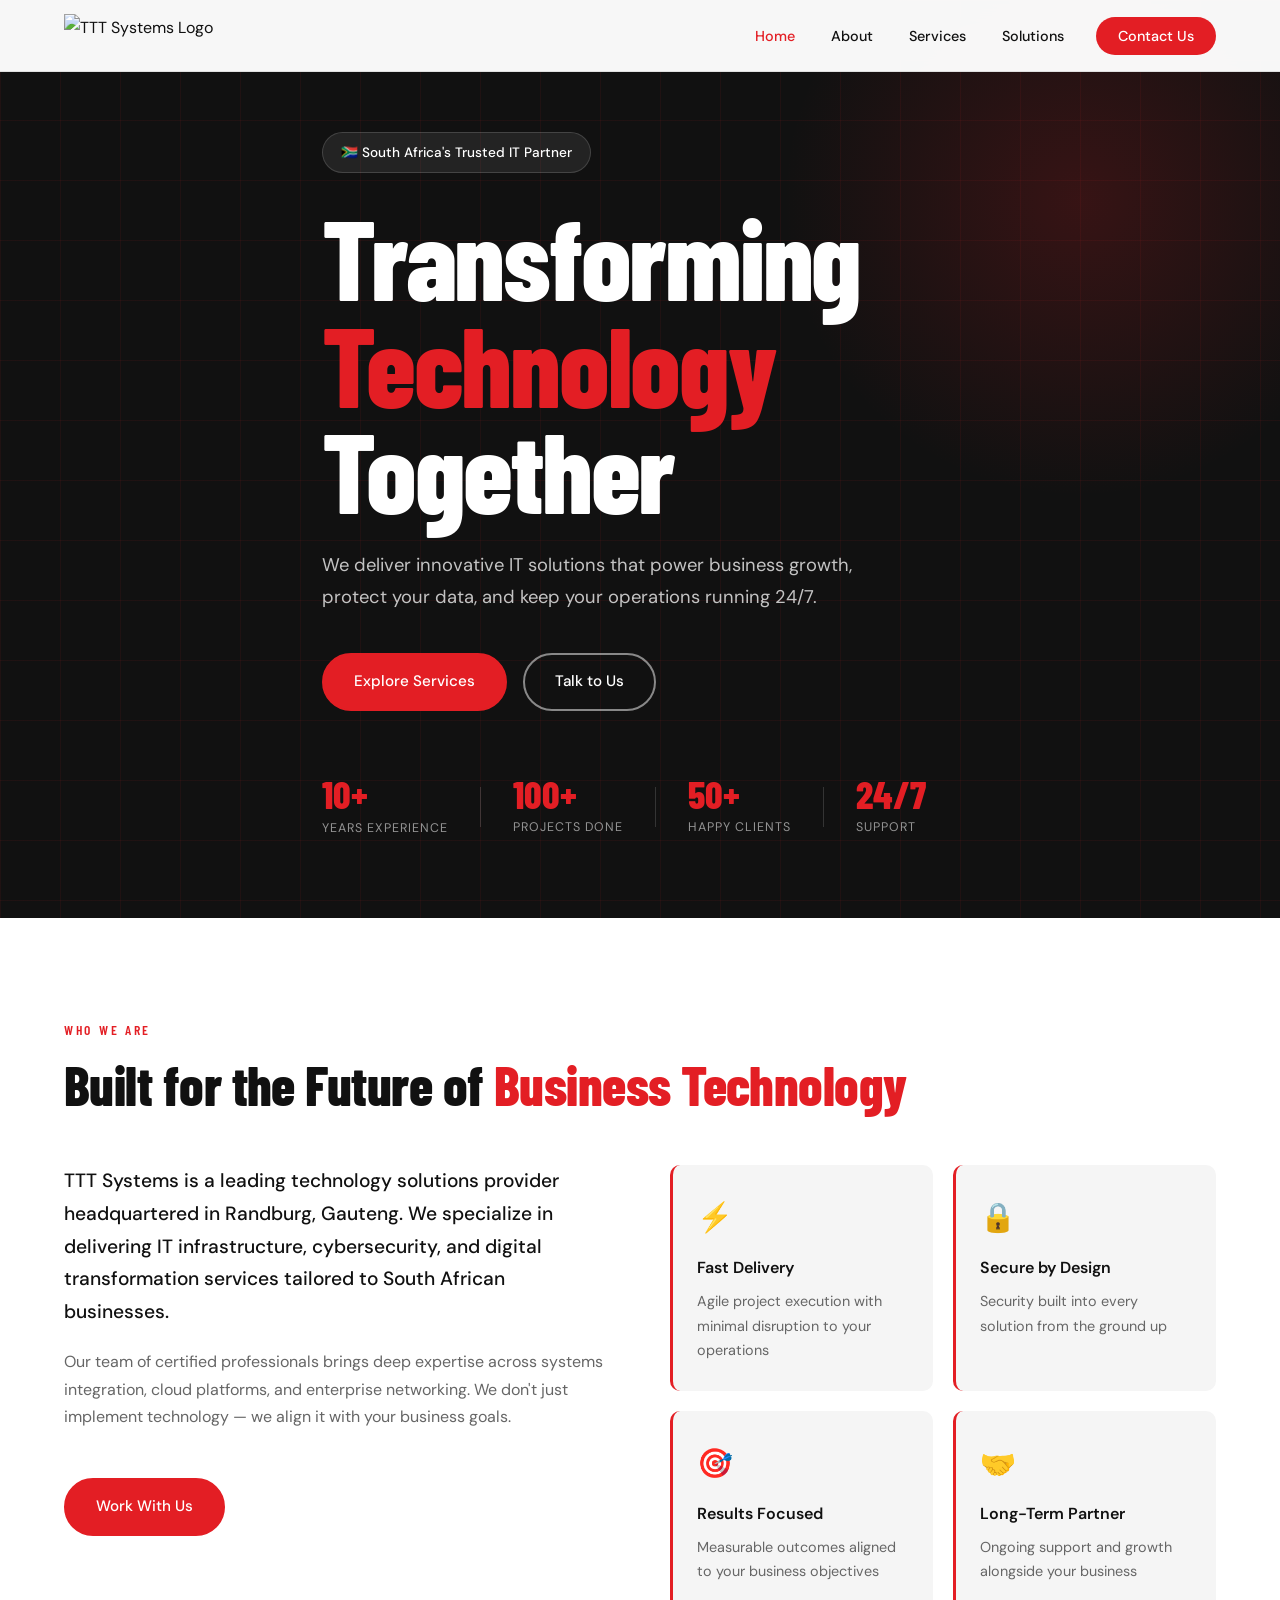
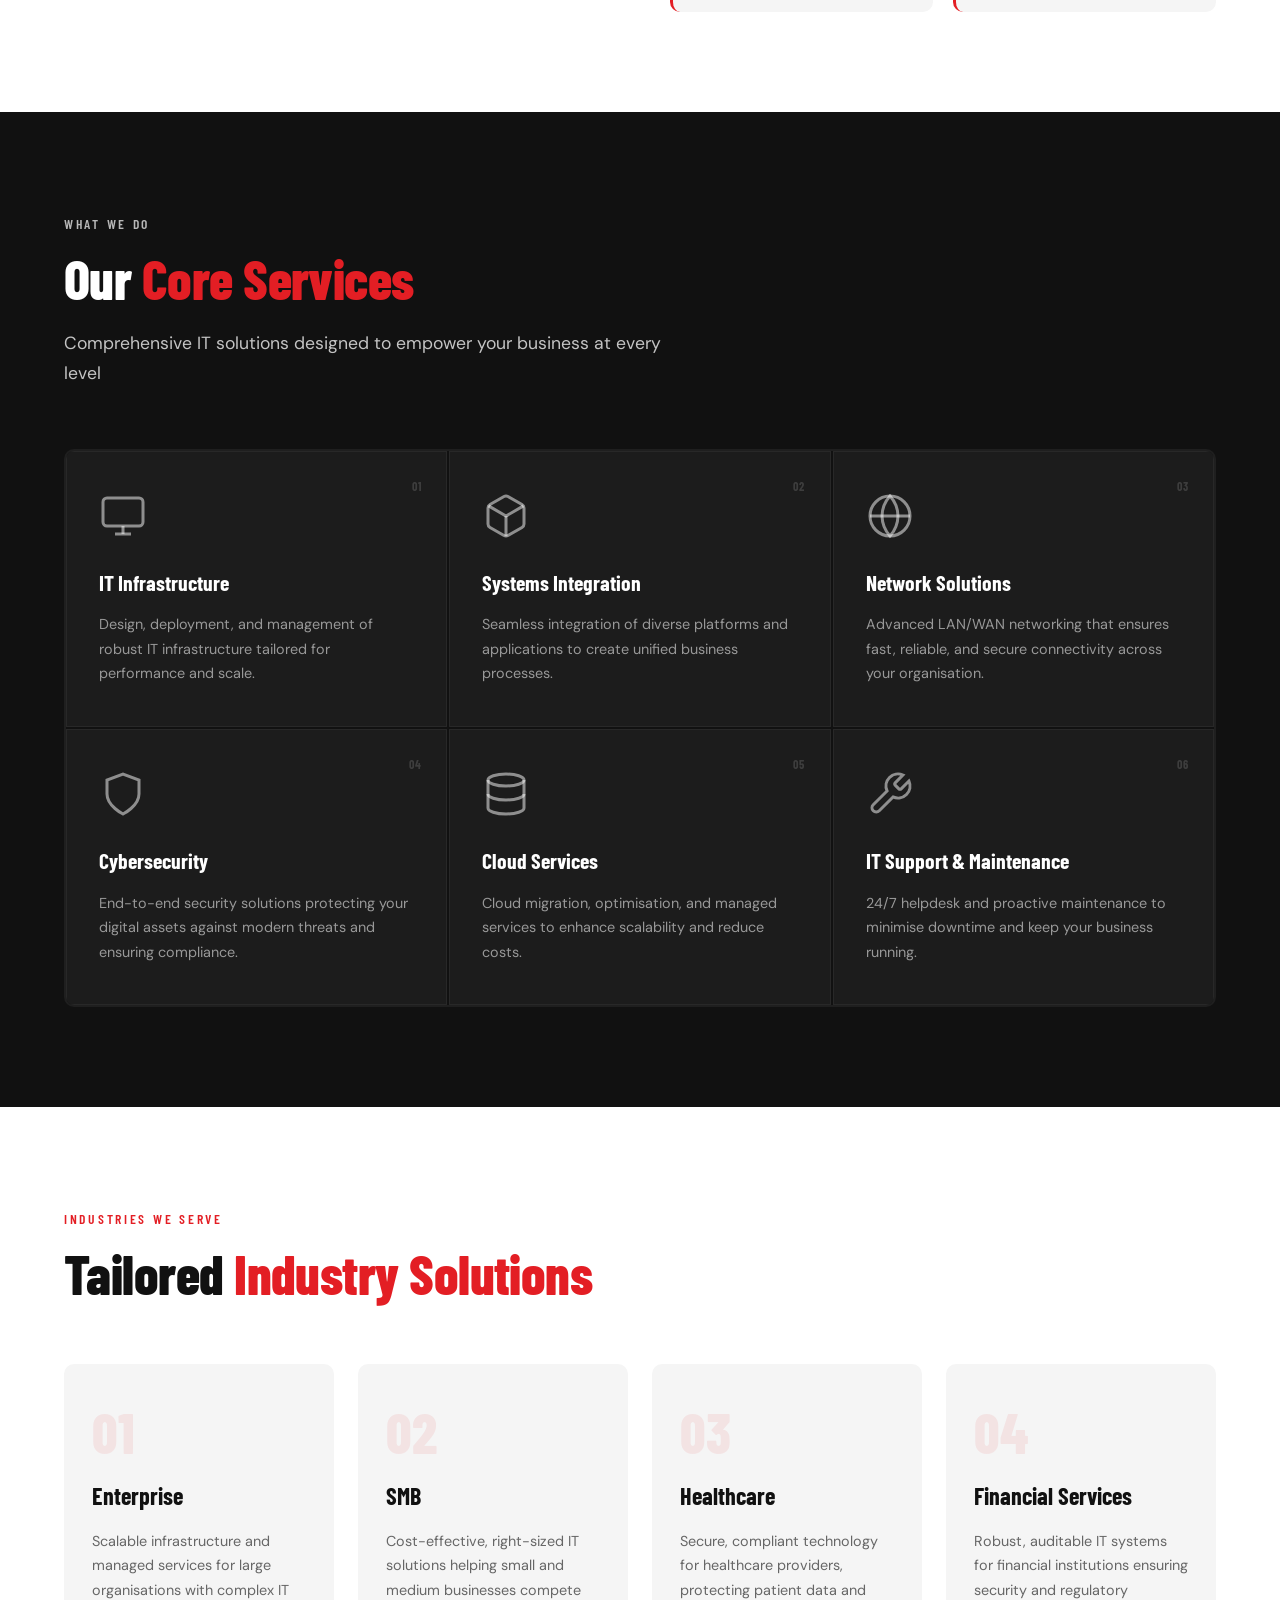
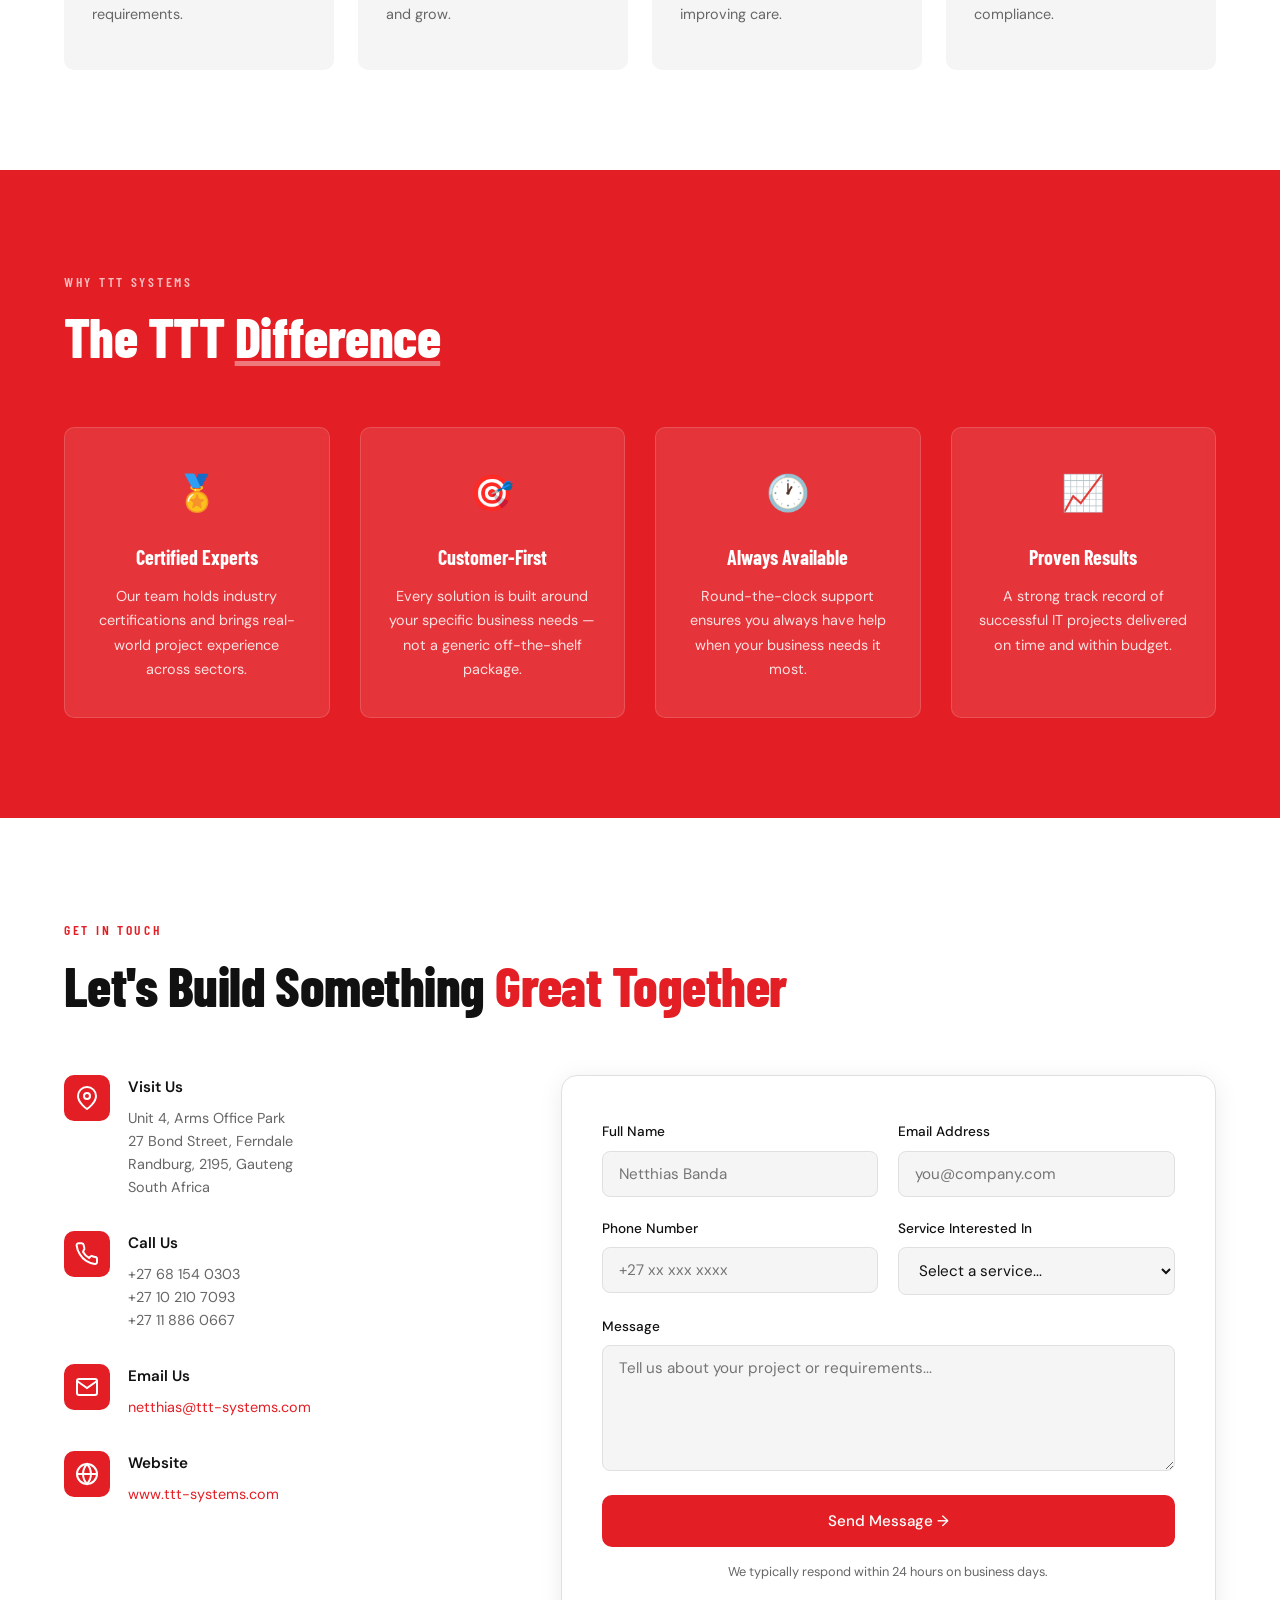
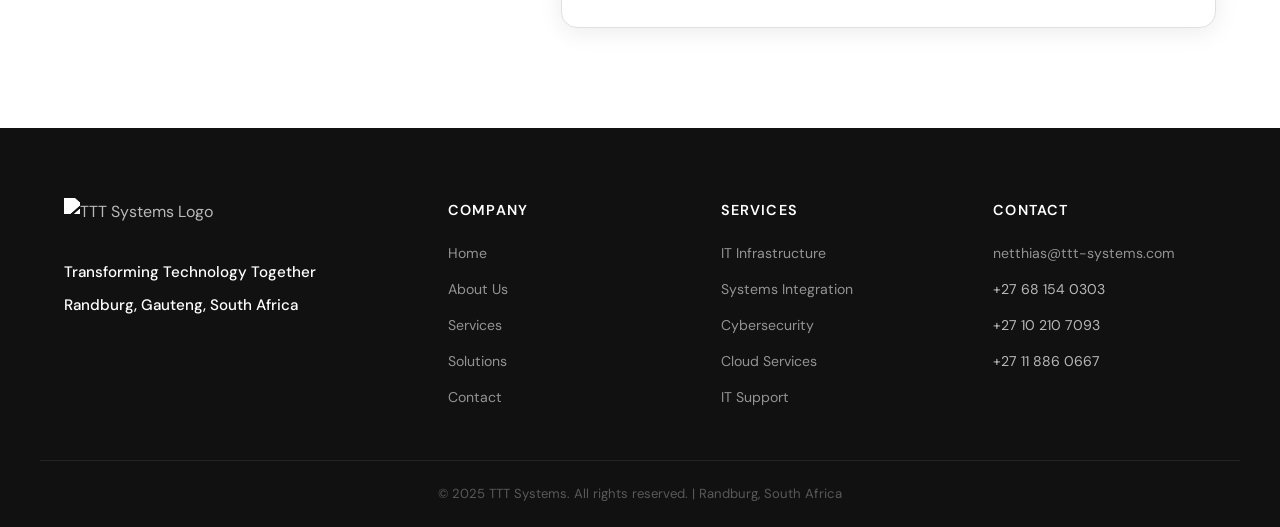
==== index.html @ 6f451e33 "Add TTT Systems website - HTML, CSS, JS" ====
<!DOCTYPE html>
<html lang="en">
<head>
    <meta charset="UTF-8">
    <meta name="viewport" content="width=device-width, initial-scale=1.0">
    <meta name="description" content="TTT Systems - Professional IT Solutions and Technology Services in South Africa">
    <title>TTT Systems | Transforming Technology Together</title>
    <link rel="stylesheet" href="styles.css">
    <link rel="preconnect" href="https://fonts.googleapis.com">
    <link rel="preconnect" href="https://fonts.gstatic.com" crossorigin>
    <link href="https://fonts.googleapis.com/css2?family=Barlow+Condensed:wght@400;600;700;800&family=DM+Sans:wght@300;400;500&display=swap" rel="stylesheet">
</head>
<body>

    <!-- ===== NAVBAR ===== -->
    <nav class="navbar" id="navbar">
        <div class="container nav-container">
            <a href="#home" class="nav-logo">
                <img src="ttt_logo1.jpeg" alt="TTT Systems Logo">
            </a>
            <ul class="nav-menu" id="navMenu">
                <li><a href="#home"      class="nav-link">Home</a></li>
                <li><a href="#about"     class="nav-link">About</a></li>
                <li><a href="#services"  class="nav-link">Services</a></li>
                <li><a href="#solutions" class="nav-link">Solutions</a></li>
                <li><a href="#contact"   class="nav-link nav-cta">Contact Us</a></li>
            </ul>
            <button class="hamburger" id="hamburger" aria-label="Toggle menu">
                <span></span><span></span><span></span>
            </button>
        </div>
    </nav>

    <!-- ===== HERO ===== -->
    <section id="home" class="hero">
        <div class="hero-bg-grid"></div>
        <div class="hero-accent-circle"></div>
        <div class="container hero-container">
            <div class="hero-badge">🇿🇦 South Africa's Trusted IT Partner</div>
            <h1 class="hero-title">
                Transforming<br>
                <span class="hero-title-accent">Technology</span><br>
                Together
            </h1>
            <p class="hero-sub">We deliver innovative IT solutions that power business growth, protect your data, and keep your operations running 24/7.</p>
            <div class="hero-actions">
                <a href="#services" class="btn btn-primary">Explore Services</a>
                <a href="#contact"  class="btn btn-outline">Talk to Us</a>
            </div>
            <div class="hero-stats">
                <div class="hero-stat"><span class="hero-stat-num">10+</span><span class="hero-stat-label">Years Experience</span></div>
                <div class="hero-stat-divider"></div>
                <div class="hero-stat"><span class="hero-stat-num">100+</span><span class="hero-stat-label">Projects Done</span></div>
                <div class="hero-stat-divider"></div>
                <div class="hero-stat"><span class="hero-stat-num">50+</span><span class="hero-stat-label">Happy Clients</span></div>
                <div class="hero-stat-divider"></div>
                <div class="hero-stat"><span class="hero-stat-num">24/7</span><span class="hero-stat-label">Support</span></div>
            </div>
        </div>
    </section>

    <!-- ===== ABOUT ===== -->
    <section id="about" class="about section">
        <div class="container">
            <div class="section-label">Who We Are</div>
            <h2 class="section-title">Built for the Future of <span class="text-red">Business Technology</span></h2>
            <div class="about-grid">
                <div class="about-text">
                    <p class="about-lead">TTT Systems is a leading technology solutions provider headquartered in Randburg, Gauteng. We specialize in delivering IT infrastructure, cybersecurity, and digital transformation services tailored to South African businesses.</p>
                    <p>Our team of certified professionals brings deep expertise across systems integration, cloud platforms, and enterprise networking. We don't just implement technology — we align it with your business goals.</p>
                    <a href="#contact" class="btn btn-primary" style="margin-top:2rem">Work With Us</a>
                </div>
                <div class="about-cards">
                    <div class="about-card">
                        <div class="about-card-icon">⚡</div>
                        <h4>Fast Delivery</h4>
                        <p>Agile project execution with minimal disruption to your operations</p>
                    </div>
                    <div class="about-card">
                        <div class="about-card-icon">🔒</div>
                        <h4>Secure by Design</h4>
                        <p>Security built into every solution from the ground up</p>
                    </div>
                    <div class="about-card">
                        <div class="about-card-icon">🎯</div>
                        <h4>Results Focused</h4>
                        <p>Measurable outcomes aligned to your business objectives</p>
                    </div>
                    <div class="about-card">
                        <div class="about-card-icon">🤝</div>
                        <h4>Long-Term Partner</h4>
                        <p>Ongoing support and growth alongside your business</p>
                    </div>
                </div>
            </div>
        </div>
    </section>

    <!-- ===== SERVICES ===== -->
    <section id="services" class="services section section-dark">
        <div class="container">
            <div class="section-label light">What We Do</div>
            <h2 class="section-title light">Our <span class="text-red">Core Services</span></h2>
            <p class="section-desc light">Comprehensive IT solutions designed to empower your business at every level</p>
            <div class="services-grid">

                <div class="service-card" data-index="01">
                    <div class="service-card-top">
                        <svg viewBox="0 0 24 24" fill="none" stroke="currentColor" stroke-width="1.5"><rect x="2" y="3" width="20" height="14" rx="2"/><line x1="8" y1="21" x2="16" y2="21"/><line x1="12" y1="17" x2="12" y2="21"/></svg>
                    </div>
                    <h3>IT Infrastructure</h3>
                    <p>Design, deployment, and management of robust IT infrastructure tailored for performance and scale.</p>
                </div>

                <div class="service-card" data-index="02">
                    <div class="service-card-top">
                        <svg viewBox="0 0 24 24" fill="none" stroke="currentColor" stroke-width="1.5"><path d="M21 16V8a2 2 0 0 0-1-1.73l-7-4a2 2 0 0 0-2 0l-7 4A2 2 0 0 0 3 8v8a2 2 0 0 0 1 1.73l7 4a2 2 0 0 0 2 0l7-4A2 2 0 0 0 21 16z"/><polyline points="3.27 6.96 12 12.01 20.73 6.96"/><line x1="12" y1="22.08" x2="12" y2="12"/></svg>
                    </div>
                    <h3>Systems Integration</h3>
                    <p>Seamless integration of diverse platforms and applications to create unified business processes.</p>
                </div>

                <div class="service-card" data-index="03">
                    <div class="service-card-top">
                        <svg viewBox="0 0 24 24" fill="none" stroke="currentColor" stroke-width="1.5"><circle cx="12" cy="12" r="10"/><line x1="2" y1="12" x2="22" y2="12"/><path d="M12 2a15.3 15.3 0 0 1 4 10 15.3 15.3 0 0 1-4 10 15.3 15.3 0 0 1-4-10 15.3 15.3 0 0 1 4-10z"/></svg>
                    </div>
                    <h3>Network Solutions</h3>
                    <p>Advanced LAN/WAN networking that ensures fast, reliable, and secure connectivity across your organisation.</p>
                </div>

                <div class="service-card" data-index="04">
                    <div class="service-card-top">
                        <svg viewBox="0 0 24 24" fill="none" stroke="currentColor" stroke-width="1.5"><path d="M12 22s8-4 8-10V5l-8-3-8 3v7c0 6 8 10 8 10z"/></svg>
                    </div>
                    <h3>Cybersecurity</h3>
                    <p>End-to-end security solutions protecting your digital assets against modern threats and ensuring compliance.</p>
                </div>

                <div class="service-card" data-index="05">
                    <div class="service-card-top">
                        <svg viewBox="0 0 24 24" fill="none" stroke="currentColor" stroke-width="1.5"><ellipse cx="12" cy="5" rx="9" ry="3"/><path d="M21 12c0 1.66-4 3-9 3s-9-1.34-9-3"/><path d="M3 5v14c0 1.66 4 3 9 3s9-1.34 9-3V5"/></svg>
                    </div>
                    <h3>Cloud Services</h3>
                    <p>Cloud migration, optimisation, and managed services to enhance scalability and reduce costs.</p>
                </div>

                <div class="service-card" data-index="06">
                    <div class="service-card-top">
                        <svg viewBox="0 0 24 24" fill="none" stroke="currentColor" stroke-width="1.5"><path d="M14.7 6.3a1 1 0 0 0 0 1.4l1.6 1.6a1 1 0 0 0 1.4 0l3.77-3.77a6 6 0 0 1-7.94 7.94l-6.91 6.91a2.12 2.12 0 0 1-3-3l6.91-6.91a6 6 0 0 1 7.94-7.94l-3.76 3.76z"/></svg>
                    </div>
                    <h3>IT Support & Maintenance</h3>
                    <p>24/7 helpdesk and proactive maintenance to minimise downtime and keep your business running.</p>
                </div>

            </div>
        </div>
    </section>

    <!-- ===== SOLUTIONS ===== -->
    <section id="solutions" class="solutions section">
        <div class="container">
            <div class="section-label">Industries We Serve</div>
            <h2 class="section-title">Tailored <span class="text-red">Industry Solutions</span></h2>
            <div class="solutions-grid">
                <div class="solution-card">
                    <div class="solution-num">01</div>
                    <h3>Enterprise</h3>
                    <p>Scalable infrastructure and managed services for large organisations with complex IT requirements.</p>
                </div>
                <div class="solution-card">
                    <div class="solution-num">02</div>
                    <h3>SMB</h3>
                    <p>Cost-effective, right-sized IT solutions helping small and medium businesses compete and grow.</p>
                </div>
                <div class="solution-card">
                    <div class="solution-num">03</div>
                    <h3>Healthcare</h3>
                    <p>Secure, compliant technology for healthcare providers, protecting patient data and improving care.</p>
                </div>
                <div class="solution-card">
                    <div class="solution-num">04</div>
                    <h3>Financial Services</h3>
                    <p>Robust, auditable IT systems for financial institutions ensuring security and regulatory compliance.</p>
                </div>
            </div>
        </div>
    </section>

    <!-- ===== WHY US ===== -->
    <section class="whyus section section-red">
        <div class="container">
            <div class="section-label light">Why TTT Systems</div>
            <h2 class="section-title light">The TTT <span style="text-decoration:underline;text-decoration-color:rgba(255,255,255,0.4)">Difference</span></h2>
            <div class="whyus-grid">
                <div class="whyus-item">
                    <div class="whyus-icon">🏅</div>
                    <h3>Certified Experts</h3>
                    <p>Our team holds industry certifications and brings real-world project experience across sectors.</p>
                </div>
                <div class="whyus-item">
                    <div class="whyus-icon">🎯</div>
                    <h3>Customer-First</h3>
                    <p>Every solution is built around your specific business needs — not a generic off-the-shelf package.</p>
                </div>
                <div class="whyus-item">
                    <div class="whyus-icon">🕐</div>
                    <h3>Always Available</h3>
                    <p>Round-the-clock support ensures you always have help when your business needs it most.</p>
                </div>
                <div class="whyus-item">
                    <div class="whyus-icon">📈</div>
                    <h3>Proven Results</h3>
                    <p>A strong track record of successful IT projects delivered on time and within budget.</p>
                </div>
            </div>
        </div>
    </section>

    <!-- ===== CONTACT ===== -->
    <section id="contact" class="contact section">
        <div class="container">
            <div class="section-label">Get In Touch</div>
            <h2 class="section-title">Let's Build Something <span class="text-red">Great Together</span></h2>
            <div class="contact-grid">

                <div class="contact-info">
                    <div class="contact-info-item">
                        <div class="contact-info-icon">
                            <svg viewBox="0 0 24 24" fill="none" stroke="currentColor" stroke-width="2"><path d="M21 10c0 7-9 13-9 13s-9-6-9-13a9 9 0 0 1 18 0z"/><circle cx="12" cy="10" r="3"/></svg>
                        </div>
                        <div>
                            <h4>Visit Us</h4>
                            <p>Unit 4, Arms Office Park<br>27 Bond Street, Ferndale<br>Randburg, 2195, Gauteng<br>South Africa</p>
                        </div>
                    </div>
                    <div class="contact-info-item">
                        <div class="contact-info-icon">
                            <svg viewBox="0 0 24 24" fill="none" stroke="currentColor" stroke-width="2"><path d="M22 16.92v3a2 2 0 0 1-2.18 2 19.79 19.79 0 0 1-8.63-3.07A19.5 19.5 0 0 1 4.69 12 19.79 19.79 0 0 1 1.62 3.38 2 2 0 0 1 3.6 1.22h3a2 2 0 0 1 2 1.72c.127.96.361 1.903.7 2.81a2 2 0 0 1-.45 2.11L8.09 9.91a16 16 0 0 0 6 6l1.27-1.27a2 2 0 0 1 2.11-.45c.907.339 1.85.573 2.81.7A2 2 0 0 1 22 16.92z"/></svg>
                        </div>
                        <div>
                            <h4>Call Us</h4>
                            <p>+27 68 154 0303<br>+27 10 210 7093<br>+27 11 886 0667</p>
                        </div>
                    </div>
                    <div class="contact-info-item">
                        <div class="contact-info-icon">
                            <svg viewBox="0 0 24 24" fill="none" stroke="currentColor" stroke-width="2"><path d="M4 4h16c1.1 0 2 .9 2 2v12c0 1.1-.9 2-2 2H4c-1.1 0-2-.9-2-2V6c0-1.1.9-2 2-2z"/><polyline points="22,6 12,13 2,6"/></svg>
                        </div>
                        <div>
                            <h4>Email Us</h4>
                            <p><a href="mailto:netthias@ttt-systems.com">netthias@ttt-systems.com</a></p>
                        </div>
                    </div>
                    <div class="contact-info-item">
                        <div class="contact-info-icon">
                            <svg viewBox="0 0 24 24" fill="none" stroke="currentColor" stroke-width="2"><circle cx="12" cy="12" r="10"/><line x1="2" y1="12" x2="22" y2="12"/><path d="M12 2a15.3 15.3 0 0 1 4 10 15.3 15.3 0 0 1-4 10 15.3 15.3 0 0 1-4-10 15.3 15.3 0 0 1 4-10z"/></svg>
                        </div>
                        <div>
                            <h4>Website</h4>
                            <p><a href="http://www.ttt-systems.com" target="_blank">www.ttt-systems.com</a></p>
                        </div>
                    </div>
                </div>

                <form class="contact-form" id="contactForm">
                    <div class="form-row">
                        <div class="form-group">
                            <label for="name">Full Name</label>
                            <input type="text" id="name" name="name" placeholder="Netthias Banda" required>
                        </div>
                        <div class="form-group">
                            <label for="email">Email Address</label>
                            <input type="email" id="email" name="email" placeholder="you@company.com" required>
                        </div>
                    </div>
                    <div class="form-row">
                        <div class="form-group">
                            <label for="phone">Phone Number</label>
                            <input type="tel" id="phone" name="phone" placeholder="+27 xx xxx xxxx">
                        </div>
                        <div class="form-group">
                            <label for="service">Service Interested In</label>
                            <select id="service" name="service">
                                <option value="">Select a service...</option>
                                <option>IT Infrastructure</option>
                                <option>Systems Integration</option>
                                <option>Network Solutions</option>
                                <option>Cybersecurity</option>
                                <option>Cloud Services</option>
                                <option>IT Support & Maintenance</option>
                            </select>
                        </div>
                    </div>
                    <div class="form-group full">
                        <label for="message">Message</label>
                        <textarea id="message" name="message" rows="5" placeholder="Tell us about your project or requirements..." required></textarea>
                    </div>
                    <button type="submit" class="btn btn-primary btn-full">Send Message →</button>
                    <p class="form-note">We typically respond within 24 hours on business days.</p>
                </form>

            </div>
        </div>
    </section>

    <!-- ===== FOOTER ===== -->
    <footer class="footer">
        <div class="container footer-container">
            <div class="footer-brand">
                <img src="ttt_logo1.jpeg" alt="TTT Systems Logo" class="footer-logo">
                <p>Transforming Technology Together</p>
                <p class="footer-address">Randburg, Gauteng, South Africa</p>
            </div>
            <div class="footer-col">
                <h4>Company</h4>
                <ul>
                    <li><a href="#home">Home</a></li>
                    <li><a href="#about">About Us</a></li>
                    <li><a href="#services">Services</a></li>
                    <li><a href="#solutions">Solutions</a></li>
                    <li><a href="#contact">Contact</a></li>
                </ul>
            </div>
            <div class="footer-col">
                <h4>Services</h4>
                <ul>
                    <li><a href="#services">IT Infrastructure</a></li>
                    <li><a href="#services">Systems Integration</a></li>
                    <li><a href="#services">Cybersecurity</a></li>
                    <li><a href="#services">Cloud Services</a></li>
                    <li><a href="#services">IT Support</a></li>
                </ul>
            </div>
            <div class="footer-col">
                <h4>Contact</h4>
                <ul>
                    <li><a href="mailto:netthias@ttt-systems.com">netthias@ttt-systems.com</a></li>
                    <li>+27 68 154 0303</li>
                    <li>+27 10 210 7093</li>
                    <li>+27 11 886 0667</li>
                </ul>
            </div>
        </div>
        <div class="footer-bottom">
            <p>&copy; 2025 TTT Systems. All rights reserved. | Randburg, South Africa</p>
        </div>
    </footer>

    <script src="script.js"></script>
</body>
</html>
---- styles.css ----
/* ============================================
   TTT SYSTEMS — styles.css
   Brand: Red #E31E24 | Black #111 | White #fff
   ============================================ */

/* ---------- RESET & BASE ---------- */
*, *::before, *::after { margin: 0; padding: 0; box-sizing: border-box; }

:root {
    --red:        #E31E24;
    --red-dark:   #B71519;
    --black:      #111111;
    --black-soft: #1c1c1c;
    --white:      #ffffff;
    --grey-light: #f5f5f5;
    --grey-mid:   #e0e0e0;
    --grey-text:  #666666;
    --font-head:  'Barlow Condensed', sans-serif;
    --font-body:  'DM Sans', sans-serif;
    --max-w:      1200px;
    --nav-h:      72px;
    --radius:     10px;
    --transition: 0.3s ease;
    --shadow:     0 4px 24px rgba(0,0,0,0.08);
    --shadow-lg:  0 12px 40px rgba(0,0,0,0.14);
}

html { scroll-behavior: smooth; font-size: 16px; }

body {
    font-family: var(--font-body);
    color: var(--black);
    background: var(--white);
    line-height: 1.7;
    overflow-x: hidden;
}

img { max-width: 100%; display: block; }
a   { text-decoration: none; color: inherit; transition: color var(--transition); }
ul  { list-style: none; }

.container {
    max-width: var(--max-w);
    margin: 0 auto;
    padding: 0 24px;
}

/* ---------- SECTION BASE ---------- */
.section { padding: 100px 0; }
.section-dark { background: var(--black); }
.section-red  { background: var(--red);   color: var(--white); }

.section-label {
    font-family: var(--font-head);
    font-size: 0.85rem;
    font-weight: 600;
    letter-spacing: 0.2em;
    text-transform: uppercase;
    color: var(--red);
    margin-bottom: 14px;
}
.section-label.light { color: rgba(255,255,255,0.7); }

.section-title {
    font-family: var(--font-head);
    font-size: clamp(2.2rem, 5vw, 3.4rem);
    font-weight: 800;
    line-height: 1.1;
    margin-bottom: 20px;
    letter-spacing: -0.01em;
}
.section-title.light { color: var(--white); }

.section-desc {
    font-size: 1.1rem;
    color: var(--grey-text);
    max-width: 600px;
    margin-bottom: 60px;
}
.section-desc.light { color: rgba(255,255,255,0.75); }

.text-red { color: var(--red); }

/* ---------- BUTTONS ---------- */
.btn {
    display: inline-flex;
    align-items: center;
    gap: 8px;
    padding: 14px 30px;
    font-family: var(--font-body);
    font-size: 0.95rem;
    font-weight: 500;
    border-radius: 50px;
    border: 2px solid transparent;
    cursor: pointer;
    transition: all var(--transition);
    white-space: nowrap;
}

.btn-primary {
    background: var(--red);
    color: var(--white);
    border-color: var(--red);
}
.btn-primary:hover {
    background: var(--red-dark);
    border-color: var(--red-dark);
    transform: translateY(-2px);
    box-shadow: 0 8px 24px rgba(227,30,36,0.35);
}

.btn-outline {
    background: transparent;
    color: var(--white);
    border-color: rgba(255,255,255,0.5);
}
.btn-outline:hover {
    background: rgba(255,255,255,0.12);
    border-color: var(--white);
}

.btn-full { width: 100%; justify-content: center; border-radius: var(--radius); }

/* ---------- NAVBAR ---------- */
.navbar {
    position: fixed;
    top: 0; left: 0; right: 0;
    height: var(--nav-h);
    background: rgba(255,255,255,0.97);
    backdrop-filter: blur(12px);
    border-bottom: 1px solid var(--grey-mid);
    z-index: 1000;
    transition: box-shadow var(--transition);
}
.navbar.scrolled { box-shadow: var(--shadow); }

.nav-container {
    display: flex;
    align-items: center;
    justify-content: space-between;
    height: 100%;
}

.nav-logo img { height: 44px; width: auto; }

.nav-menu {
    display: flex;
    align-items: center;
    gap: 8px;
}

.nav-link {
    font-size: 0.9rem;
    font-weight: 500;
    color: var(--black);
    padding: 8px 14px;
    border-radius: 6px;
    transition: all var(--transition);
}
.nav-link:hover { color: var(--red); background: rgba(227,30,36,0.06); }
.nav-link.active { color: var(--red); }

.nav-cta {
    background: var(--red);
    color: var(--white) !important;
    padding: 10px 22px;
    border-radius: 50px;
    margin-left: 10px;
}
.nav-cta:hover { background: var(--red-dark) !important; color: var(--white); }

.hamburger {
    display: none;
    flex-direction: column;
    gap: 5px;
    background: none;
    border: none;
    cursor: pointer;
    padding: 6px;
}
.hamburger span {
    width: 24px; height: 2px;
    background: var(--black);
    border-radius: 2px;
    transition: all var(--transition);
    display: block;
}

/* ---------- HERO ---------- */
.hero {
    min-height: 100vh;
    background: var(--black);
    color: var(--white);
    display: flex;
    align-items: center;
    padding-top: var(--nav-h);
    position: relative;
    overflow: hidden;
}

.hero-bg-grid {
    position: absolute;
    inset: 0;
    background-image:
        linear-gradient(rgba(227,30,36,0.07) 1px, transparent 1px),
        linear-gradient(90deg, rgba(227,30,36,0.07) 1px, transparent 1px);
    background-size: 60px 60px;
}

.hero-accent-circle {
    position: absolute;
    width: 600px; height: 600px;
    background: radial-gradient(circle, rgba(227,30,36,0.18) 0%, transparent 70%);
    top: -100px; right: -100px;
    border-radius: 50%;
    pointer-events: none;
}

.hero-container {
    position: relative;
    z-index: 2;
    padding-top: 60px;
    padding-bottom: 80px;
}

.hero-badge {
    display: inline-flex;
    align-items: center;
    gap: 8px;
    background: rgba(255,255,255,0.08);
    border: 1px solid rgba(255,255,255,0.15);
    padding: 8px 18px;
    border-radius: 50px;
    font-size: 0.85rem;
    font-weight: 500;
    margin-bottom: 30px;
    animation: fadeInUp 0.8s ease both;
}

.hero-title {
    font-family: var(--font-head);
    font-size: clamp(3.5rem, 10vw, 7rem);
    font-weight: 800;
    line-height: 0.95;
    letter-spacing: -0.02em;
    margin-bottom: 28px;
    animation: fadeInUp 0.9s ease 0.1s both;
}
.hero-title-accent { color: var(--red); }

.hero-sub {
    font-size: 1.15rem;
    color: rgba(255,255,255,0.75);
    max-width: 560px;
    margin-bottom: 40px;
    line-height: 1.7;
    animation: fadeInUp 1s ease 0.2s both;
}

.hero-actions {
    display: flex;
    gap: 16px;
    flex-wrap: wrap;
    margin-bottom: 64px;
    animation: fadeInUp 1s ease 0.3s both;
}

.hero-stats {
    display: flex;
    align-items: center;
    gap: 0;
    flex-wrap: wrap;
    animation: fadeInUp 1s ease 0.4s both;
}

.hero-stat {
    display: flex;
    flex-direction: column;
    padding: 0 32px 0 0;
}
.hero-stat:first-child { padding-left: 0; }

.hero-stat-num {
    font-family: var(--font-head);
    font-size: 2.4rem;
    font-weight: 800;
    color: var(--red);
    line-height: 1;
}
.hero-stat-label {
    font-size: 0.78rem;
    color: rgba(255,255,255,0.55);
    text-transform: uppercase;
    letter-spacing: 0.08em;
    margin-top: 4px;
}

.hero-stat-divider {
    width: 1px;
    height: 40px;
    background: rgba(255,255,255,0.15);
    margin-right: 32px;
    flex-shrink: 0;
}

/* ---------- ABOUT ---------- */
.about-grid {
    display: grid;
    grid-template-columns: 1fr 1fr;
    gap: 60px;
    align-items: start;
    margin-top: 50px;
}

.about-text .about-lead {
    font-size: 1.2rem;
    font-weight: 500;
    color: var(--black);
    margin-bottom: 20px;
    line-height: 1.7;
}
.about-text p {
    color: var(--grey-text);
    margin-bottom: 16px;
    font-size: 1rem;
}

.about-cards {
    display: grid;
    grid-template-columns: 1fr 1fr;
    gap: 20px;
}

.about-card {
    background: var(--grey-light);
    border-radius: var(--radius);
    padding: 28px 24px;
    border-left: 3px solid var(--red);
    transition: transform var(--transition), box-shadow var(--transition);
}
.about-card:hover {
    transform: translateY(-4px);
    box-shadow: var(--shadow);
}
.about-card-icon { font-size: 1.8rem; margin-bottom: 12px; }
.about-card h4 { font-weight: 600; font-size: 1rem; margin-bottom: 8px; }
.about-card p  { font-size: 0.9rem; color: var(--grey-text); }

/* ---------- SERVICES ---------- */
.services-grid {
    display: grid;
    grid-template-columns: repeat(3, 1fr);
    gap: 2px;
    margin-top: 60px;
    border: 2px solid rgba(255,255,255,0.06);
    border-radius: var(--radius);
    overflow: hidden;
}

.service-card {
    background: var(--black-soft);
    padding: 40px 32px;
    position: relative;
    transition: background var(--transition);
    border: 1px solid rgba(255,255,255,0.05);
}
.service-card::before {
    content: attr(data-index);
    position: absolute;
    top: 24px; right: 24px;
    font-family: var(--font-head);
    font-size: 0.75rem;
    font-weight: 700;
    color: rgba(255,255,255,0.15);
    letter-spacing: 0.1em;
}
.service-card:hover { background: #242424; }
.service-card:hover .service-card-top svg { stroke: var(--red); }

.service-card-top {
    width: 48px; height: 48px;
    margin-bottom: 24px;
    color: rgba(255,255,255,0.5);
    transition: color var(--transition);
}
.service-card-top svg { width: 100%; height: 100%; }

.service-card h3 {
    font-family: var(--font-head);
    font-size: 1.35rem;
    font-weight: 700;
    color: var(--white);
    margin-bottom: 12px;
}
.service-card p {
    font-size: 0.9rem;
    color: rgba(255,255,255,0.55);
    line-height: 1.7;
}

/* ---------- SOLUTIONS ---------- */
.solutions-grid {
    display: grid;
    grid-template-columns: repeat(4, 1fr);
    gap: 24px;
    margin-top: 60px;
}

.solution-card {
    background: var(--grey-light);
    border-radius: var(--radius);
    padding: 40px 28px;
    position: relative;
    overflow: hidden;
    transition: all var(--transition);
    border-bottom: 3px solid transparent;
}
.solution-card:hover {
    border-bottom-color: var(--red);
    transform: translateY(-6px);
    box-shadow: var(--shadow-lg);
}
.solution-card:hover .solution-num { opacity: 0.15; }

.solution-num {
    font-family: var(--font-head);
    font-size: 3.5rem;
    font-weight: 800;
    color: var(--red);
    opacity: 0.08;
    line-height: 1;
    margin-bottom: 16px;
    transition: opacity var(--transition);
}
.solution-card h3 {
    font-family: var(--font-head);
    font-size: 1.5rem;
    font-weight: 700;
    margin-bottom: 12px;
}
.solution-card p { font-size: 0.9rem; color: var(--grey-text); line-height: 1.7; }

/* ---------- WHY US ---------- */
.whyus-grid {
    display: grid;
    grid-template-columns: repeat(4, 1fr);
    gap: 30px;
    margin-top: 60px;
}

.whyus-item {
    background: rgba(255,255,255,0.1);
    border: 1px solid rgba(255,255,255,0.15);
    border-radius: var(--radius);
    padding: 36px 26px;
    text-align: center;
    transition: background var(--transition);
    backdrop-filter: blur(4px);
}
.whyus-item:hover { background: rgba(255,255,255,0.16); }

.whyus-icon { font-size: 2.2rem; margin-bottom: 16px; }
.whyus-item h3 {
    font-family: var(--font-head);
    font-size: 1.25rem;
    font-weight: 700;
    margin-bottom: 10px;
}
.whyus-item p { font-size: 0.9rem; opacity: 0.85; line-height: 1.7; }

/* ---------- CONTACT ---------- */
.contact-grid {
    display: grid;
    grid-template-columns: 1fr 1.5fr;
    gap: 60px;
    margin-top: 60px;
    align-items: start;
}

.contact-info { display: flex; flex-direction: column; gap: 32px; }

.contact-info-item { display: flex; gap: 18px; align-items: flex-start; }

.contact-info-icon {
    width: 46px; height: 46px;
    background: var(--red);
    color: var(--white);
    border-radius: 10px;
    padding: 11px;
    flex-shrink: 0;
}
.contact-info-icon svg { width: 100%; height: 100%; }

.contact-info-item h4 {
    font-weight: 600;
    font-size: 0.95rem;
    margin-bottom: 6px;
    color: var(--black);
}
.contact-info-item p {
    font-size: 0.9rem;
    color: var(--grey-text);
    line-height: 1.6;
}
.contact-info-item a { color: var(--red); }
.contact-info-item a:hover { text-decoration: underline; }

/* Form */
.contact-form {
    background: var(--white);
    border: 1px solid var(--grey-mid);
    border-radius: 16px;
    padding: 44px 40px;
    box-shadow: var(--shadow);
}

.form-row {
    display: grid;
    grid-template-columns: 1fr 1fr;
    gap: 20px;
    margin-bottom: 20px;
}

.form-group { display: flex; flex-direction: column; gap: 7px; }
.form-group.full { margin-bottom: 24px; }

.form-group label {
    font-size: 0.85rem;
    font-weight: 500;
    color: var(--black);
}

.contact-form input,
.contact-form select,
.contact-form textarea {
    padding: 12px 16px;
    font-family: var(--font-body);
    font-size: 0.95rem;
    border: 1.5px solid var(--grey-mid);
    border-radius: 8px;
    background: var(--grey-light);
    color: var(--black);
    transition: border-color var(--transition), box-shadow var(--transition);
    width: 100%;
}
.contact-form input:focus,
.contact-form select:focus,
.contact-form textarea:focus {
    outline: none;
    border-color: var(--red);
    background: var(--white);
    box-shadow: 0 0 0 3px rgba(227,30,36,0.1);
}
.contact-form textarea { resize: vertical; min-height: 120px; }

.form-note {
    text-align: center;
    font-size: 0.8rem;
    color: var(--grey-text);
    margin-top: 14px;
}

/* ---------- FOOTER ---------- */
.footer {
    background: var(--black);
    color: rgba(255,255,255,0.7);
    padding: 70px 0 0;
}

.footer-container {
    display: grid;
    grid-template-columns: 1.5fr 1fr 1fr 1fr;
    gap: 50px;
    padding-bottom: 50px;
    border-bottom: 1px solid rgba(255,255,255,0.08);
}

.footer-brand .footer-logo {
    height: 46px; width: auto;
    margin-bottom: 16px;
    filter: brightness(0) invert(1);
}
.footer-brand p {
    font-size: 0.95rem;
    font-weight: 500;
    color: var(--white);
    margin-bottom: 8px;
}
.footer-address { font-size: 0.85rem; color: rgba(255,255,255,0.45); }

.footer-col h4 {
    font-weight: 600;
    font-size: 0.9rem;
    color: var(--white);
    text-transform: uppercase;
    letter-spacing: 0.08em;
    margin-bottom: 20px;
}
.footer-col ul { display: flex; flex-direction: column; gap: 12px; }
.footer-col a {
    font-size: 0.88rem;
    color: rgba(255,255,255,0.55);
    transition: color var(--transition);
}
.footer-col a:hover { color: var(--red); }
.footer-col li { font-size: 0.88rem; }

.footer-bottom {
    text-align: center;
    padding: 22px 24px;
    font-size: 0.82rem;
    color: rgba(255,255,255,0.3);
}

/* ---------- ANIMATIONS ---------- */
@keyframes fadeInUp {
    from { opacity: 0; transform: translateY(24px); }
    to   { opacity: 1; transform: translateY(0);    }
}

.reveal {
    opacity: 0;
    transform: translateY(28px);
    transition: opacity 0.65s ease, transform 0.65s ease;
}
.reveal.visible { opacity: 1; transform: translateY(0); }

/* ---------- RESPONSIVE ---------- */
@media (max-width: 1024px) {
    .services-grid   { grid-template-columns: repeat(2, 1fr); }
    .solutions-grid  { grid-template-columns: repeat(2, 1fr); }
    .whyus-grid      { grid-template-columns: repeat(2, 1fr); }
    .about-grid      { grid-template-columns: 1fr; }
    .footer-container{ grid-template-columns: 1fr 1fr; gap: 40px; }
}

@media (max-width: 768px) {
    .section { padding: 70px 0; }

    .nav-menu {
        display: none;
        position: fixed;
        top: var(--nav-h); left: 0; right: 0;
        background: var(--white);
        flex-direction: column;
        padding: 24px 20px;
        box-shadow: var(--shadow-lg);
        gap: 4px;
    }
    .nav-menu.open { display: flex; }

    .hamburger { display: flex; }

    .hamburger.open span:nth-child(1) { transform: rotate(45deg) translate(5px, 5px); }
    .hamburger.open span:nth-child(2) { opacity: 0; }
    .hamburger.open span:nth-child(3) { transform: rotate(-45deg) translate(5px, -5px); }

    .hero-title { line-height: 1; }
    .hero-stats { gap: 0; flex-wrap: wrap; row-gap: 24px; }
    .hero-stat  { padding: 0 24px 0 0; min-width: 100px; }
    .hero-stat-divider { display: none; }

    .services-grid  { grid-template-columns: 1fr; }
    .solutions-grid { grid-template-columns: 1fr; }
    .whyus-grid     { grid-template-columns: 1fr; }
    .about-cards    { grid-template-columns: 1fr; }

    .contact-grid { grid-template-columns: 1fr; }
    .contact-form { padding: 30px 22px; }
    .form-row     { grid-template-columns: 1fr; }

    .footer-container { grid-template-columns: 1fr; gap: 36px; }

    .hero-actions { flex-direction: column; align-items: flex-start; }
    .hero-actions .btn { width: 100%; max-width: 300px; justify-content: center; }
}

@media (max-width: 480px) {
    .hero-title { font-size: 3rem; }
    .section-title { font-size: 2rem; }
}
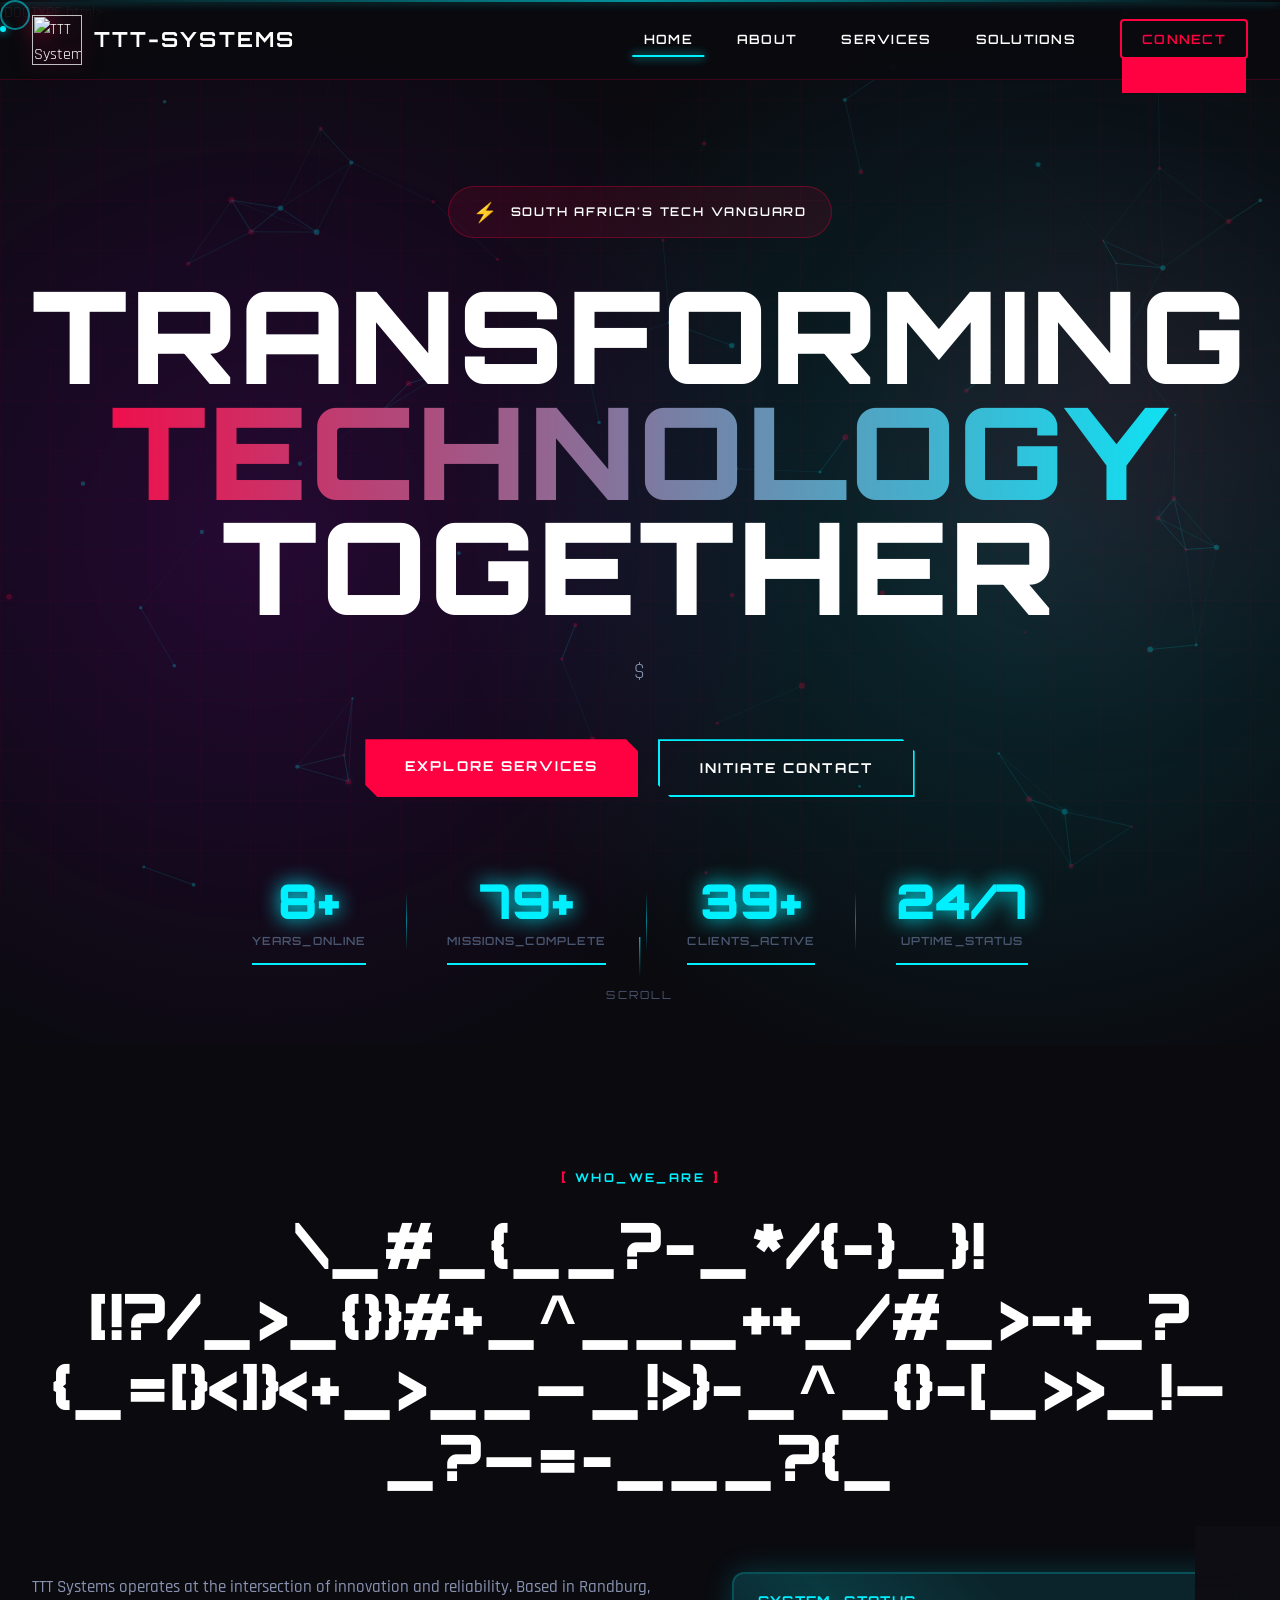
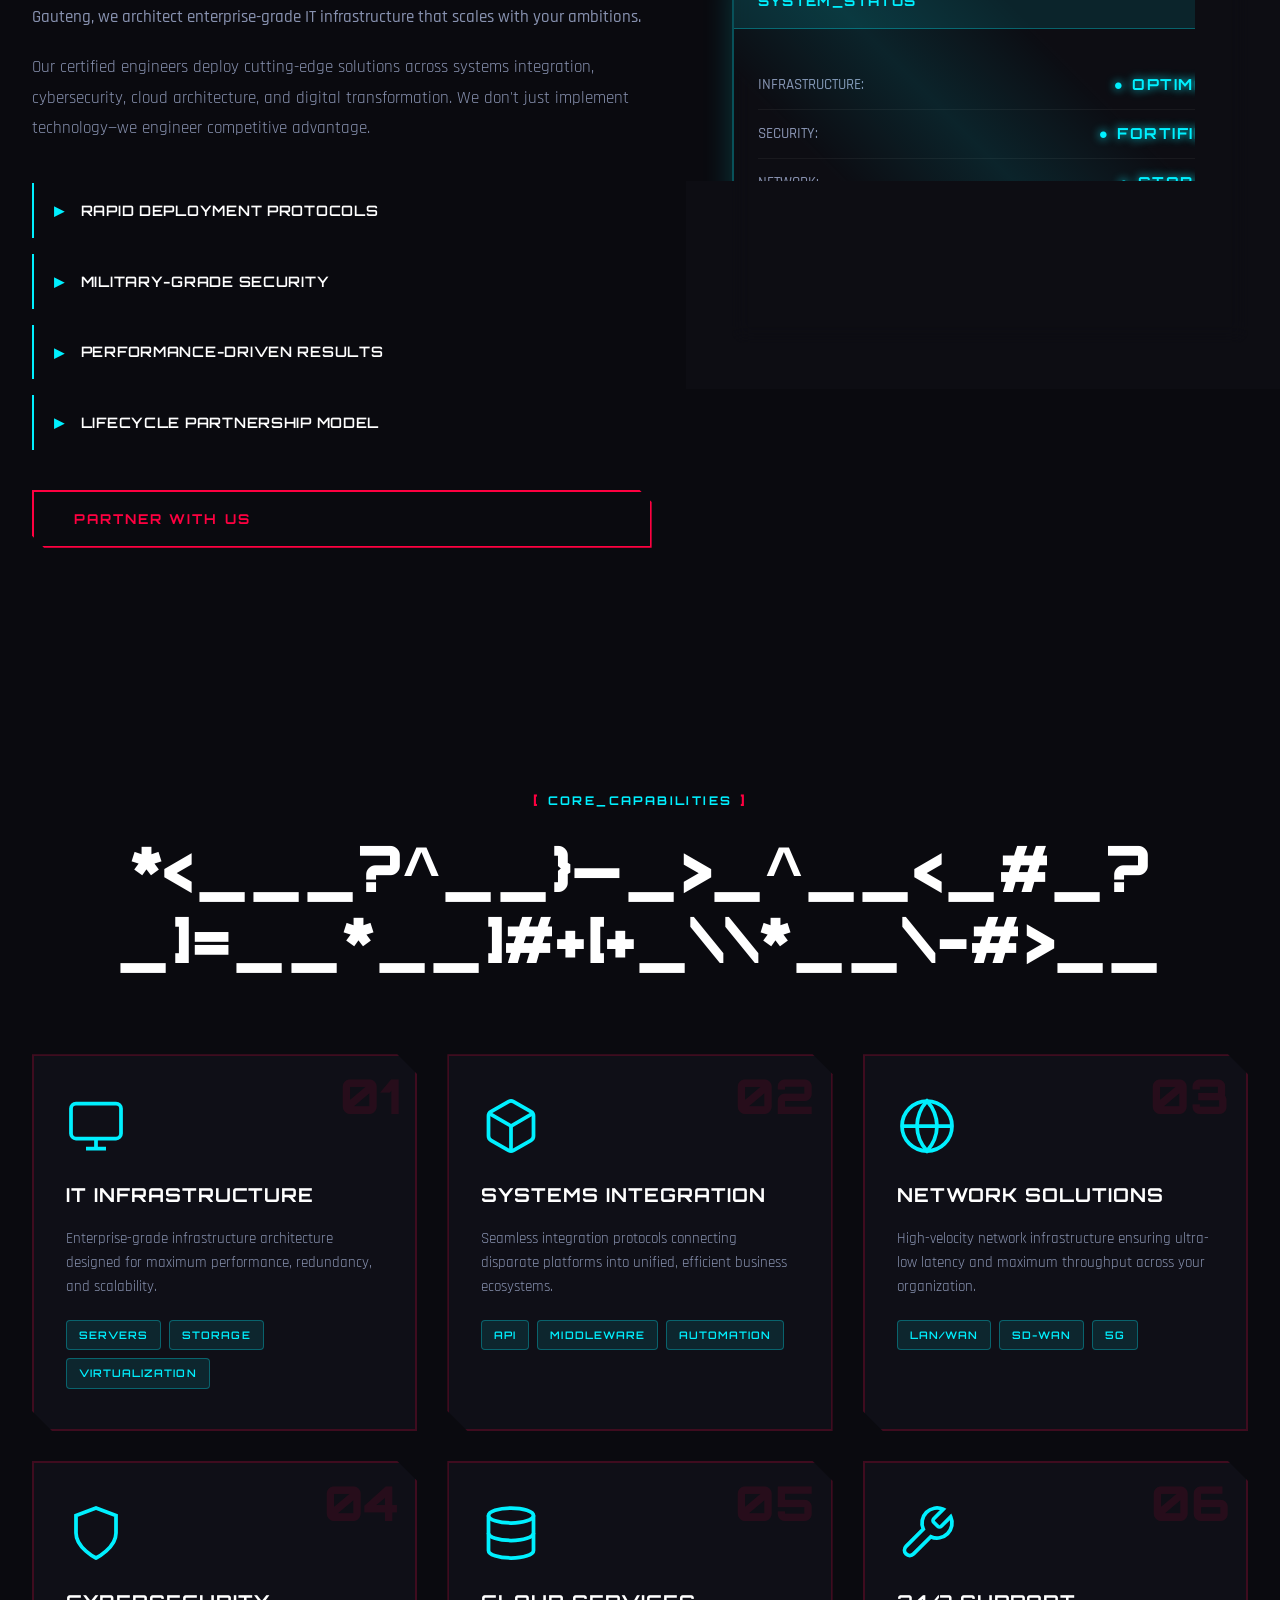
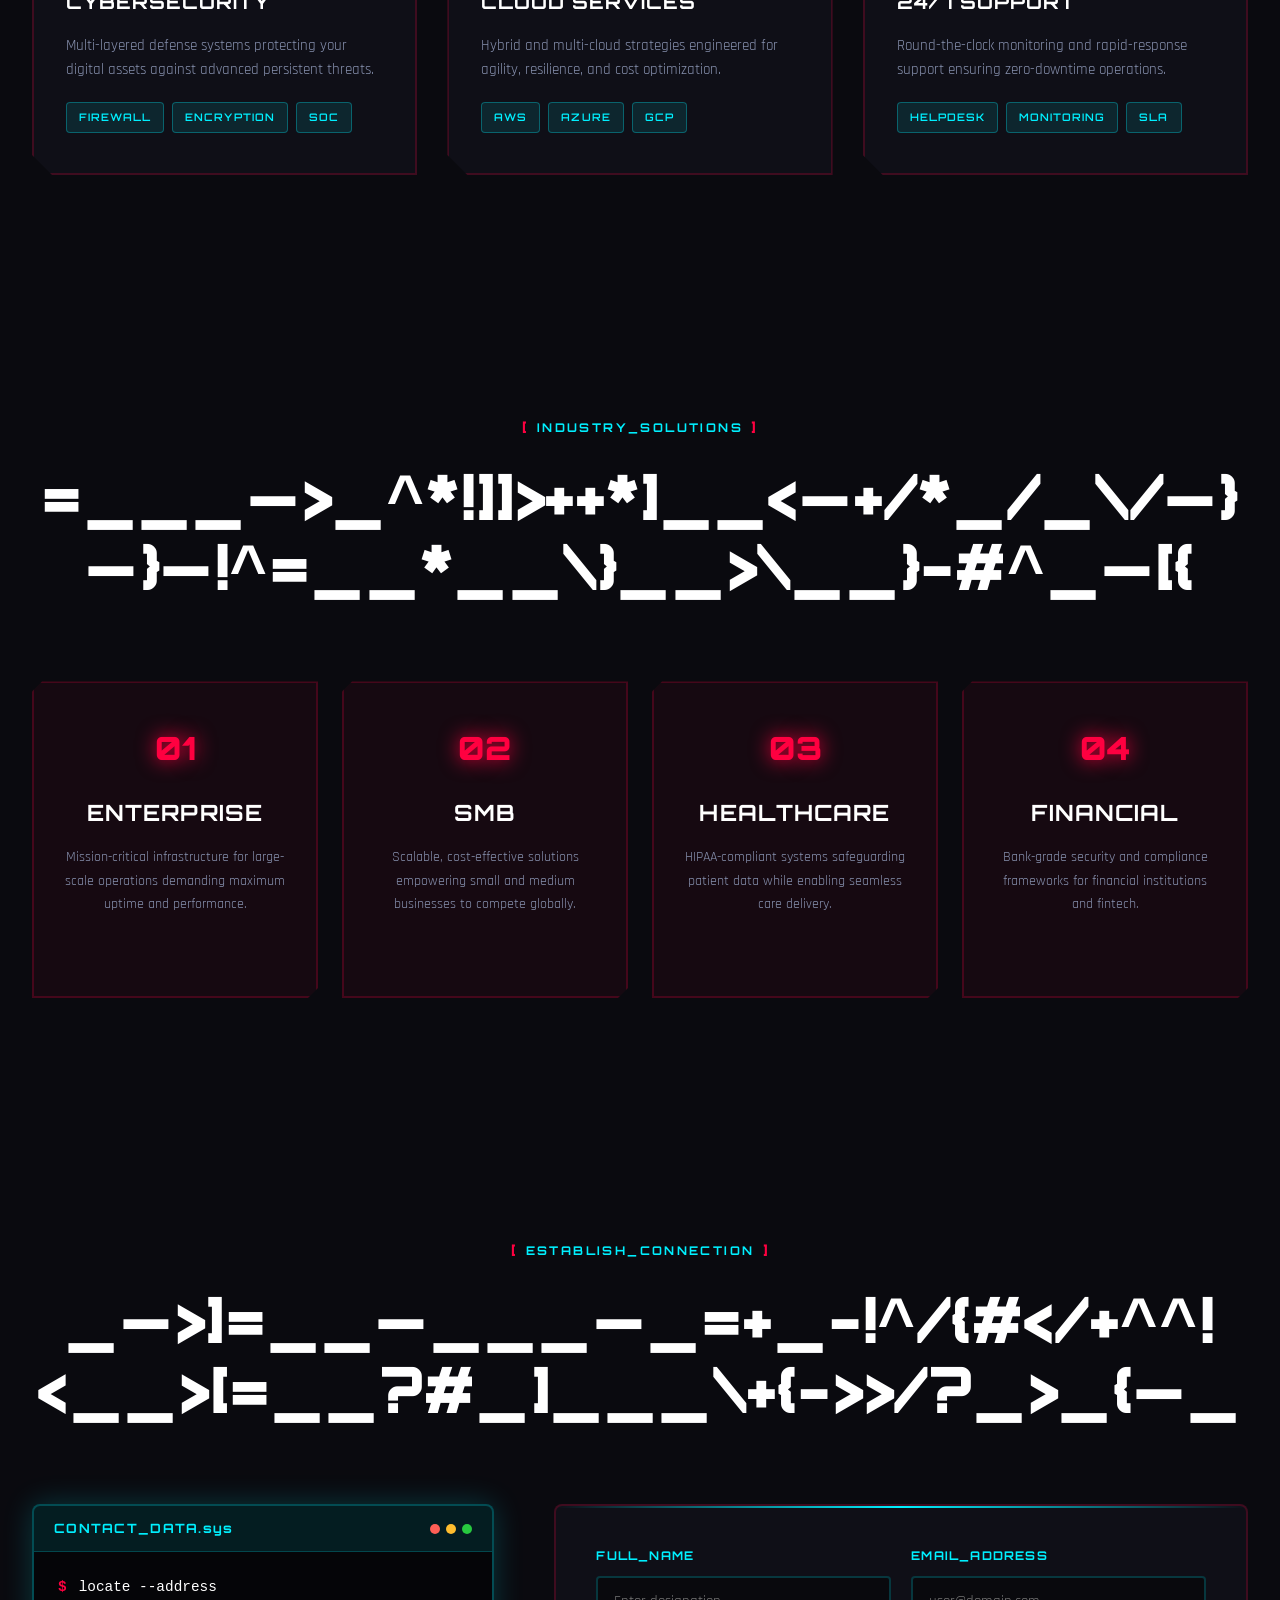
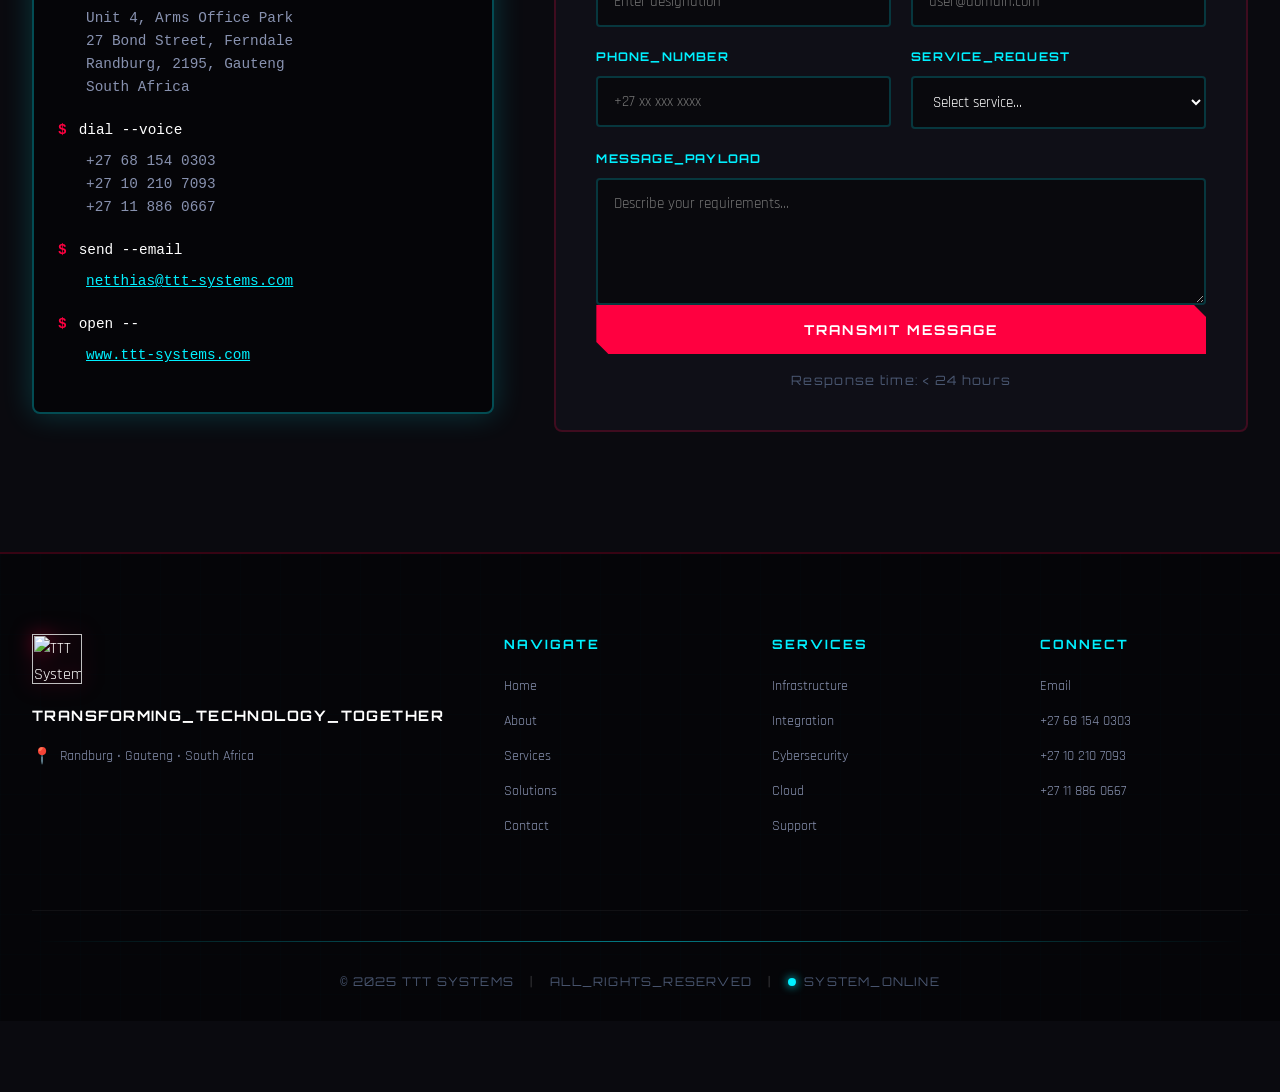
==== commit c3fb754d: "Upgrade to cyberpunk futuristic design" ====
--- a/index.html
+++ b/index.html
@@ -1,29 +1,49 @@
-<!DOCTYPE html>
+!DOCTYPE html>
 <html lang="en">
 <head>
     <meta charset="UTF-8">
     <meta name="viewport" content="width=device-width, initial-scale=1.0">
-    <meta name="description" content="TTT Systems - Professional IT Solutions and Technology Services in South Africa">
+    <meta name="description" content="TTT Systems - Futuristic IT Solutions and Technology Services in South Africa">
     <title>TTT Systems | Transforming Technology Together</title>
     <link rel="stylesheet" href="styles.css">
     <link rel="preconnect" href="https://fonts.googleapis.com">
     <link rel="preconnect" href="https://fonts.gstatic.com" crossorigin>
-    <link href="https://fonts.googleapis.com/css2?family=Barlow+Condensed:wght@400;600;700;800&family=DM+Sans:wght@300;400;500&display=swap" rel="stylesheet">
+    <link href="https://fonts.googleapis.com/css2?family=Orbitron:wght@400;600;700;900&family=Rajdhani:wght@300;400;500;600;700&display=swap" rel="stylesheet">
 </head>
 <body>
+    <!-- Cyberpunk Background Effects -->
+    <div class="cyber-grid"></div>
+    <div class="scan-line"></div>
+    <canvas id="particleCanvas"></canvas>
+    
+    <!-- Custom Cursor -->
+    <div class="cursor-dot"></div>
+    <div class="cursor-ring"></div>
 
     <!-- ===== NAVBAR ===== -->
     <nav class="navbar" id="navbar">
         <div class="container nav-container">
             <a href="#home" class="nav-logo">
                 <img src="ttt_logo1.jpeg" alt="TTT Systems Logo">
+                <span class="logo-glitch" data-text="TTT-SYSTEMS">TTT-SYSTEMS</span>
             </a>
             <ul class="nav-menu" id="navMenu">
-                <li><a href="#home"      class="nav-link">Home</a></li>
-                <li><a href="#about"     class="nav-link">About</a></li>
-                <li><a href="#services"  class="nav-link">Services</a></li>
-                <li><a href="#solutions" class="nav-link">Solutions</a></li>
-                <li><a href="#contact"   class="nav-link nav-cta">Contact Us</a></li>
+                <li><a href="#home" class="nav-link">
+                    <span class="nav-text" data-text="HOME">HOME</span>
+                </a></li>
+                <li><a href="#about" class="nav-link">
+                    <span class="nav-text" data-text="ABOUT">ABOUT</span>
+                </a></li>
+                <li><a href="#services" class="nav-link">
+                    <span class="nav-text" data-text="SERVICES">SERVICES</span>
+                </a></li>
+                <li><a href="#solutions" class="nav-link">
+                    <span class="nav-text" data-text="SOLUTIONS">SOLUTIONS</span>
+                </a></li>
+                <li><a href="#contact" class="nav-link nav-cta">
+                    <span class="nav-text">CONNECT</span>
+                    <span class="cta-glow"></span>
+                </a></li>
             </ul>
             <button class="hamburger" id="hamburger" aria-label="Toggle menu">
                 <span></span><span></span><span></span>
@@ -33,63 +53,141 @@
 
     <!-- ===== HERO ===== -->
     <section id="home" class="hero">
-        <div class="hero-bg-grid"></div>
-        <div class="hero-accent-circle"></div>
+        <div class="hero-circuit"></div>
+        <div class="hero-hologram"></div>
+        
         <div class="container hero-container">
-            <div class="hero-badge">🇿🇦 South Africa's Trusted IT Partner</div>
+            <div class="hero-badge">
+                <span class="badge-icon">⚡</span>
+                <span class="badge-text">SOUTH AFRICA'S TECH VANGUARD</span>
+                <span class="badge-pulse"></span>
+            </div>
+            
             <h1 class="hero-title">
-                Transforming<br>
-                <span class="hero-title-accent">Technology</span><br>
-                Together
+                <span class="title-line" data-text="TRANSFORMING">TRANSFORMING</span>
+                <span class="title-line title-accent" data-text="TECHNOLOGY">TECHNOLOGY</span>
+                <span class="title-line" data-text="TOGETHER">TOGETHER</span>
             </h1>
-            <p class="hero-sub">We deliver innovative IT solutions that power business growth, protect your data, and keep your operations running 24/7.</p>
+            
+            <p class="hero-sub">
+                <span class="terminal-prefix">$</span> 
+                Next-generation IT solutions powering digital transformation across Africa
+            </p>
+            
             <div class="hero-actions">
-                <a href="#services" class="btn btn-primary">Explore Services</a>
-                <a href="#contact"  class="btn btn-outline">Talk to Us</a>
-            </div>
+                <a href="#services" class="cyber-btn cyber-btn-primary">
+                    <span class="btn-content">EXPLORE SERVICES</span>
+                    <span class="btn-glitch"></span>
+                </a>
+                <a href="#contact" class="cyber-btn cyber-btn-ghost">
+                    <span class="btn-content">INITIATE CONTACT</span>
+                    <span class="btn-scan"></span>
+                </a>
+            </div>
+            
             <div class="hero-stats">
-                <div class="hero-stat"><span class="hero-stat-num">10+</span><span class="hero-stat-label">Years Experience</span></div>
-                <div class="hero-stat-divider"></div>
-                <div class="hero-stat"><span class="hero-stat-num">100+</span><span class="hero-stat-label">Projects Done</span></div>
-                <div class="hero-stat-divider"></div>
-                <div class="hero-stat"><span class="hero-stat-num">50+</span><span class="hero-stat-label">Happy Clients</span></div>
-                <div class="hero-stat-divider"></div>
-                <div class="hero-stat"><span class="hero-stat-num">24/7</span><span class="hero-stat-label">Support</span></div>
-            </div>
+                <div class="stat-item">
+                    <div class="stat-num" data-target="10">0</div>
+                    <div class="stat-label">YEARS_ONLINE</div>
+                    <div class="stat-bar"></div>
+                </div>
+                <div class="stat-divider"></div>
+                <div class="stat-item">
+                    <div class="stat-num" data-target="100">0</div>
+                    <div class="stat-label">MISSIONS_COMPLETE</div>
+                    <div class="stat-bar"></div>
+                </div>
+                <div class="stat-divider"></div>
+                <div class="stat-item">
+                    <div class="stat-num" data-target="50">0</div>
+                    <div class="stat-label">CLIENTS_ACTIVE</div>
+                    <div class="stat-bar"></div>
+                </div>
+                <div class="stat-divider"></div>
+                <div class="stat-item">
+                    <div class="stat-num">24/7</div>
+                    <div class="stat-label">UPTIME_STATUS</div>
+                    <div class="stat-bar"></div>
+                </div>
+            </div>
+        </div>
+        
+        <div class="scroll-indicator">
+            <div class="scroll-line"></div>
+            <span>SCROLL</span>
         </div>
     </section>
 
     <!-- ===== ABOUT ===== -->
     <section id="about" class="about section">
         <div class="container">
-            <div class="section-label">Who We Are</div>
-            <h2 class="section-title">Built for the Future of <span class="text-red">Business Technology</span></h2>
+            <div class="section-header">
+                <div class="section-label">
+                    <span class="label-bracket">[</span>
+                    <span class="label-text">WHO_WE_ARE</span>
+                    <span class="label-bracket">]</span>
+                </div>
+                <h2 class="section-title">
+                    Built for the Future of
+                    <span class="title-gradient">Business Technology</span>
+                </h2>
+            </div>
+            
             <div class="about-grid">
-                <div class="about-text">
-                    <p class="about-lead">TTT Systems is a leading technology solutions provider headquartered in Randburg, Gauteng. We specialize in delivering IT infrastructure, cybersecurity, and digital transformation services tailored to South African businesses.</p>
-                    <p>Our team of certified professionals brings deep expertise across systems integration, cloud platforms, and enterprise networking. We don't just implement technology — we align it with your business goals.</p>
-                    <a href="#contact" class="btn btn-primary" style="margin-top:2rem">Work With Us</a>
-                </div>
-                <div class="about-cards">
-                    <div class="about-card">
-                        <div class="about-card-icon">⚡</div>
-                        <h4>Fast Delivery</h4>
-                        <p>Agile project execution with minimal disruption to your operations</p>
-                    </div>
-                    <div class="about-card">
-                        <div class="about-card-icon">🔒</div>
-                        <h4>Secure by Design</h4>
-                        <p>Security built into every solution from the ground up</p>
-                    </div>
-                    <div class="about-card">
-                        <div class="about-card-icon">🎯</div>
-                        <h4>Results Focused</h4>
-                        <p>Measurable outcomes aligned to your business objectives</p>
-                    </div>
-                    <div class="about-card">
-                        <div class="about-card-icon">🤝</div>
-                        <h4>Long-Term Partner</h4>
-                        <p>Ongoing support and growth alongside your business</p>
+                <div class="about-content">
+                    <div class="about-text">
+                        <p class="text-highlight">TTT Systems operates at the intersection of innovation and reliability. Based in Randburg, Gauteng, we architect enterprise-grade IT infrastructure that scales with your ambitions.</p>
+                        <p>Our certified engineers deploy cutting-edge solutions across systems integration, cybersecurity, cloud architecture, and digital transformation. We don't just implement technology—we engineer competitive advantage.</p>
+                    </div>
+                    
+                    <div class="about-features">
+                        <div class="feature-line">
+                            <span class="feature-icon">▸</span>
+                            <span class="feature-text">RAPID DEPLOYMENT PROTOCOLS</span>
+                        </div>
+                        <div class="feature-line">
+                            <span class="feature-icon">▸</span>
+                            <span class="feature-text">MILITARY-GRADE SECURITY</span>
+                        </div>
+                        <div class="feature-line">
+                            <span class="feature-icon">▸</span>
+                            <span class="feature-text">PERFORMANCE-DRIVEN RESULTS</span>
+                        </div>
+                        <div class="feature-line">
+                            <span class="feature-icon">▸</span>
+                            <span class="feature-text">LIFECYCLE PARTNERSHIP MODEL</span>
+                        </div>
+                    </div>
+                    
+                    <a href="#contact" class="cyber-btn cyber-btn-outline">
+                        <span class="btn-content">PARTNER WITH US</span>
+                    </a>
+                </div>
+                
+                <div class="about-visual">
+                    <div class="holo-card">
+                        <div class="holo-header">SYSTEM_STATUS</div>
+                        <div class="holo-body">
+                            <div class="status-line">
+                                <span class="status-key">INFRASTRUCTURE:</span>
+                                <span class="status-val status-active">OPTIMAL</span>
+                            </div>
+                            <div class="status-line">
+                                <span class="status-key">SECURITY:</span>
+                                <span class="status-val status-active">FORTIFIED</span>
+                            </div>
+                            <div class="status-line">
+                                <span class="status-key">NETWORK:</span>
+                                <span class="status-val status-active">STABLE</span>
+                            </div>
+                            <div class="status-line">
+                                <span class="status-key">SUPPORT:</span>
+                                <span class="status-val status-active">ONLINE</span>
+                            </div>
+                        </div>
+                        <div class="holo-footer">
+                            <span class="footer-text">ALL_SYSTEMS_OPERATIONAL</span>
+                        </div>
                     </div>
                 </div>
             </div>
@@ -97,61 +195,147 @@
     </section>
 
     <!-- ===== SERVICES ===== -->
-    <section id="services" class="services section section-dark">
+    <section id="services" class="services section">
         <div class="container">
-            <div class="section-label light">What We Do</div>
-            <h2 class="section-title light">Our <span class="text-red">Core Services</span></h2>
-            <p class="section-desc light">Comprehensive IT solutions designed to empower your business at every level</p>
+            <div class="section-header">
+                <div class="section-label">
+                    <span class="label-bracket">[</span>
+                    <span class="label-text">CORE_CAPABILITIES</span>
+                    <span class="label-bracket">]</span>
+                </div>
+                <h2 class="section-title">
+                    Our <span class="title-gradient">Service Matrix</span>
+                </h2>
+            </div>
+            
             <div class="services-grid">
-
-                <div class="service-card" data-index="01">
-                    <div class="service-card-top">
-                        <svg viewBox="0 0 24 24" fill="none" stroke="currentColor" stroke-width="1.5"><rect x="2" y="3" width="20" height="14" rx="2"/><line x1="8" y1="21" x2="16" y2="21"/><line x1="12" y1="17" x2="12" y2="21"/></svg>
-                    </div>
-                    <h3>IT Infrastructure</h3>
-                    <p>Design, deployment, and management of robust IT infrastructure tailored for performance and scale.</p>
-                </div>
-
-                <div class="service-card" data-index="02">
-                    <div class="service-card-top">
-                        <svg viewBox="0 0 24 24" fill="none" stroke="currentColor" stroke-width="1.5"><path d="M21 16V8a2 2 0 0 0-1-1.73l-7-4a2 2 0 0 0-2 0l-7 4A2 2 0 0 0 3 8v8a2 2 0 0 0 1 1.73l7 4a2 2 0 0 0 2 0l7-4A2 2 0 0 0 21 16z"/><polyline points="3.27 6.96 12 12.01 20.73 6.96"/><line x1="12" y1="22.08" x2="12" y2="12"/></svg>
-                    </div>
-                    <h3>Systems Integration</h3>
-                    <p>Seamless integration of diverse platforms and applications to create unified business processes.</p>
-                </div>
-
-                <div class="service-card" data-index="03">
-                    <div class="service-card-top">
-                        <svg viewBox="0 0 24 24" fill="none" stroke="currentColor" stroke-width="1.5"><circle cx="12" cy="12" r="10"/><line x1="2" y1="12" x2="22" y2="12"/><path d="M12 2a15.3 15.3 0 0 1 4 10 15.3 15.3 0 0 1-4 10 15.3 15.3 0 0 1-4-10 15.3 15.3 0 0 1 4-10z"/></svg>
-                    </div>
-                    <h3>Network Solutions</h3>
-                    <p>Advanced LAN/WAN networking that ensures fast, reliable, and secure connectivity across your organisation.</p>
-                </div>
-
-                <div class="service-card" data-index="04">
-                    <div class="service-card-top">
-                        <svg viewBox="0 0 24 24" fill="none" stroke="currentColor" stroke-width="1.5"><path d="M12 22s8-4 8-10V5l-8-3-8 3v7c0 6 8 10 8 10z"/></svg>
-                    </div>
-                    <h3>Cybersecurity</h3>
-                    <p>End-to-end security solutions protecting your digital assets against modern threats and ensuring compliance.</p>
-                </div>
-
-                <div class="service-card" data-index="05">
-                    <div class="service-card-top">
-                        <svg viewBox="0 0 24 24" fill="none" stroke="currentColor" stroke-width="1.5"><ellipse cx="12" cy="5" rx="9" ry="3"/><path d="M21 12c0 1.66-4 3-9 3s-9-1.34-9-3"/><path d="M3 5v14c0 1.66 4 3 9 3s9-1.34 9-3V5"/></svg>
-                    </div>
-                    <h3>Cloud Services</h3>
-                    <p>Cloud migration, optimisation, and managed services to enhance scalability and reduce costs.</p>
-                </div>
-
-                <div class="service-card" data-index="06">
-                    <div class="service-card-top">
-                        <svg viewBox="0 0 24 24" fill="none" stroke="currentColor" stroke-width="1.5"><path d="M14.7 6.3a1 1 0 0 0 0 1.4l1.6 1.6a1 1 0 0 0 1.4 0l3.77-3.77a6 6 0 0 1-7.94 7.94l-6.91 6.91a2.12 2.12 0 0 1-3-3l6.91-6.91a6 6 0 0 1 7.94-7.94l-3.76 3.76z"/></svg>
-                    </div>
-                    <h3>IT Support & Maintenance</h3>
-                    <p>24/7 helpdesk and proactive maintenance to minimise downtime and keep your business running.</p>
-                </div>
-
+                <div class="service-card" data-service="01">
+                    <div class="card-corner tl"></div>
+                    <div class="card-corner tr"></div>
+                    <div class="card-corner bl"></div>
+                    <div class="card-corner br"></div>
+                    <div class="service-number">01</div>
+                    <div class="service-icon">
+                        <svg viewBox="0 0 24 24" fill="none" stroke="currentColor" stroke-width="1.5">
+                            <rect x="2" y="3" width="20" height="14" rx="2"/>
+                            <line x1="8" y1="21" x2="16" y2="21"/>
+                            <line x1="12" y1="17" x2="12" y2="21"/>
+                        </svg>
+                    </div>
+                    <h3 class="service-title">IT INFRASTRUCTURE</h3>
+                    <p class="service-desc">Enterprise-grade infrastructure architecture designed for maximum performance, redundancy, and scalability.</p>
+                    <div class="service-tags">
+                        <span class="tag">SERVERS</span>
+                        <span class="tag">STORAGE</span>
+                        <span class="tag">VIRTUALIZATION</span>
+                    </div>
+                </div>
+
+                <div class="service-card" data-service="02">
+                    <div class="card-corner tl"></div>
+                    <div class="card-corner tr"></div>
+                    <div class="card-corner bl"></div>
+                    <div class="card-corner br"></div>
+                    <div class="service-number">02</div>
+                    <div class="service-icon">
+                        <svg viewBox="0 0 24 24" fill="none" stroke="currentColor" stroke-width="1.5">
+                            <path d="M21 16V8a2 2 0 0 0-1-1.73l-7-4a2 2 0 0 0-2 0l-7 4A2 2 0 0 0 3 8v8a2 2 0 0 0 1 1.73l7 4a2 2 0 0 0 2 0l7-4A2 2 0 0 0 21 16z"/>
+                            <polyline points="3.27 6.96 12 12.01 20.73 6.96"/>
+                            <line x1="12" y1="22.08" x2="12" y2="12"/>
+                        </svg>
+                    </div>
+                    <h3 class="service-title">SYSTEMS INTEGRATION</h3>
+                    <p class="service-desc">Seamless integration protocols connecting disparate platforms into unified, efficient business ecosystems.</p>
+                    <div class="service-tags">
+                        <span class="tag">API</span>
+                        <span class="tag">MIDDLEWARE</span>
+                        <span class="tag">AUTOMATION</span>
+                    </div>
+                </div>
+
+                <div class="service-card" data-service="03">
+                    <div class="card-corner tl"></div>
+                    <div class="card-corner tr"></div>
+                    <div class="card-corner bl"></div>
+                    <div class="card-corner br"></div>
+                    <div class="service-number">03</div>
+                    <div class="service-icon">
+                        <svg viewBox="0 0 24 24" fill="none" stroke="currentColor" stroke-width="1.5">
+                            <circle cx="12" cy="12" r="10"/>
+                            <line x1="2" y1="12" x2="22" y2="12"/>
+                            <path d="M12 2a15.3 15.3 0 0 1 4 10 15.3 15.3 0 0 1-4 10 15.3 15.3 0 0 1-4-10 15.3 15.3 0 0 1 4-10z"/>
+                        </svg>
+                    </div>
+                    <h3 class="service-title">NETWORK SOLUTIONS</h3>
+                    <p class="service-desc">High-velocity network infrastructure ensuring ultra-low latency and maximum throughput across your organization.</p>
+                    <div class="service-tags">
+                        <span class="tag">LAN/WAN</span>
+                        <span class="tag">SD-WAN</span>
+                        <span class="tag">5G</span>
+                    </div>
+                </div>
+
+                <div class="service-card" data-service="04">
+                    <div class="card-corner tl"></div>
+                    <div class="card-corner tr"></div>
+                    <div class="card-corner bl"></div>
+                    <div class="card-corner br"></div>
+                    <div class="service-number">04</div>
+                    <div class="service-icon">
+                        <svg viewBox="0 0 24 24" fill="none" stroke="currentColor" stroke-width="1.5">
+                            <path d="M12 22s8-4 8-10V5l-8-3-8 3v7c0 6 8 10 8 10z"/>
+                        </svg>
+                    </div>
+                    <h3 class="service-title">CYBERSECURITY</h3>
+                    <p class="service-desc">Multi-layered defense systems protecting your digital assets against advanced persistent threats.</p>
+                    <div class="service-tags">
+                        <span class="tag">FIREWALL</span>
+                        <span class="tag">ENCRYPTION</span>
+                        <span class="tag">SOC</span>
+                    </div>
+                </div>
+
+                <div class="service-card" data-service="05">
+                    <div class="card-corner tl"></div>
+                    <div class="card-corner tr"></div>
+                    <div class="card-corner bl"></div>
+                    <div class="card-corner br"></div>
+                    <div class="service-number">05</div>
+                    <div class="service-icon">
+                        <svg viewBox="0 0 24 24" fill="none" stroke="currentColor" stroke-width="1.5">
+                            <ellipse cx="12" cy="5" rx="9" ry="3"/>
+                            <path d="M21 12c0 1.66-4 3-9 3s-9-1.34-9-3"/>
+                            <path d="M3 5v14c0 1.66 4 3 9 3s9-1.34 9-3V5"/>
+                        </svg>
+                    </div>
+                    <h3 class="service-title">CLOUD SERVICES</h3>
+                    <p class="service-desc">Hybrid and multi-cloud strategies engineered for agility, resilience, and cost optimization.</p>
+                    <div class="service-tags">
+                        <span class="tag">AWS</span>
+                        <span class="tag">AZURE</span>
+                        <span class="tag">GCP</span>
+                    </div>
+                </div>
+
+                <div class="service-card" data-service="06">
+                    <div class="card-corner tl"></div>
+                    <div class="card-corner tr"></div>
+                    <div class="card-corner bl"></div>
+                    <div class="card-corner br"></div>
+                    <div class="service-number">06</div>
+                    <div class="service-icon">
+                        <svg viewBox="0 0 24 24" fill="none" stroke="currentColor" stroke-width="1.5">
+                            <path d="M14.7 6.3a1 1 0 0 0 0 1.4l1.6 1.6a1 1 0 0 0 1.4 0l3.77-3.77a6 6 0 0 1-7.94 7.94l-6.91 6.91a2.12 2.12 0 0 1-3-3l6.91-6.91a6 6 0 0 1 7.94-7.94l-3.76 3.76z"/>
+                        </svg>
+                    </div>
+                    <h3 class="service-title">24/7 SUPPORT</h3>
+                    <p class="service-desc">Round-the-clock monitoring and rapid-response support ensuring zero-downtime operations.</p>
+                    <div class="service-tags">
+                        <span class="tag">HELPDESK</span>
+                        <span class="tag">MONITORING</span>
+                        <span class="tag">SLA</span>
+                    </div>
+                </div>
             </div>
         </div>
     </section>
@@ -159,58 +343,41 @@
     <!-- ===== SOLUTIONS ===== -->
     <section id="solutions" class="solutions section">
         <div class="container">
-            <div class="section-label">Industries We Serve</div>
-            <h2 class="section-title">Tailored <span class="text-red">Industry Solutions</span></h2>
+            <div class="section-header">
+                <div class="section-label">
+                    <span class="label-bracket">[</span>
+                    <span class="label-text">INDUSTRY_SOLUTIONS</span>
+                    <span class="label-bracket">]</span>
+                </div>
+                <h2 class="section-title">
+                    Sector-Specific <span class="title-gradient">Technology</span>
+                </h2>
+            </div>
+            
             <div class="solutions-grid">
                 <div class="solution-card">
-                    <div class="solution-num">01</div>
-                    <h3>Enterprise</h3>
-                    <p>Scalable infrastructure and managed services for large organisations with complex IT requirements.</p>
+                    <div class="solution-hex">01</div>
+                    <h3>ENTERPRISE</h3>
+                    <p>Mission-critical infrastructure for large-scale operations demanding maximum uptime and performance.</p>
+                    <div class="solution-link">DEPLOY →</div>
                 </div>
                 <div class="solution-card">
-                    <div class="solution-num">02</div>
+                    <div class="solution-hex">02</div>
                     <h3>SMB</h3>
-                    <p>Cost-effective, right-sized IT solutions helping small and medium businesses compete and grow.</p>
+                    <p>Scalable, cost-effective solutions empowering small and medium businesses to compete globally.</p>
+                    <div class="solution-link">DEPLOY →</div>
                 </div>
                 <div class="solution-card">
-                    <div class="solution-num">03</div>
-                    <h3>Healthcare</h3>
-                    <p>Secure, compliant technology for healthcare providers, protecting patient data and improving care.</p>
+                    <div class="solution-hex">03</div>
+                    <h3>HEALTHCARE</h3>
+                    <p>HIPAA-compliant systems safeguarding patient data while enabling seamless care delivery.</p>
+                    <div class="solution-link">DEPLOY →</div>
                 </div>
                 <div class="solution-card">
-                    <div class="solution-num">04</div>
-                    <h3>Financial Services</h3>
-                    <p>Robust, auditable IT systems for financial institutions ensuring security and regulatory compliance.</p>
-                </div>
-            </div>
-        </div>
-    </section>
-
-    <!-- ===== WHY US ===== -->
-    <section class="whyus section section-red">
-        <div class="container">
-            <div class="section-label light">Why TTT Systems</div>
-            <h2 class="section-title light">The TTT <span style="text-decoration:underline;text-decoration-color:rgba(255,255,255,0.4)">Difference</span></h2>
-            <div class="whyus-grid">
-                <div class="whyus-item">
-                    <div class="whyus-icon">🏅</div>
-                    <h3>Certified Experts</h3>
-                    <p>Our team holds industry certifications and brings real-world project experience across sectors.</p>
-                </div>
-                <div class="whyus-item">
-                    <div class="whyus-icon">🎯</div>
-                    <h3>Customer-First</h3>
-                    <p>Every solution is built around your specific business needs — not a generic off-the-shelf package.</p>
-                </div>
-                <div class="whyus-item">
-                    <div class="whyus-icon">🕐</div>
-                    <h3>Always Available</h3>
-                    <p>Round-the-clock support ensures you always have help when your business needs it most.</p>
-                </div>
-                <div class="whyus-item">
-                    <div class="whyus-icon">📈</div>
-                    <h3>Proven Results</h3>
-                    <p>A strong track record of successful IT projects delivered on time and within budget.</p>
+                    <div class="solution-hex">04</div>
+                    <h3>FINANCIAL</h3>
+                    <p>Bank-grade security and compliance frameworks for financial institutions and fintech.</p>
+                    <div class="solution-link">DEPLOY →</div>
                 </div>
             </div>
         </div>
@@ -219,130 +386,170 @@
     <!-- ===== CONTACT ===== -->
     <section id="contact" class="contact section">
         <div class="container">
-            <div class="section-label">Get In Touch</div>
-            <h2 class="section-title">Let's Build Something <span class="text-red">Great Together</span></h2>
+            <div class="section-header">
+                <div class="section-label">
+                    <span class="label-bracket">[</span>
+                    <span class="label-text">ESTABLISH_CONNECTION</span>
+                    <span class="label-bracket">]</span>
+                </div>
+                <h2 class="section-title">
+                    Initiate <span class="title-gradient">Contact Protocol</span>
+                </h2>
+            </div>
+            
             <div class="contact-grid">
-
                 <div class="contact-info">
-                    <div class="contact-info-item">
-                        <div class="contact-info-icon">
-                            <svg viewBox="0 0 24 24" fill="none" stroke="currentColor" stroke-width="2"><path d="M21 10c0 7-9 13-9 13s-9-6-9-13a9 9 0 0 1 18 0z"/><circle cx="12" cy="10" r="3"/></svg>
-                        </div>
-                        <div>
-                            <h4>Visit Us</h4>
-                            <p>Unit 4, Arms Office Park<br>27 Bond Street, Ferndale<br>Randburg, 2195, Gauteng<br>South Africa</p>
-                        </div>
-                    </div>
-                    <div class="contact-info-item">
-                        <div class="contact-info-icon">
-                            <svg viewBox="0 0 24 24" fill="none" stroke="currentColor" stroke-width="2"><path d="M22 16.92v3a2 2 0 0 1-2.18 2 19.79 19.79 0 0 1-8.63-3.07A19.5 19.5 0 0 1 4.69 12 19.79 19.79 0 0 1 1.62 3.38 2 2 0 0 1 3.6 1.22h3a2 2 0 0 1 2 1.72c.127.96.361 1.903.7 2.81a2 2 0 0 1-.45 2.11L8.09 9.91a16 16 0 0 0 6 6l1.27-1.27a2 2 0 0 1 2.11-.45c.907.339 1.85.573 2.81.7A2 2 0 0 1 22 16.92z"/></svg>
-                        </div>
-                        <div>
-                            <h4>Call Us</h4>
-                            <p>+27 68 154 0303<br>+27 10 210 7093<br>+27 11 886 0667</p>
-                        </div>
-                    </div>
-                    <div class="contact-info-item">
-                        <div class="contact-info-icon">
-                            <svg viewBox="0 0 24 24" fill="none" stroke="currentColor" stroke-width="2"><path d="M4 4h16c1.1 0 2 .9 2 2v12c0 1.1-.9 2-2 2H4c-1.1 0-2-.9-2-2V6c0-1.1.9-2 2-2z"/><polyline points="22,6 12,13 2,6"/></svg>
-                        </div>
-                        <div>
-                            <h4>Email Us</h4>
-                            <p><a href="mailto:netthias@ttt-systems.com">netthias@ttt-systems.com</a></p>
-                        </div>
-                    </div>
-                    <div class="contact-info-item">
-                        <div class="contact-info-icon">
-                            <svg viewBox="0 0 24 24" fill="none" stroke="currentColor" stroke-width="2"><circle cx="12" cy="12" r="10"/><line x1="2" y1="12" x2="22" y2="12"/><path d="M12 2a15.3 15.3 0 0 1 4 10 15.3 15.3 0 0 1-4 10 15.3 15.3 0 0 1-4-10 15.3 15.3 0 0 1 4-10z"/></svg>
-                        </div>
-                        <div>
-                            <h4>Website</h4>
-                            <p><a href="http://www.ttt-systems.com" target="_blank">www.ttt-systems.com</a></p>
-                        </div>
-                    </div>
-                </div>
-
-                <form class="contact-form" id="contactForm">
-                    <div class="form-row">
-                        <div class="form-group">
-                            <label for="name">Full Name</label>
-                            <input type="text" id="name" name="name" placeholder="Netthias Banda" required>
-                        </div>
-                        <div class="form-group">
-                            <label for="email">Email Address</label>
-                            <input type="email" id="email" name="email" placeholder="you@company.com" required>
-                        </div>
-                    </div>
-                    <div class="form-row">
-                        <div class="form-group">
-                            <label for="phone">Phone Number</label>
-                            <input type="tel" id="phone" name="phone" placeholder="+27 xx xxx xxxx">
-                        </div>
-                        <div class="form-group">
-                            <label for="service">Service Interested In</label>
-                            <select id="service" name="service">
-                                <option value="">Select a service...</option>
-                                <option>IT Infrastructure</option>
-                                <option>Systems Integration</option>
-                                <option>Network Solutions</option>
-                                <option>Cybersecurity</option>
-                                <option>Cloud Services</option>
-                                <option>IT Support & Maintenance</option>
-                            </select>
-                        </div>
-                    </div>
-                    <div class="form-group full">
-                        <label for="message">Message</label>
-                        <textarea id="message" name="message" rows="5" placeholder="Tell us about your project or requirements..." required></textarea>
-                    </div>
-                    <button type="submit" class="btn btn-primary btn-full">Send Message →</button>
-                    <p class="form-note">We typically respond within 24 hours on business days.</p>
-                </form>
-
+                    <div class="info-terminal">
+                        <div class="terminal-header">
+                            <span class="terminal-title">CONTACT_DATA.sys</span>
+                            <div class="terminal-dots">
+                                <span class="dot"></span>
+                                <span class="dot"></span>
+                                <span class="dot"></span>
+                            </div>
+                        </div>
+                        <div class="terminal-body">
+                            <div class="terminal-line">
+                                <span class="line-prefix">$</span>
+                                <span class="line-cmd">locate --address</span>
+                            </div>
+                            <div class="terminal-output">
+                                Unit 4, Arms Office Park<br>
+                                27 Bond Street, Ferndale<br>
+                                Randburg, 2195, Gauteng<br>
+                                South Africa
+                            </div>
+                            
+                            <div class="terminal-line">
+                                <span class="line-prefix">$</span>
+                                <span class="line-cmd">dial --voice</span>
+                            </div>
+                            <div class="terminal-output">
+                                +27 68 154 0303<br>
+                                +27 10 210 7093<br>
+                                +27 11 886 0667
+                            </div>
+                            
+                            <div class="terminal-line">
+                                <span class="line-prefix">$</span>
+                                <span class="line-cmd">send --email</span>
+                            </div>
+                            <div class="terminal-output">
+                                <a href="mailto:netthias@ttt-systems.com">netthias@ttt-systems.com</a>
+                            </div>
+                            
+                            <div class="terminal-line">
+                                <span class="line-prefix">$</span>
+                                <span class="line-cmd">open --web</span>
+                            </div>
+                            <div class="terminal-output">
+                                <a href="http://www.ttt-systems.com" target="_blank">www.ttt-systems.com</a>
+                            </div>
+                        </div>
+                    </div>
+                </div>
+                
+                <div class="contact-form-wrapper">
+                    <form class="cyber-form" id="contactForm">
+                        <div class="form-grid">
+                            <div class="form-field">
+                                <label>FULL_NAME</label>
+                                <input type="text" name="name" placeholder="Enter designation" required>
+                            </div>
+                            <div class="form-field">
+                                <label>EMAIL_ADDRESS</label>
+                                <input type="email" name="email" placeholder="user@domain.com" required>
+                            </div>
+                        </div>
+                        <div class="form-grid">
+                            <div class="form-field">
+                                <label>PHONE_NUMBER</label>
+                                <input type="tel" name="phone" placeholder="+27 xx xxx xxxx">
+                            </div>
+                            <div class="form-field">
+                                <label>SERVICE_REQUEST</label>
+                                <select name="service">
+                                    <option value="">Select service...</option>
+                                    <option>IT Infrastructure</option>
+                                    <option>Systems Integration</option>
+                                    <option>Network Solutions</option>
+                                    <option>Cybersecurity</option>
+                                    <option>Cloud Services</option>
+                                    <option>24/7 Support</option>
+                                </select>
+                            </div>
+                        </div>
+                        <div class="form-field">
+                            <label>MESSAGE_PAYLOAD</label>
+                            <textarea name="message" rows="5" placeholder="Describe your requirements..." required></textarea>
+                        </div>
+                        <button type="submit" class="cyber-btn cyber-btn-primary cyber-btn-full">
+                            <span class="btn-content">TRANSMIT MESSAGE</span>
+                            <span class="btn-glitch"></span>
+                        </button>
+                        <div class="form-status">Response time: &lt; 24 hours</div>
+                    </form>
+                </div>
             </div>
         </div>
     </section>
 
     <!-- ===== FOOTER ===== -->
     <footer class="footer">
-        <div class="container footer-container">
-            <div class="footer-brand">
-                <img src="ttt_logo1.jpeg" alt="TTT Systems Logo" class="footer-logo">
-                <p>Transforming Technology Together</p>
-                <p class="footer-address">Randburg, Gauteng, South Africa</p>
-            </div>
-            <div class="footer-col">
-                <h4>Company</h4>
-                <ul>
-                    <li><a href="#home">Home</a></li>
-                    <li><a href="#about">About Us</a></li>
-                    <li><a href="#services">Services</a></li>
-                    <li><a href="#solutions">Solutions</a></li>
-                    <li><a href="#contact">Contact</a></li>
-                </ul>
-            </div>
-            <div class="footer-col">
-                <h4>Services</h4>
-                <ul>
-                    <li><a href="#services">IT Infrastructure</a></li>
-                    <li><a href="#services">Systems Integration</a></li>
-                    <li><a href="#services">Cybersecurity</a></li>
-                    <li><a href="#services">Cloud Services</a></li>
-                    <li><a href="#services">IT Support</a></li>
-                </ul>
-            </div>
-            <div class="footer-col">
-                <h4>Contact</h4>
-                <ul>
-                    <li><a href="mailto:netthias@ttt-systems.com">netthias@ttt-systems.com</a></li>
-                    <li>+27 68 154 0303</li>
-                    <li>+27 10 210 7093</li>
-                    <li>+27 11 886 0667</li>
-                </ul>
-            </div>
-        </div>
-        <div class="footer-bottom">
-            <p>&copy; 2025 TTT Systems. All rights reserved. | Randburg, South Africa</p>
+        <div class="footer-grid-bg"></div>
+        <div class="container">
+            <div class="footer-content">
+                <div class="footer-brand">
+                    <img src="ttt_logo1.jpeg" alt="TTT Systems" class="footer-logo">
+                    <div class="footer-tagline">TRANSFORMING_TECHNOLOGY_TOGETHER</div>
+                    <div class="footer-location">
+                        <span class="loc-icon">📍</span>
+                        Randburg • Gauteng • South Africa
+                    </div>
+                </div>
+                
+                <div class="footer-links">
+                    <div class="footer-col">
+                        <h4>NAVIGATE</h4>
+                        <a href="#home">Home</a>
+                        <a href="#about">About</a>
+                        <a href="#services">Services</a>
+                        <a href="#solutions">Solutions</a>
+                        <a href="#contact">Contact</a>
+                    </div>
+                    
+                    <div class="footer-col">
+                        <h4>SERVICES</h4>
+                        <a href="#services">Infrastructure</a>
+                        <a href="#services">Integration</a>
+                        <a href="#services">Cybersecurity</a>
+                        <a href="#services">Cloud</a>
+                        <a href="#services">Support</a>
+                    </div>
+                    
+                    <div class="footer-col">
+                        <h4>CONNECT</h4>
+                        <a href="mailto:netthias@ttt-systems.com">Email</a>
+                        <a href="tel:+27681540303">+27 68 154 0303</a>
+                        <a href="tel:+27102107093">+27 10 210 7093</a>
+                        <a href="tel:+27118860667">+27 11 886 0667</a>
+                    </div>
+                </div>
+            </div>
+            
+            <div class="footer-bottom">
+                <div class="footer-line"></div>
+                <div class="footer-copyright">
+                    <span>© 2025 TTT SYSTEMS</span>
+                    <span class="divider">|</span>
+                    <span>ALL_RIGHTS_RESERVED</span>
+                    <span class="divider">|</span>
+                    <span class="status-indicator">
+                        <span class="status-dot"></span>
+                        SYSTEM_ONLINE
+                    </span>
+                </div>
+            </div>
         </div>
     </footer>
 
--- a/styles.css
+++ b/styles.css
@@ -1,681 +1,1501 @@
 /* ============================================
-   TTT SYSTEMS — styles.css
-   Brand: Red #E31E24 | Black #111 | White #fff
+   TTT SYSTEMS — CYBERPUNK EDITION
+   styles.css — Futuristic Tech Interface
    ============================================ */
 
-/* ---------- RESET & BASE ---------- */
-*, *::before, *::after { margin: 0; padding: 0; box-sizing: border-box; }
+/* ===== RESET & BASE ===== */
+*, *::before, *::after {
+    margin: 0;
+    padding: 0;
+    box-sizing: border-box;
+}
 
 :root {
-    --red:        #E31E24;
-    --red-dark:   #B71519;
-    --black:      #111111;
-    --black-soft: #1c1c1c;
-    --white:      #ffffff;
-    --grey-light: #f5f5f5;
-    --grey-mid:   #e0e0e0;
-    --grey-text:  #666666;
-    --font-head:  'Barlow Condensed', sans-serif;
-    --font-body:  'DM Sans', sans-serif;
-    --max-w:      1200px;
-    --nav-h:      72px;
-    --radius:     10px;
-    --transition: 0.3s ease;
-    --shadow:     0 4px 24px rgba(0,0,0,0.08);
-    --shadow-lg:  0 12px 40px rgba(0,0,0,0.14);
-}
-
-html { scroll-behavior: smooth; font-size: 16px; }
+    /* Cyberpunk Color Palette */
+    --cyber-red:       #FF0040;
+    --cyber-pink:      #FF2A6D;
+    --cyber-cyan:      #00F0FF;
+    --cyber-blue:      #0D7EFF;
+    --cyber-purple:    #BD00FF;
+    --cyber-yellow:    #FFFC00;
+    
+    /* Core Colors */
+    --primary:         #FF0040;
+    --secondary:       #00F0FF;
+    --accent:          #BD00FF;
+    
+    /* Background */
+    --bg-dark:         #0A0A0F;
+    --bg-darker:       #050508;
+    --bg-card:         #0F0F17;
+    --bg-card-hover:   #14141F;
+    
+    /* Text */
+    --text-white:      #FFFFFF;
+    --text-grey:       #8892B0;
+    --text-dim:        #495670;
+    
+    /* Effects */
+    --glow-primary:    0 0 20px rgba(255, 0, 64, 0.5);
+    --glow-secondary:  0 0 20px rgba(0, 240, 255, 0.5);
+    --glow-accent:     0 0 20px rgba(189, 0, 255, 0.5);
+    
+    /* Fonts */
+    --font-display:    'Orbitron', monospace;
+    --font-body:       'Rajdhani', sans-serif;
+    
+    /* Sizing */
+    --max-w:           1400px;
+    --nav-h:           80px;
+    --section-py:      120px;
+    
+    /* Timing */
+    --ease-out:        cubic-bezier(0.22, 1, 0.36, 1);
+    --ease-elastic:    cubic-bezier(0.68, -0.55, 0.265, 1.55);
+}
+
+html {
+    scroll-behavior: smooth;
+    font-size: 16px;
+}
 
 body {
     font-family: var(--font-body);
-    color: var(--black);
-    background: var(--white);
-    line-height: 1.7;
+    background: var(--bg-dark);
+    color: var(--text-white);
+    line-height: 1.6;
     overflow-x: hidden;
-}
-
-img { max-width: 100%; display: block; }
-a   { text-decoration: none; color: inherit; transition: color var(--transition); }
-ul  { list-style: none; }
+    position: relative;
+}
 
 .container {
     max-width: var(--max-w);
     margin: 0 auto;
-    padding: 0 24px;
-}
-
-/* ---------- SECTION BASE ---------- */
-.section { padding: 100px 0; }
-.section-dark { background: var(--black); }
-.section-red  { background: var(--red);   color: var(--white); }
+    padding: 0 32px;
+}
+
+img { max-width: 100%; display: block; }
+a { text-decoration: none; color: inherit; }
+ul { list-style: none; }
+
+/* ===== CYBERPUNK BACKGROUND EFFECTS ===== */
+.cyber-grid {
+    position: fixed;
+    inset: 0;
+    background-image:
+        linear-gradient(rgba(255, 0, 64, 0.03) 1px, transparent 1px),
+        linear-gradient(90deg, rgba(255, 0, 64, 0.03) 1px, transparent 1px);
+    background-size: 50px 50px;
+    pointer-events: none;
+    z-index: 1;
+    animation: gridPulse 4s ease-in-out infinite;
+}
+
+@keyframes gridPulse {
+    0%, 100% { opacity: 0.3; }
+    50% { opacity: 0.6; }
+}
+
+.scan-line {
+    position: fixed;
+    top: 0;
+    left: 0;
+    width: 100%;
+    height: 2px;
+    background: linear-gradient(90deg, 
+        transparent, 
+        var(--cyber-cyan) 50%, 
+        transparent);
+    box-shadow: 0 0 10px var(--cyber-cyan);
+    animation: scan 3s linear infinite;
+    pointer-events: none;
+    z-index: 9999;
+    opacity: 0.6;
+}
+
+@keyframes scan {
+    from { transform: translateY(0); }
+    to { transform: translateY(100vh); }
+}
+
+/* Particle Canvas */
+#particleCanvas {
+    position: fixed;
+    inset: 0;
+    pointer-events: none;
+    z-index: 1;
+    opacity: 0.4;
+}
+
+/* ===== CUSTOM CURSOR ===== */
+.cursor-dot {
+    width: 6px;
+    height: 6px;
+    background: var(--cyber-cyan);
+    border-radius: 50%;
+    position: fixed;
+    pointer-events: none;
+    z-index: 10000;
+    transition: transform 0.15s ease;
+    box-shadow: 0 0 10px var(--cyber-cyan);
+}
+
+.cursor-ring {
+    width: 30px;
+    height: 30px;
+    border: 2px solid var(--cyber-cyan);
+    border-radius: 50%;
+    position: fixed;
+    pointer-events: none;
+    z-index: 10000;
+    transition: all 0.2s ease;
+    opacity: 0.5;
+}
+
+/* ===== NAVBAR ===== */
+.navbar {
+    position: fixed;
+    top: 0;
+    left: 0;
+    right: 0;
+    height: var(--nav-h);
+    background: rgba(10, 10, 15, 0.85);
+    backdrop-filter: blur(20px);
+    border-bottom: 1px solid rgba(255, 0, 64, 0.2);
+    z-index: 1000;
+    transition: all 0.3s ease;
+}
+
+.navbar.scrolled {
+    background: rgba(10, 10, 15, 0.95);
+    box-shadow: 0 5px 30px rgba(255, 0, 64, 0.3);
+}
+
+.nav-container {
+    display: flex;
+    align-items: center;
+    justify-content: space-between;
+    height: 100%;
+}
+
+.nav-logo {
+    display: flex;
+    align-items: center;
+    gap: 12px;
+}
+
+.nav-logo img {
+    height: 50px;
+    filter: drop-shadow(0 0 10px rgba(255, 0, 64, 0.6));
+}
+
+.logo-glitch {
+    font-family: var(--font-display);
+    font-weight: 700;
+    font-size: 1.3rem;
+    letter-spacing: 0.1em;
+    color: var(--text-white);
+    position: relative;
+}
+
+.logo-glitch::before,
+.logo-glitch::after {
+    content: attr(data-text);
+    position: absolute;
+    top: 0;
+    left: 0;
+    width: 100%;
+    height: 100%;
+    opacity: 0;
+}
+
+.logo-glitch:hover::before {
+    animation: glitch1 0.3s infinite;
+    color: var(--cyber-cyan);
+    z-index: -1;
+}
+
+.logo-glitch:hover::after {
+    animation: glitch2 0.3s infinite;
+    color: var(--cyber-pink);
+    z-index: -2;
+}
+
+@keyframes glitch1 {
+    0% { transform: translate(0); opacity: 1; }
+    20% { transform: translate(-2px, 2px); opacity: 0.8; }
+    40% { transform: translate(-2px, -2px); opacity: 0.6; }
+    60% { transform: translate(2px, 2px); opacity: 0.8; }
+    80% { transform: translate(2px, -2px); opacity: 0.6; }
+    100% { transform: translate(0); opacity: 1; }
+}
+
+@keyframes glitch2 {
+    0% { transform: translate(0); opacity: 1; }
+    20% { transform: translate(2px, -2px); opacity: 0.7; }
+    40% { transform: translate(2px, 2px); opacity: 0.5; }
+    60% { transform: translate(-2px, -2px); opacity: 0.7; }
+    80% { transform: translate(-2px, 2px); opacity: 0.5; }
+    100% { transform: translate(0); opacity: 1; }
+}
+
+.nav-menu {
+    display: flex;
+    align-items: center;
+    gap: 4px;
+}
+
+.nav-link {
+    padding: 10px 20px;
+    font-family: var(--font-display);
+    font-size: 0.8rem;
+    font-weight: 600;
+    letter-spacing: 0.1em;
+    position: relative;
+    transition: all 0.3s ease;
+}
+
+.nav-text {
+    position: relative;
+    display: inline-block;
+}
+
+.nav-link:hover .nav-text {
+    color: var(--cyber-cyan);
+    text-shadow: 0 0 10px var(--cyber-cyan);
+}
+
+.nav-link::before {
+    content: '';
+    position: absolute;
+    bottom: 0;
+    left: 50%;
+    width: 0;
+    height: 2px;
+    background: var(--cyber-cyan);
+    transform: translateX(-50%);
+    transition: width 0.3s ease;
+    box-shadow: 0 0 10px var(--cyber-cyan);
+}
+
+.nav-link:hover::before,
+.nav-link.active::before {
+    width: 80%;
+}
+
+.nav-cta {
+    background: transparent;
+    border: 2px solid var(--primary);
+    border-radius: 4px;
+    margin-left: 20px;
+    position: relative;
+    overflow: hidden;
+}
+
+.nav-cta .nav-text {
+    position: relative;
+    z-index: 2;
+    color: var(--primary);
+    transition: color 0.3s ease;
+}
+
+.nav-cta:hover .nav-text {
+    color: var(--text-white);
+    text-shadow: none;
+}
+
+.cta-glow {
+    position: absolute;
+    inset: 0;
+    background: var(--primary);
+    transform: translateY(100%);
+    transition: transform 0.3s ease;
+}
+
+.nav-cta:hover .cta-glow {
+    transform: translateY(0);
+}
+
+.nav-cta::before {
+    display: none;
+}
+
+.hamburger {
+    display: none;
+    flex-direction: column;
+    gap: 6px;
+    background: none;
+    border: none;
+    cursor: pointer;
+    padding: 8px;
+}
+
+.hamburger span {
+    width: 28px;
+    height: 2px;
+    background: var(--cyber-cyan);
+    transition: all 0.3s ease;
+    box-shadow: 0 0 5px var(--cyber-cyan);
+}
+
+/* ===== HERO ===== */
+.hero {
+    min-height: 100vh;
+    display: flex;
+    align-items: center;
+    justify-content: center;
+    padding-top: var(--nav-h);
+    position: relative;
+    overflow: hidden;
+}
+
+.hero-circuit {
+    position: absolute;
+    inset: 0;
+    background-image: 
+        radial-gradient(circle at 20% 50%, rgba(189, 0, 255, 0.15) 0%, transparent 50%),
+        radial-gradient(circle at 80% 50%, rgba(0, 240, 255, 0.15) 0%, transparent 50%);
+    animation: circuitPulse 5s ease-in-out infinite alternate;
+}
+
+@keyframes circuitPulse {
+    0% { opacity: 0.3; }
+    100% { opacity: 0.6; }
+}
+
+.hero-hologram {
+    position: absolute;
+    top: 10%;
+    right: -10%;
+    width: 600px;
+    height: 600px;
+    background: radial-gradient(circle, rgba(255, 0, 64, 0.1) 0%, transparent 70%);
+    border-radius: 50%;
+    filter: blur(60px);
+    animation: holoFloat 8s ease-in-out infinite;
+}
+
+@keyframes holoFloat {
+    0%, 100% { transform: translate(0, 0) rotate(0deg); }
+    33% { transform: translate(-30px, 40px) rotate(5deg); }
+    66% { transform: translate(30px, -40px) rotate(-5deg); }
+}
+
+.hero-container {
+    position: relative;
+    z-index: 10;
+    text-align: center;
+    padding: 80px 0;
+}
+
+.hero-badge {
+    display: inline-flex;
+    align-items: center;
+    gap: 12px;
+    background: rgba(255, 0, 64, 0.1);
+    border: 1px solid rgba(255, 0, 64, 0.3);
+    padding: 10px 24px;
+    border-radius: 50px;
+    font-family: var(--font-display);
+    font-size: 0.75rem;
+    font-weight: 600;
+    letter-spacing: 0.15em;
+    margin-bottom: 40px;
+    position: relative;
+    animation: fadeInUp 0.8s ease both;
+}
+
+.badge-icon {
+    font-size: 1.2rem;
+    animation: pulse 2s ease-in-out infinite;
+}
+
+@keyframes pulse {
+    0%, 100% { opacity: 1; transform: scale(1); }
+    50% { opacity: 0.6; transform: scale(1.1); }
+}
+
+.badge-pulse {
+    position: absolute;
+    inset: -2px;
+    border: 2px solid var(--primary);
+    border-radius: 50px;
+    opacity: 0;
+    animation: badgePulse 2s ease-out infinite;
+}
+
+@keyframes badgePulse {
+    0% { opacity: 0.5; transform: scale(1); }
+    100% { opacity: 0; transform: scale(1.3); }
+}
+
+.hero-title {
+    font-family: var(--font-display);
+    font-size: clamp(3rem, 12vw, 8rem);
+    font-weight: 900;
+    line-height: 0.9;
+    letter-spacing: 0.02em;
+    margin-bottom: 32px;
+}
+
+.title-line {
+    display: block;
+    position: relative;
+    animation: fadeInUp 0.8s ease both;
+}
+
+.title-line:nth-child(1) { animation-delay: 0.1s; }
+.title-line:nth-child(2) { animation-delay: 0.2s; }
+.title-line:nth-child(3) { animation-delay: 0.3s; }
+
+.title-accent {
+    background: linear-gradient(90deg, var(--cyber-red), var(--cyber-cyan));
+    -webkit-background-clip: text;
+    -webkit-text-fill-color: transparent;
+    background-clip: text;
+    text-shadow: none;
+    animation: gradientShift 3s ease infinite;
+}
+
+@keyframes gradientShift {
+    0%, 100% { filter: hue-rotate(0deg); }
+    50% { filter: hue-rotate(20deg); }
+}
+
+@keyframes fadeInUp {
+    from { opacity: 0; transform: translateY(40px); }
+    to { opacity: 1; transform: translateY(0); }
+}
+
+.hero-sub {
+    font-size: clamp(1rem, 2vw, 1.3rem);
+    color: var(--text-grey);
+    max-width: 700px;
+    margin: 0 auto 50px;
+    font-weight: 400;
+    animation: fadeInUp 0.8s ease 0.4s both;
+}
+
+.terminal-prefix {
+    color: var(--cyber-cyan);
+    font-family: 'Courier New', monospace;
+    margin-right: 8px;
+    animation: blink 1s step-end infinite;
+}
+
+@keyframes blink {
+    0%, 50% { opacity: 1; }
+    51%, 100% { opacity: 0; }
+}
+
+.hero-actions {
+    display: flex;
+    gap: 20px;
+    justify-content: center;
+    flex-wrap: wrap;
+    margin-bottom: 80px;
+    animation: fadeInUp 0.8s ease 0.5s both;
+}
+
+/* ===== CYBER BUTTONS ===== */
+.cyber-btn {
+    position: relative;
+    padding: 16px 40px;
+    font-family: var(--font-display);
+    font-size: 0.85rem;
+    font-weight: 700;
+    letter-spacing: 0.15em;
+    border: none;
+    background: transparent;
+    color: var(--text-white);
+    cursor: pointer;
+    overflow: hidden;
+    transition: all 0.3s ease;
+    clip-path: polygon(0 0, calc(100% - 12px) 0, 100% 12px, 100% 100%, 12px 100%, 0 calc(100% - 12px));
+}
+
+.cyber-btn-primary {
+    background: var(--primary);
+    box-shadow: 0 0 20px rgba(255, 0, 64, 0.4);
+}
+
+.cyber-btn-primary:hover {
+    box-shadow: 0 0 40px rgba(255, 0, 64, 0.8);
+    transform: translateY(-2px);
+}
+
+.cyber-btn-ghost {
+    border: 2px solid var(--cyber-cyan);
+}
+
+.cyber-btn-ghost:hover {
+    background: rgba(0, 240, 255, 0.1);
+    box-shadow: 0 0 30px rgba(0, 240, 255, 0.4);
+}
+
+.cyber-btn-outline {
+    border: 2px solid var(--primary);
+    color: var(--primary);
+}
+
+.cyber-btn-outline:hover {
+    background: var(--primary);
+    color: var(--text-white);
+    box-shadow: 0 0 30px rgba(255, 0, 64, 0.4);
+}
+
+.cyber-btn-full {
+    width: 100%;
+    justify-content: center;
+}
+
+.btn-content {
+    position: relative;
+    z-index: 2;
+}
+
+.btn-glitch,
+.btn-scan {
+    position: absolute;
+    inset: 0;
+    background: var(--cyber-cyan);
+    transform: scaleX(0);
+    transform-origin: left;
+    transition: transform 0.4s ease;
+    opacity: 0.2;
+}
+
+.cyber-btn:hover .btn-glitch,
+.cyber-btn:hover .btn-scan {
+    transform: scaleX(1);
+}
+
+/* ===== HERO STATS ===== */
+.hero-stats {
+    display: flex;
+    justify-content: center;
+    align-items: center;
+    gap: 0;
+    flex-wrap: wrap;
+    animation: fadeInUp 0.8s ease 0.6s both;
+}
+
+.stat-item {
+    padding: 0 40px;
+    text-align: center;
+    position: relative;
+}
+
+.stat-num {
+    font-family: var(--font-display);
+    font-size: 3rem;
+    font-weight: 900;
+    color: var(--cyber-cyan);
+    line-height: 1;
+    text-shadow: 0 0 20px var(--cyber-cyan);
+}
+
+.stat-label {
+    font-family: var(--font-display);
+    font-size: 0.7rem;
+    font-weight: 600;
+    letter-spacing: 0.1em;
+    color: var(--text-dim);
+    margin-top: 8px;
+    text-transform: uppercase;
+}
+
+.stat-bar {
+    width: 100%;
+    height: 2px;
+    background: rgba(0, 240, 255, 0.2);
+    margin-top: 12px;
+    position: relative;
+    overflow: hidden;
+}
+
+.stat-bar::after {
+    content: '';
+    position: absolute;
+    top: 0;
+    left: 0;
+    width: 100%;
+    height: 100%;
+    background: var(--cyber-cyan);
+    transform: translateX(-100%);
+    animation: barLoad 2s ease-out forwards;
+    box-shadow: 0 0 10px var(--cyber-cyan);
+}
+
+@keyframes barLoad {
+    to { transform: translateX(0); }
+}
+
+.stat-divider {
+    width: 1px;
+    height: 60px;
+    background: linear-gradient(to bottom, 
+        transparent, 
+        rgba(0, 240, 255, 0.5) 50%, 
+        transparent);
+}
+
+/* Scroll Indicator */
+.scroll-indicator {
+    position: absolute;
+    bottom: 40px;
+    left: 50%;
+    transform: translateX(-50%);
+    display: flex;
+    flex-direction: column;
+    align-items: center;
+    gap: 10px;
+    font-family: var(--font-display);
+    font-size: 0.7rem;
+    letter-spacing: 0.2em;
+    color: var(--text-dim);
+    animation: bounce 2s ease-in-out infinite;
+}
+
+@keyframes bounce {
+    0%, 100% { transform: translateX(-50%) translateY(0); }
+    50% { transform: translateX(-50%) translateY(10px); }
+}
+
+.scroll-line {
+    width: 1px;
+    height: 40px;
+    background: linear-gradient(to bottom, 
+        var(--cyber-cyan), 
+        transparent);
+}
+
+/* ===== SECTIONS ===== */
+.section {
+    padding: var(--section-py) 0;
+    position: relative;
+}
+
+.section-header {
+    text-align: center;
+    margin-bottom: 80px;
+}
 
 .section-label {
-    font-family: var(--font-head);
-    font-size: 0.85rem;
-    font-weight: 600;
+    font-family: var(--font-display);
+    font-size: 0.75rem;
+    font-weight: 700;
     letter-spacing: 0.2em;
-    text-transform: uppercase;
-    color: var(--red);
-    margin-bottom: 14px;
-}
-.section-label.light { color: rgba(255,255,255,0.7); }
-
-.section-title {
-    font-family: var(--font-head);
-    font-size: clamp(2.2rem, 5vw, 3.4rem);
-    font-weight: 800;
-    line-height: 1.1;
+    color: var(--cyber-cyan);
     margin-bottom: 20px;
-    letter-spacing: -0.01em;
-}
-.section-title.light { color: var(--white); }
-
-.section-desc {
-    font-size: 1.1rem;
-    color: var(--grey-text);
-    max-width: 600px;
-    margin-bottom: 60px;
-}
-.section-desc.light { color: rgba(255,255,255,0.75); }
-
-.text-red { color: var(--red); }
-
-/* ---------- BUTTONS ---------- */
-.btn {
     display: inline-flex;
     align-items: center;
     gap: 8px;
-    padding: 14px 30px;
+}
+
+.label-bracket {
+    color: var(--primary);
+    font-size: 1rem;
+}
+
+.section-title {
+    font-family: var(--font-display);
+    font-size: clamp(2.5rem, 6vw, 4rem);
+    font-weight: 900;
+    line-height: 1.1;
+    letter-spacing: 0.02em;
+}
+
+.title-gradient {
+    background: linear-gradient(135deg, var(--cyber-red), var(--cyber-cyan));
+    -webkit-background-clip: text;
+    -webkit-text-fill-color: transparent;
+    background-clip: text;
+}
+
+/* ===== ABOUT SECTION ===== */
+.about-grid {
+    display: grid;
+    grid-template-columns: 1.2fr 1fr;
+    gap: 80px;
+    align-items: start;
+}
+
+.about-content {
+    display: flex;
+    flex-direction: column;
+    gap: 40px;
+}
+
+.text-highlight {
+    font-size: 1.3rem;
+    font-weight: 500;
+    color: var(--text-white);
+    line-height: 1.6;
+    margin-bottom: 20px;
+}
+
+.about-text p {
+    color: var(--text-grey);
+    font-size: 1.05rem;
+    line-height: 1.8;
+}
+
+.about-features {
+    display: flex;
+    flex-direction: column;
+    gap: 16px;
+}
+
+.feature-line {
+    display: flex;
+    align-items: center;
+    gap: 16px;
+    font-family: var(--font-display);
+    font-size: 0.9rem;
+    font-weight: 600;
+    letter-spacing: 0.05em;
+    padding: 12px 0;
+    border-left: 2px solid var(--cyber-cyan);
+    padding-left: 20px;
+    transition: all 0.3s ease;
+}
+
+.feature-line:hover {
+    border-left-color: var(--primary);
+    padding-left: 30px;
+}
+
+.feature-icon {
+    color: var(--cyber-cyan);
+    font-size: 1.2rem;
+}
+
+.feature-line:hover .feature-icon {
+    color: var(--primary);
+    text-shadow: 0 0 10px var(--primary);
+}
+
+/* Holographic Card */
+.about-visual {
+    position: relative;
+}
+
+.holo-card {
+    background: rgba(15, 15, 23, 0.6);
+    border: 2px solid rgba(0, 240, 255, 0.3);
+    border-radius: 12px;
+    padding: 0;
+    backdrop-filter: blur(10px);
+    box-shadow: 0 0 30px rgba(0, 240, 255, 0.2);
+    overflow: hidden;
+    position: relative;
+}
+
+.holo-card::before {
+    content: '';
+    position: absolute;
+    inset: 0;
+    background: linear-gradient(45deg, 
+        transparent 30%, 
+        rgba(0, 240, 255, 0.1) 50%, 
+        transparent 70%);
+    animation: holoScan 3s linear infinite;
+}
+
+@keyframes holoScan {
+    from { transform: translateX(-100%) translateY(-100%); }
+    to { transform: translateX(100%) translateY(100%); }
+}
+
+.holo-header {
+    background: rgba(0, 240, 255, 0.1);
+    border-bottom: 1px solid rgba(0, 240, 255, 0.3);
+    padding: 16px 24px;
+    font-family: var(--font-display);
+    font-size: 0.85rem;
+    font-weight: 700;
+    letter-spacing: 0.1em;
+    color: var(--cyber-cyan);
+}
+
+.holo-body {
+    padding: 32px 24px;
+}
+
+.status-line {
+    display: flex;
+    justify-content: space-between;
+    align-items: center;
+    padding: 12px 0;
+    border-bottom: 1px solid rgba(255, 255, 255, 0.05);
     font-family: var(--font-body);
     font-size: 0.95rem;
+}
+
+.status-line:last-child {
+    border-bottom: none;
+}
+
+.status-key {
+    color: var(--text-grey);
     font-weight: 500;
-    border-radius: 50px;
-    border: 2px solid transparent;
-    cursor: pointer;
-    transition: all var(--transition);
-    white-space: nowrap;
-}
-
-.btn-primary {
-    background: var(--red);
-    color: var(--white);
-    border-color: var(--red);
-}
-.btn-primary:hover {
-    background: var(--red-dark);
-    border-color: var(--red-dark);
-    transform: translateY(-2px);
-    box-shadow: 0 8px 24px rgba(227,30,36,0.35);
-}
-
-.btn-outline {
-    background: transparent;
-    color: var(--white);
-    border-color: rgba(255,255,255,0.5);
-}
-.btn-outline:hover {
-    background: rgba(255,255,255,0.12);
-    border-color: var(--white);
-}
-
-.btn-full { width: 100%; justify-content: center; border-radius: var(--radius); }
-
-/* ---------- NAVBAR ---------- */
-.navbar {
-    position: fixed;
-    top: 0; left: 0; right: 0;
-    height: var(--nav-h);
-    background: rgba(255,255,255,0.97);
-    backdrop-filter: blur(12px);
-    border-bottom: 1px solid var(--grey-mid);
-    z-index: 1000;
-    transition: box-shadow var(--transition);
-}
-.navbar.scrolled { box-shadow: var(--shadow); }
-
-.nav-container {
-    display: flex;
-    align-items: center;
-    justify-content: space-between;
-    height: 100%;
-}
-
-.nav-logo img { height: 44px; width: auto; }
-
-.nav-menu {
-    display: flex;
-    align-items: center;
-    gap: 8px;
-}
-
-.nav-link {
-    font-size: 0.9rem;
-    font-weight: 500;
-    color: var(--black);
-    padding: 8px 14px;
-    border-radius: 6px;
-    transition: all var(--transition);
-}
-.nav-link:hover { color: var(--red); background: rgba(227,30,36,0.06); }
-.nav-link.active { color: var(--red); }
-
-.nav-cta {
-    background: var(--red);
-    color: var(--white) !important;
-    padding: 10px 22px;
-    border-radius: 50px;
-    margin-left: 10px;
-}
-.nav-cta:hover { background: var(--red-dark) !important; color: var(--white); }
-
-.hamburger {
-    display: none;
-    flex-direction: column;
-    gap: 5px;
-    background: none;
-    border: none;
-    cursor: pointer;
-    padding: 6px;
-}
-.hamburger span {
-    width: 24px; height: 2px;
-    background: var(--black);
-    border-radius: 2px;
-    transition: all var(--transition);
-    display: block;
-}
-
-/* ---------- HERO ---------- */
-.hero {
-    min-height: 100vh;
-    background: var(--black);
-    color: var(--white);
-    display: flex;
-    align-items: center;
-    padding-top: var(--nav-h);
-    position: relative;
-    overflow: hidden;
-}
-
-.hero-bg-grid {
-    position: absolute;
-    inset: 0;
-    background-image:
-        linear-gradient(rgba(227,30,36,0.07) 1px, transparent 1px),
-        linear-gradient(90deg, rgba(227,30,36,0.07) 1px, transparent 1px);
-    background-size: 60px 60px;
-}
-
-.hero-accent-circle {
-    position: absolute;
-    width: 600px; height: 600px;
-    background: radial-gradient(circle, rgba(227,30,36,0.18) 0%, transparent 70%);
-    top: -100px; right: -100px;
-    border-radius: 50%;
-    pointer-events: none;
-}
-
-.hero-container {
-    position: relative;
-    z-index: 2;
-    padding-top: 60px;
-    padding-bottom: 80px;
-}
-
-.hero-badge {
-    display: inline-flex;
-    align-items: center;
-    gap: 8px;
-    background: rgba(255,255,255,0.08);
-    border: 1px solid rgba(255,255,255,0.15);
-    padding: 8px 18px;
-    border-radius: 50px;
-    font-size: 0.85rem;
-    font-weight: 500;
-    margin-bottom: 30px;
-    animation: fadeInUp 0.8s ease both;
-}
-
-.hero-title {
-    font-family: var(--font-head);
-    font-size: clamp(3.5rem, 10vw, 7rem);
-    font-weight: 800;
-    line-height: 0.95;
-    letter-spacing: -0.02em;
-    margin-bottom: 28px;
-    animation: fadeInUp 0.9s ease 0.1s both;
-}
-.hero-title-accent { color: var(--red); }
-
-.hero-sub {
-    font-size: 1.15rem;
-    color: rgba(255,255,255,0.75);
-    max-width: 560px;
-    margin-bottom: 40px;
-    line-height: 1.7;
-    animation: fadeInUp 1s ease 0.2s both;
-}
-
-.hero-actions {
-    display: flex;
-    gap: 16px;
-    flex-wrap: wrap;
-    margin-bottom: 64px;
-    animation: fadeInUp 1s ease 0.3s both;
-}
-
-.hero-stats {
-    display: flex;
-    align-items: center;
-    gap: 0;
-    flex-wrap: wrap;
-    animation: fadeInUp 1s ease 0.4s both;
-}
-
-.hero-stat {
-    display: flex;
-    flex-direction: column;
-    padding: 0 32px 0 0;
-}
-.hero-stat:first-child { padding-left: 0; }
-
-.hero-stat-num {
-    font-family: var(--font-head);
-    font-size: 2.4rem;
-    font-weight: 800;
-    color: var(--red);
-    line-height: 1;
-}
-.hero-stat-label {
-    font-size: 0.78rem;
-    color: rgba(255,255,255,0.55);
-    text-transform: uppercase;
-    letter-spacing: 0.08em;
-    margin-top: 4px;
-}
-
-.hero-stat-divider {
-    width: 1px;
-    height: 40px;
-    background: rgba(255,255,255,0.15);
-    margin-right: 32px;
-    flex-shrink: 0;
-}
-
-/* ---------- ABOUT ---------- */
-.about-grid {
-    display: grid;
-    grid-template-columns: 1fr 1fr;
-    gap: 60px;
-    align-items: start;
-    margin-top: 50px;
-}
-
-.about-text .about-lead {
-    font-size: 1.2rem;
-    font-weight: 500;
-    color: var(--black);
-    margin-bottom: 20px;
-    line-height: 1.7;
-}
-.about-text p {
-    color: var(--grey-text);
-    margin-bottom: 16px;
-    font-size: 1rem;
-}
-
-.about-cards {
-    display: grid;
-    grid-template-columns: 1fr 1fr;
-    gap: 20px;
-}
-
-.about-card {
-    background: var(--grey-light);
-    border-radius: var(--radius);
-    padding: 28px 24px;
-    border-left: 3px solid var(--red);
-    transition: transform var(--transition), box-shadow var(--transition);
-}
-.about-card:hover {
-    transform: translateY(-4px);
-    box-shadow: var(--shadow);
-}
-.about-card-icon { font-size: 1.8rem; margin-bottom: 12px; }
-.about-card h4 { font-weight: 600; font-size: 1rem; margin-bottom: 8px; }
-.about-card p  { font-size: 0.9rem; color: var(--grey-text); }
-
-/* ---------- SERVICES ---------- */
+}
+
+.status-val {
+    font-family: var(--font-display);
+    font-weight: 700;
+    letter-spacing: 0.1em;
+}
+
+.status-active {
+    color: var(--cyber-cyan);
+    text-shadow: 0 0 10px var(--cyber-cyan);
+    position: relative;
+}
+
+.status-active::before {
+    content: '●';
+    margin-right: 8px;
+    animation: pulse 2s ease-in-out infinite;
+}
+
+.holo-footer {
+    background: rgba(255, 0, 64, 0.1);
+    border-top: 1px solid rgba(255, 0, 64, 0.3);
+    padding: 16px 24px;
+    text-align: center;
+}
+
+.footer-text {
+    font-family: var(--font-display);
+    font-size: 0.75rem;
+    font-weight: 700;
+    letter-spacing: 0.15em;
+    color: var(--primary);
+}
+
+/* ===== SERVICES SECTION ===== */
 .services-grid {
     display: grid;
     grid-template-columns: repeat(3, 1fr);
-    gap: 2px;
-    margin-top: 60px;
-    border: 2px solid rgba(255,255,255,0.06);
-    border-radius: var(--radius);
-    overflow: hidden;
+    gap: 30px;
 }
 
 .service-card {
-    background: var(--black-soft);
+    background: var(--bg-card);
+    border: 2px solid rgba(255, 0, 64, 0.2);
     padding: 40px 32px;
     position: relative;
-    transition: background var(--transition);
-    border: 1px solid rgba(255,255,255,0.05);
-}
-.service-card::before {
-    content: attr(data-index);
+    transition: all 0.4s var(--ease-out);
+    clip-path: polygon(0 0, calc(100% - 20px) 0, 100% 20px, 100% 100%, 20px 100%, 0 calc(100% - 20px));
+}
+
+.service-card:hover {
+    background: var(--bg-card-hover);
+    border-color: var(--cyber-cyan);
+    transform: translateY(-10px);
+    box-shadow: 0 20px 50px rgba(0, 240, 255, 0.3);
+}
+
+.card-corner {
     position: absolute;
-    top: 24px; right: 24px;
-    font-family: var(--font-head);
-    font-size: 0.75rem;
+    width: 20px;
+    height: 20px;
+    border: 2px solid var(--cyber-cyan);
+    opacity: 0;
+    transition: opacity 0.3s ease;
+}
+
+.service-card:hover .card-corner {
+    opacity: 1;
+}
+
+.card-corner.tl { top: -2px; left: -2px; border-right: none; border-bottom: none; }
+.card-corner.tr { top: -2px; right: -2px; border-left: none; border-bottom: none; }
+.card-corner.bl { bottom: -2px; left: -2px; border-right: none; border-top: none; }
+.card-corner.br { bottom: -2px; right: -2px; border-left: none; border-top: none; }
+
+.service-number {
+    position: absolute;
+    top: 16px;
+    right: 16px;
+    font-family: var(--font-display);
+    font-size: 3rem;
+    font-weight: 900;
+    color: rgba(255, 0, 64, 0.1);
+    line-height: 1;
+    transition: all 0.3s ease;
+}
+
+.service-card:hover .service-number {
+    color: rgba(0, 240, 255, 0.2);
+    text-shadow: 0 0 20px var(--cyber-cyan);
+}
+
+.service-icon {
+    width: 60px;
+    height: 60px;
+    color: var(--cyber-cyan);
+    margin-bottom: 24px;
+    transition: all 0.3s ease;
+}
+
+.service-card:hover .service-icon {
+    transform: scale(1.1);
+    filter: drop-shadow(0 0 15px var(--cyber-cyan));
+}
+
+.service-icon svg {
+    width: 100%;
+    height: 100%;
+}
+
+.service-title {
+    font-family: var(--font-display);
+    font-size: 1.2rem;
     font-weight: 700;
-    color: rgba(255,255,255,0.15);
+    letter-spacing: 0.05em;
+    margin-bottom: 16px;
+    color: var(--text-white);
+}
+
+.service-desc {
+    font-size: 0.95rem;
+    color: var(--text-grey);
+    line-height: 1.6;
+    margin-bottom: 20px;
+}
+
+.service-tags {
+    display: flex;
+    gap: 8px;
+    flex-wrap: wrap;
+}
+
+.tag {
+    font-family: var(--font-display);
+    font-size: 0.65rem;
+    font-weight: 600;
     letter-spacing: 0.1em;
-}
-.service-card:hover { background: #242424; }
-.service-card:hover .service-card-top svg { stroke: var(--red); }
-
-.service-card-top {
-    width: 48px; height: 48px;
-    margin-bottom: 24px;
-    color: rgba(255,255,255,0.5);
-    transition: color var(--transition);
-}
-.service-card-top svg { width: 100%; height: 100%; }
-
-.service-card h3 {
-    font-family: var(--font-head);
-    font-size: 1.35rem;
-    font-weight: 700;
-    color: var(--white);
-    margin-bottom: 12px;
-}
-.service-card p {
-    font-size: 0.9rem;
-    color: rgba(255,255,255,0.55);
-    line-height: 1.7;
-}
-
-/* ---------- SOLUTIONS ---------- */
+    padding: 6px 12px;
+    background: rgba(0, 240, 255, 0.1);
+    border: 1px solid rgba(0, 240, 255, 0.3);
+    color: var(--cyber-cyan);
+    border-radius: 4px;
+    transition: all 0.3s ease;
+}
+
+.tag:hover {
+    background: rgba(0, 240, 255, 0.2);
+    box-shadow: 0 0 10px rgba(0, 240, 255, 0.5);
+}
+
+/* ===== SOLUTIONS SECTION ===== */
 .solutions-grid {
     display: grid;
     grid-template-columns: repeat(4, 1fr);
     gap: 24px;
-    margin-top: 60px;
 }
 
 .solution-card {
-    background: var(--grey-light);
-    border-radius: var(--radius);
+    background: rgba(255, 0, 64, 0.05);
+    border: 2px solid rgba(255, 0, 64, 0.2);
     padding: 40px 28px;
+    text-align: center;
     position: relative;
     overflow: hidden;
-    transition: all var(--transition);
-    border-bottom: 3px solid transparent;
-}
+    transition: all 0.4s ease;
+    clip-path: polygon(10px 0, 100% 0, 100% calc(100% - 10px), calc(100% - 10px) 100%, 0 100%, 0 10px);
+}
+
+.solution-card::before {
+    content: '';
+    position: absolute;
+    top: 50%;
+    left: 50%;
+    width: 300px;
+    height: 300px;
+    background: radial-gradient(circle, var(--cyber-cyan) 0%, transparent 70%);
+    transform: translate(-50%, -50%) scale(0);
+    transition: transform 0.5s ease;
+    opacity: 0.1;
+}
+
+.solution-card:hover::before {
+    transform: translate(-50%, -50%) scale(1);
+}
+
 .solution-card:hover {
-    border-bottom-color: var(--red);
-    transform: translateY(-6px);
-    box-shadow: var(--shadow-lg);
-}
-.solution-card:hover .solution-num { opacity: 0.15; }
-
-.solution-num {
-    font-family: var(--font-head);
-    font-size: 3.5rem;
-    font-weight: 800;
-    color: var(--red);
-    opacity: 0.08;
-    line-height: 1;
+    border-color: var(--cyber-cyan);
+    transform: translateY(-8px);
+    box-shadow: 0 15px 40px rgba(0, 240, 255, 0.3);
+}
+
+.solution-hex {
+    font-family: var(--font-display);
+    font-size: 2rem;
+    font-weight: 900;
+    color: var(--primary);
+    margin-bottom: 20px;
+    text-shadow: 0 0 20px var(--primary);
+}
+
+.solution-card h3 {
+    font-family: var(--font-display);
+    font-size: 1.4rem;
+    font-weight: 700;
+    letter-spacing: 0.05em;
     margin-bottom: 16px;
-    transition: opacity var(--transition);
-}
-.solution-card h3 {
-    font-family: var(--font-head);
-    font-size: 1.5rem;
+}
+
+.solution-card p {
+    font-size: 0.9rem;
+    color: var(--text-grey);
+    line-height: 1.6;
+    margin-bottom: 20px;
+}
+
+.solution-link {
+    font-family: var(--font-display);
+    font-size: 0.8rem;
     font-weight: 700;
-    margin-bottom: 12px;
-}
-.solution-card p { font-size: 0.9rem; color: var(--grey-text); line-height: 1.7; }
-
-/* ---------- WHY US ---------- */
-.whyus-grid {
-    display: grid;
-    grid-template-columns: repeat(4, 1fr);
-    gap: 30px;
-    margin-top: 60px;
-}
-
-.whyus-item {
-    background: rgba(255,255,255,0.1);
-    border: 1px solid rgba(255,255,255,0.15);
-    border-radius: var(--radius);
-    padding: 36px 26px;
-    text-align: center;
-    transition: background var(--transition);
-    backdrop-filter: blur(4px);
-}
-.whyus-item:hover { background: rgba(255,255,255,0.16); }
-
-.whyus-icon { font-size: 2.2rem; margin-bottom: 16px; }
-.whyus-item h3 {
-    font-family: var(--font-head);
-    font-size: 1.25rem;
-    font-weight: 700;
-    margin-bottom: 10px;
-}
-.whyus-item p { font-size: 0.9rem; opacity: 0.85; line-height: 1.7; }
-
-/* ---------- CONTACT ---------- */
+    letter-spacing: 0.1em;
+    color: var(--cyber-cyan);
+    opacity: 0;
+    transform: translateY(10px);
+    transition: all 0.3s ease;
+}
+
+.solution-card:hover .solution-link {
+    opacity: 1;
+    transform: translateY(0);
+}
+
+/* ===== CONTACT SECTION ===== */
 .contact-grid {
     display: grid;
     grid-template-columns: 1fr 1.5fr;
     gap: 60px;
-    margin-top: 60px;
     align-items: start;
 }
 
-.contact-info { display: flex; flex-direction: column; gap: 32px; }
-
-.contact-info-item { display: flex; gap: 18px; align-items: flex-start; }
-
-.contact-info-icon {
-    width: 46px; height: 46px;
-    background: var(--red);
-    color: var(--white);
-    border-radius: 10px;
-    padding: 11px;
-    flex-shrink: 0;
-}
-.contact-info-icon svg { width: 100%; height: 100%; }
-
-.contact-info-item h4 {
-    font-weight: 600;
-    font-size: 0.95rem;
-    margin-bottom: 6px;
-    color: var(--black);
-}
-.contact-info-item p {
+/* Terminal Info */
+.info-terminal {
+    background: var(--bg-darker);
+    border: 2px solid rgba(0, 240, 255, 0.3);
+    border-radius: 8px;
+    overflow: hidden;
+    box-shadow: 0 0 30px rgba(0, 240, 255, 0.2);
+}
+
+.terminal-header {
+    background: rgba(0, 240, 255, 0.1);
+    padding: 12px 20px;
+    display: flex;
+    justify-content: space-between;
+    align-items: center;
+    border-bottom: 1px solid rgba(0, 240, 255, 0.2);
+}
+
+.terminal-title {
+    font-family: var(--font-display);
+    font-size: 0.8rem;
+    font-weight: 700;
+    letter-spacing: 0.1em;
+    color: var(--cyber-cyan);
+}
+
+.terminal-dots {
+    display: flex;
+    gap: 6px;
+}
+
+.dot {
+    width: 10px;
+    height: 10px;
+    border-radius: 50%;
+    background: var(--text-dim);
+}
+
+.dot:nth-child(1) { background: #FF5F56; }
+.dot:nth-child(2) { background: #FFBD2E; }
+.dot:nth-child(3) { background: #27C93F; }
+
+.terminal-body {
+    padding: 24px;
+    font-family: 'Courier New', monospace;
     font-size: 0.9rem;
-    color: var(--grey-text);
+}
+
+.terminal-line {
+    display: flex;
+    gap: 12px;
+    margin-bottom: 8px;
+    color: var(--cyber-cyan);
+}
+
+.line-prefix {
+    color: var(--primary);
+    font-weight: 700;
+}
+
+.line-cmd {
+    color: var(--text-white);
+}
+
+.terminal-output {
+    color: var(--text-grey);
+    margin-left: 28px;
+    margin-bottom: 20px;
     line-height: 1.6;
 }
-.contact-info-item a { color: var(--red); }
-.contact-info-item a:hover { text-decoration: underline; }
-
-/* Form */
-.contact-form {
-    background: var(--white);
-    border: 1px solid var(--grey-mid);
-    border-radius: 16px;
-    padding: 44px 40px;
-    box-shadow: var(--shadow);
-}
-
-.form-row {
+
+.terminal-output a {
+    color: var(--cyber-cyan);
+    text-decoration: underline;
+    transition: color 0.3s ease;
+}
+
+.terminal-output a:hover {
+    color: var(--primary);
+    text-shadow: 0 0 10px var(--primary);
+}
+
+/* Cyber Form */
+.cyber-form {
+    background: var(--bg-card);
+    border: 2px solid rgba(255, 0, 64, 0.2);
+    padding: 40px;
+    border-radius: 8px;
+    position: relative;
+}
+
+.cyber-form::before {
+    content: '';
+    position: absolute;
+    top: 0;
+    left: 0;
+    right: 0;
+    height: 2px;
+    background: linear-gradient(90deg, 
+        transparent, 
+        var(--cyber-cyan) 50%, 
+        transparent);
+    animation: formScan 3s linear infinite;
+}
+
+@keyframes formScan {
+    from { transform: translateX(-100%); }
+    to { transform: translateX(100%); }
+}
+
+.form-grid {
     display: grid;
     grid-template-columns: 1fr 1fr;
     gap: 20px;
     margin-bottom: 20px;
 }
 
-.form-group { display: flex; flex-direction: column; gap: 7px; }
-.form-group.full { margin-bottom: 24px; }
-
-.form-group label {
-    font-size: 0.85rem;
-    font-weight: 500;
-    color: var(--black);
-}
-
-.contact-form input,
-.contact-form select,
-.contact-form textarea {
-    padding: 12px 16px;
+.form-field {
+    display: flex;
+    flex-direction: column;
+    gap: 10px;
+}
+
+.form-field label {
+    font-family: var(--font-display);
+    font-size: 0.75rem;
+    font-weight: 700;
+    letter-spacing: 0.1em;
+    color: var(--cyber-cyan);
+}
+
+.cyber-form input,
+.cyber-form select,
+.cyber-form textarea {
+    background: rgba(0, 0, 0, 0.4);
+    border: 2px solid rgba(0, 240, 255, 0.2);
+    color: var(--text-white);
+    padding: 14px 16px;
     font-family: var(--font-body);
     font-size: 0.95rem;
-    border: 1.5px solid var(--grey-mid);
-    border-radius: 8px;
-    background: var(--grey-light);
-    color: var(--black);
-    transition: border-color var(--transition), box-shadow var(--transition);
-    width: 100%;
-}
-.contact-form input:focus,
-.contact-form select:focus,
-.contact-form textarea:focus {
+    border-radius: 4px;
+    transition: all 0.3s ease;
+}
+
+.cyber-form input:focus,
+.cyber-form select:focus,
+.cyber-form textarea:focus {
     outline: none;
-    border-color: var(--red);
-    background: var(--white);
-    box-shadow: 0 0 0 3px rgba(227,30,36,0.1);
-}
-.contact-form textarea { resize: vertical; min-height: 120px; }
-
-.form-note {
+    border-color: var(--cyber-cyan);
+    box-shadow: 0 0 20px rgba(0, 240, 255, 0.3);
+}
+
+.cyber-form textarea {
+    resize: vertical;
+    min-height: 120px;
+}
+
+.form-status {
     text-align: center;
     font-size: 0.8rem;
-    color: var(--grey-text);
-    margin-top: 14px;
-}
-
-/* ---------- FOOTER ---------- */
+    color: var(--text-dim);
+    margin-top: 16px;
+    font-family: var(--font-display);
+    letter-spacing: 0.1em;
+}
+
+/* ===== FOOTER ===== */
 .footer {
-    background: var(--black);
-    color: rgba(255,255,255,0.7);
-    padding: 70px 0 0;
-}
-
-.footer-container {
+    background: var(--bg-darker);
+    border-top: 2px solid rgba(255, 0, 64, 0.2);
+    padding: 80px 0 0;
+    position: relative;
+    overflow: hidden;
+}
+
+.footer-grid-bg {
+    position: absolute;
+    inset: 0;
+    background-image:
+        linear-gradient(rgba(0, 240, 255, 0.02) 1px, transparent 1px),
+        linear-gradient(90deg, rgba(0, 240, 255, 0.02) 1px, transparent 1px);
+    background-size: 40px 40px;
+    opacity: 0.5;
+}
+
+.footer-content {
     display: grid;
     grid-template-columns: 1.5fr 1fr 1fr 1fr;
-    gap: 50px;
-    padding-bottom: 50px;
-    border-bottom: 1px solid rgba(255,255,255,0.08);
-}
-
-.footer-brand .footer-logo {
-    height: 46px; width: auto;
+    gap: 60px;
+    padding-bottom: 60px;
+    border-bottom: 1px solid rgba(255, 255, 255, 0.05);
+    position: relative;
+    z-index: 2;
+}
+
+.footer-logo {
+    height: 50px;
+    margin-bottom: 20px;
+    filter: drop-shadow(0 0 10px rgba(255, 0, 64, 0.5));
+}
+
+.footer-tagline {
+    font-family: var(--font-display);
+    font-size: 0.9rem;
+    font-weight: 700;
+    letter-spacing: 0.1em;
+    color: var(--text-white);
     margin-bottom: 16px;
-    filter: brightness(0) invert(1);
-}
-.footer-brand p {
-    font-size: 0.95rem;
-    font-weight: 500;
-    color: var(--white);
-    margin-bottom: 8px;
-}
-.footer-address { font-size: 0.85rem; color: rgba(255,255,255,0.45); }
+}
+
+.footer-location {
+    font-size: 0.9rem;
+    color: var(--text-grey);
+    display: flex;
+    align-items: center;
+    gap: 8px;
+}
+
+.loc-icon {
+    font-size: 1rem;
+}
+
+.footer-links {
+    display: contents;
+}
 
 .footer-col h4 {
-    font-weight: 600;
+    font-family: var(--font-display);
+    font-size: 0.8rem;
+    font-weight: 700;
+    letter-spacing: 0.15em;
+    color: var(--cyber-cyan);
+    margin-bottom: 20px;
+}
+
+.footer-col a {
+    display: block;
     font-size: 0.9rem;
-    color: var(--white);
-    text-transform: uppercase;
-    letter-spacing: 0.08em;
-    margin-bottom: 20px;
-}
-.footer-col ul { display: flex; flex-direction: column; gap: 12px; }
-.footer-col a {
-    font-size: 0.88rem;
-    color: rgba(255,255,255,0.55);
-    transition: color var(--transition);
-}
-.footer-col a:hover { color: var(--red); }
-.footer-col li { font-size: 0.88rem; }
+    color: var(--text-grey);
+    margin-bottom: 12px;
+    transition: all 0.3s ease;
+    padding-left: 0;
+}
+
+.footer-col a:hover {
+    color: var(--primary);
+    padding-left: 8px;
+    text-shadow: 0 0 10px var(--primary);
+}
 
 .footer-bottom {
-    text-align: center;
-    padding: 22px 24px;
-    font-size: 0.82rem;
-    color: rgba(255,255,255,0.3);
-}
-
-/* ---------- ANIMATIONS ---------- */
-@keyframes fadeInUp {
-    from { opacity: 0; transform: translateY(24px); }
-    to   { opacity: 1; transform: translateY(0);    }
-}
-
+    padding: 30px 0;
+    position: relative;
+    z-index: 2;
+}
+
+.footer-line {
+    width: 100%;
+    height: 1px;
+    background: linear-gradient(90deg, 
+        transparent, 
+        rgba(0, 240, 255, 0.5) 50%, 
+        transparent);
+    margin-bottom: 30px;
+}
+
+.footer-copyright {
+    display: flex;
+    justify-content: center;
+    align-items: center;
+    gap: 16px;
+    flex-wrap: wrap;
+    font-family: var(--font-display);
+    font-size: 0.75rem;
+    letter-spacing: 0.1em;
+    color: var(--text-dim);
+}
+
+.divider {
+    color: rgba(255, 255, 255, 0.2);
+}
+
+.status-indicator {
+    display: flex;
+    align-items: center;
+    gap: 8px;
+}
+
+.status-dot {
+    width: 8px;
+    height: 8px;
+    background: var(--cyber-cyan);
+    border-radius: 50%;
+    box-shadow: 0 0 10px var(--cyber-cyan);
+    animation: pulse 2s ease-in-out infinite;
+}
+
+/* ===== SCROLL REVEAL ===== */
 .reveal {
     opacity: 0;
-    transform: translateY(28px);
-    transition: opacity 0.65s ease, transform 0.65s ease;
-}
-.reveal.visible { opacity: 1; transform: translateY(0); }
-
-/* ---------- RESPONSIVE ---------- */
-@media (max-width: 1024px) {
-    .services-grid   { grid-template-columns: repeat(2, 1fr); }
-    .solutions-grid  { grid-template-columns: repeat(2, 1fr); }
-    .whyus-grid      { grid-template-columns: repeat(2, 1fr); }
-    .about-grid      { grid-template-columns: 1fr; }
-    .footer-container{ grid-template-columns: 1fr 1fr; gap: 40px; }
+    transform: translateY(50px);
+    transition: all 0.8s var(--ease-out);
+}
+
+.reveal.visible {
+    opacity: 1;
+    transform: translateY(0);
+}
+
+/* ===== RESPONSIVE ===== */
+@media (max-width: 1200px) {
+    .services-grid { grid-template-columns: repeat(2, 1fr); }
+    .solutions-grid { grid-template-columns: repeat(2, 1fr); }
+}
+
+@media (max-width: 992px) {
+    :root {
+        --section-py: 80px;
+    }
+    
+    .about-grid { grid-template-columns: 1fr; }
+    .contact-grid { grid-template-columns: 1fr; }
+    .footer-content { grid-template-columns: 1fr 1fr; gap: 40px; }
 }
 
 @media (max-width: 768px) {
-    .section { padding: 70px 0; }
-
     .nav-menu {
         display: none;
         position: fixed;
-        top: var(--nav-h); left: 0; right: 0;
-        background: var(--white);
+        top: var(--nav-h);
+        left: 0;
+        right: 0;
+        background: rgba(10, 10, 15, 0.98);
         flex-direction: column;
-        padding: 24px 20px;
-        box-shadow: var(--shadow-lg);
-        gap: 4px;
-    }
-    .nav-menu.open { display: flex; }
-
-    .hamburger { display: flex; }
-
-    .hamburger.open span:nth-child(1) { transform: rotate(45deg) translate(5px, 5px); }
-    .hamburger.open span:nth-child(2) { opacity: 0; }
-    .hamburger.open span:nth-child(3) { transform: rotate(-45deg) translate(5px, -5px); }
-
-    .hero-title { line-height: 1; }
-    .hero-stats { gap: 0; flex-wrap: wrap; row-gap: 24px; }
-    .hero-stat  { padding: 0 24px 0 0; min-width: 100px; }
-    .hero-stat-divider { display: none; }
-
-    .services-grid  { grid-template-columns: 1fr; }
+        padding: 30px;
+        gap: 0;
+        box-shadow: 0 10px 40px rgba(255, 0, 64, 0.3);
+        backdrop-filter: blur(20px);
+    }
+    
+    .nav-menu.open {
+        display: flex;
+    }
+    
+    .nav-link {
+        padding: 16px 20px;
+        width: 100%;
+        text-align: center;
+        border-bottom: 1px solid rgba(255, 255, 255, 0.05);
+    }
+    
+    .nav-cta {
+        margin: 20px 0 0 0;
+        border-bottom: none;
+    }
+    
+    .hamburger {
+        display: flex;
+    }
+    
+    .hamburger.open span:nth-child(1) {
+        transform: rotate(45deg) translate(8px, 8px);
+    }
+    
+    .hamburger.open span:nth-child(2) {
+        opacity: 0;
+    }
+    
+    .hamburger.open span:nth-child(3) {
+        transform: rotate(-45deg) translate(8px, -8px);
+    }
+    
+    .hero-stats {
+        flex-direction: column;
+        gap: 30px;
+    }
+    
+    .stat-divider {
+        display: none;
+    }
+    
+    .stat-item {
+        padding: 0;
+    }
+    
+    .services-grid { grid-template-columns: 1fr; }
     .solutions-grid { grid-template-columns: 1fr; }
-    .whyus-grid     { grid-template-columns: 1fr; }
-    .about-cards    { grid-template-columns: 1fr; }
-
-    .contact-grid { grid-template-columns: 1fr; }
-    .contact-form { padding: 30px 22px; }
-    .form-row     { grid-template-columns: 1fr; }
-
-    .footer-container { grid-template-columns: 1fr; gap: 36px; }
-
-    .hero-actions { flex-direction: column; align-items: flex-start; }
-    .hero-actions .btn { width: 100%; max-width: 300px; justify-content: center; }
+    
+    .form-grid {
+        grid-template-columns: 1fr;
+    }
+    
+    .footer-content {
+        grid-template-columns: 1fr;
+    }
 }
 
 @media (max-width: 480px) {
-    .hero-title { font-size: 3rem; }
-    .section-title { font-size: 2rem; }
+    .container {
+        padding: 0 20px;
+    }
+    
+    .hero-title {
+        font-size: 3rem;
+    }
+    
+    .section-title {
+        font-size: 2rem;
+    }
+    
+    .cyber-btn {
+        padding: 14px 28px;
+        font-size: 0.75rem;
+    }
+    
+    .cyber-form {
+        padding: 24px;
+    }
 }
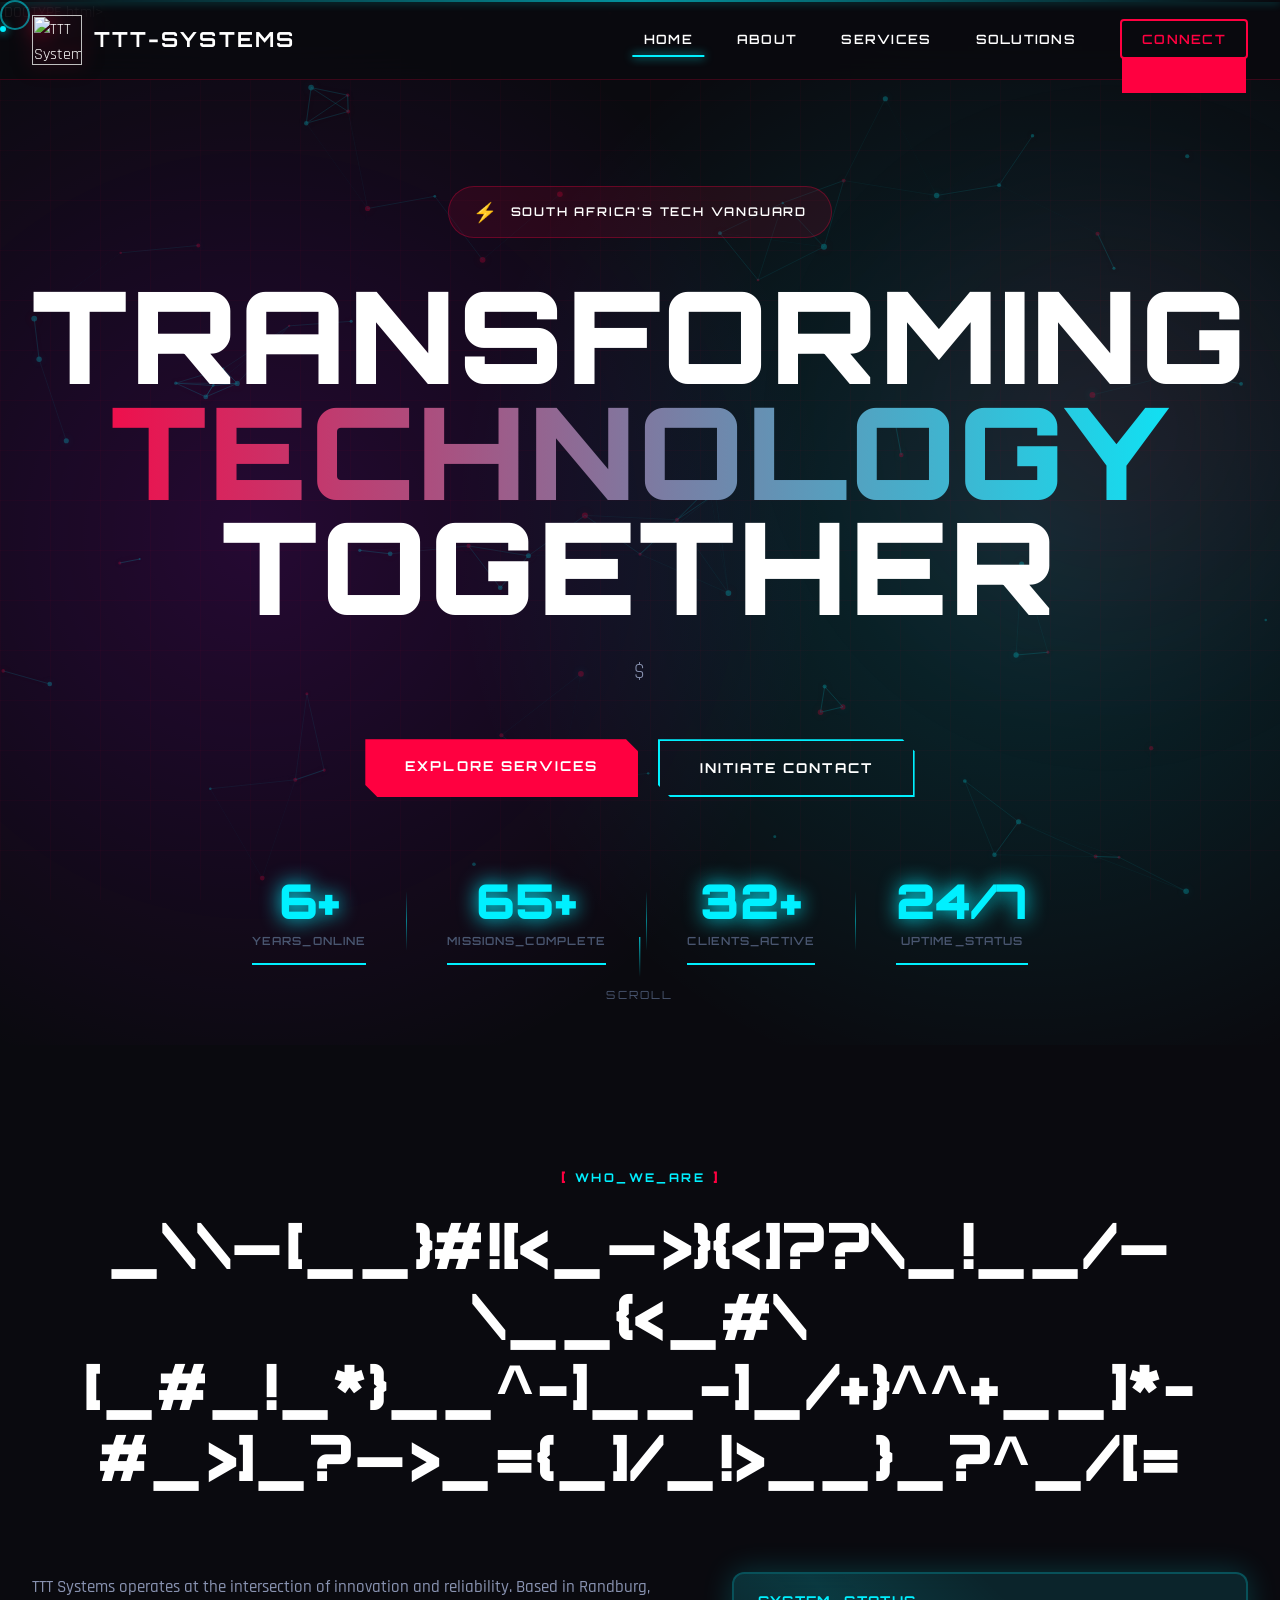
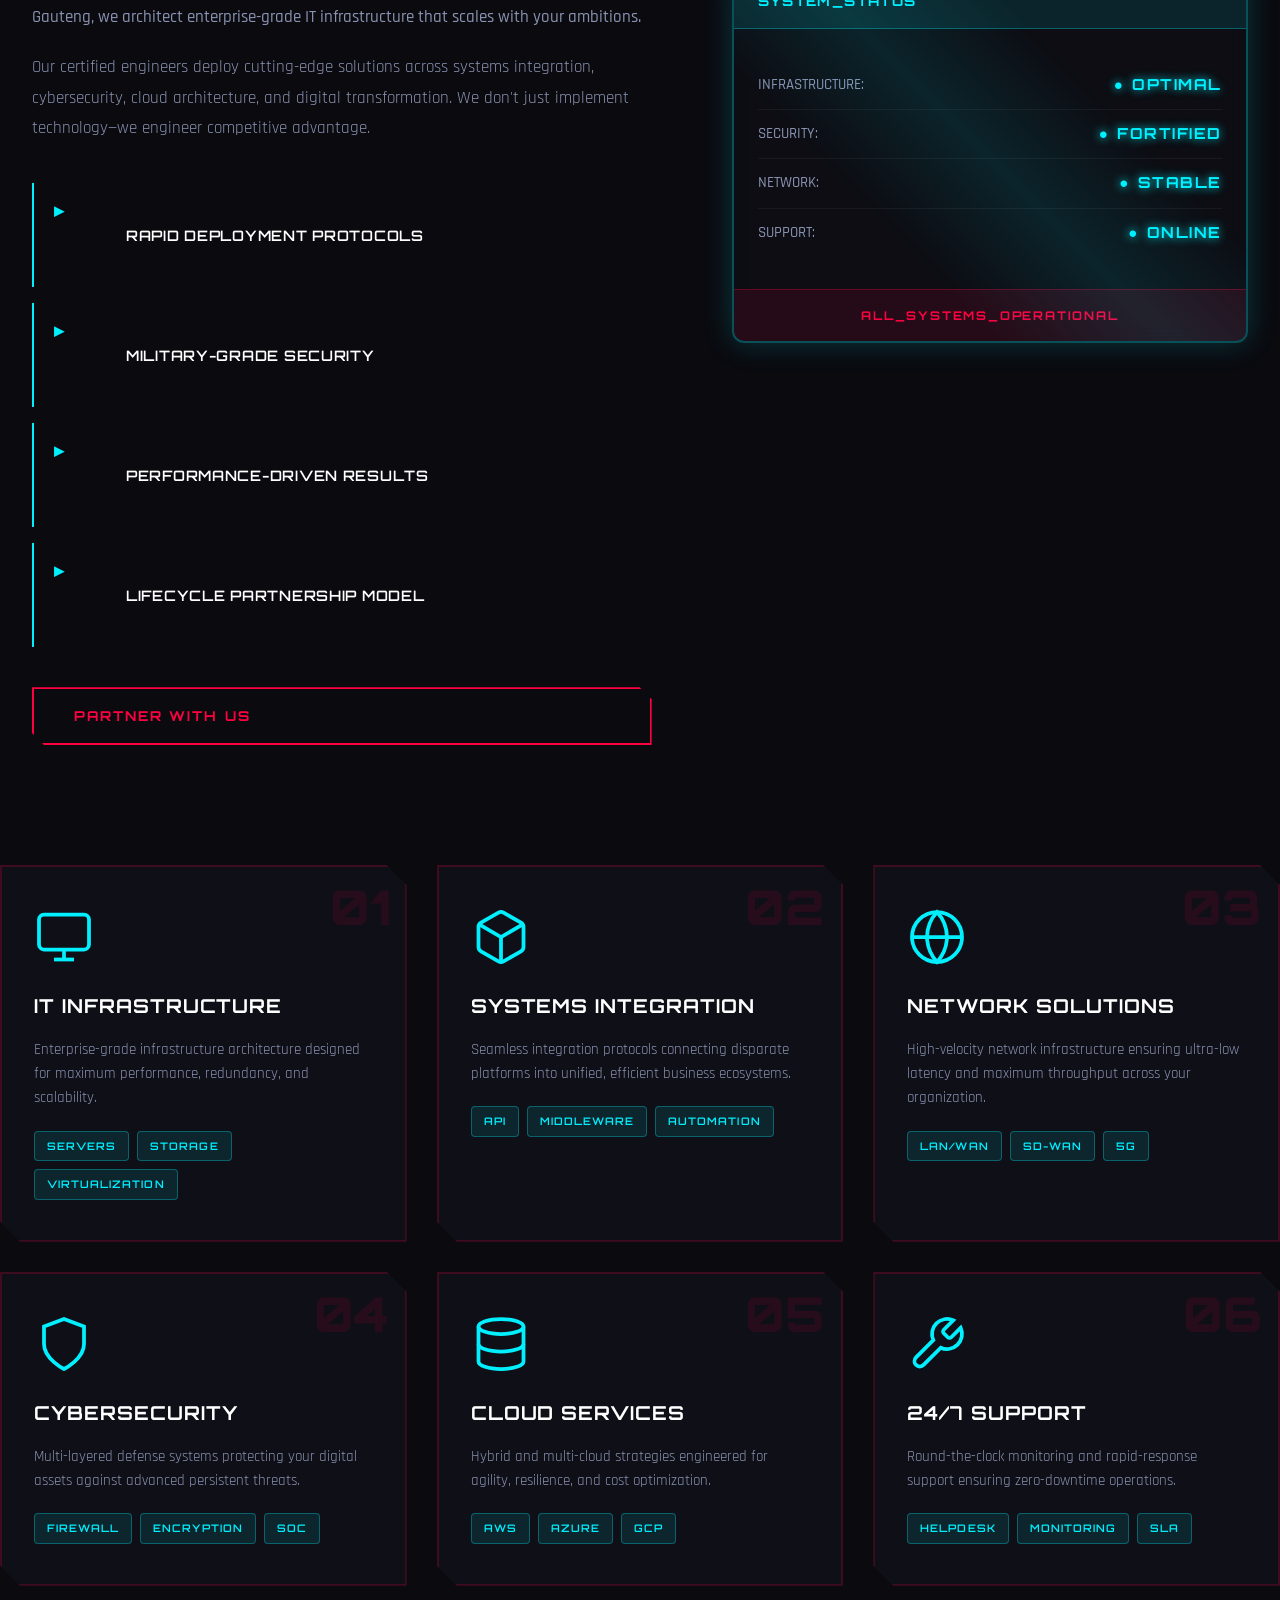
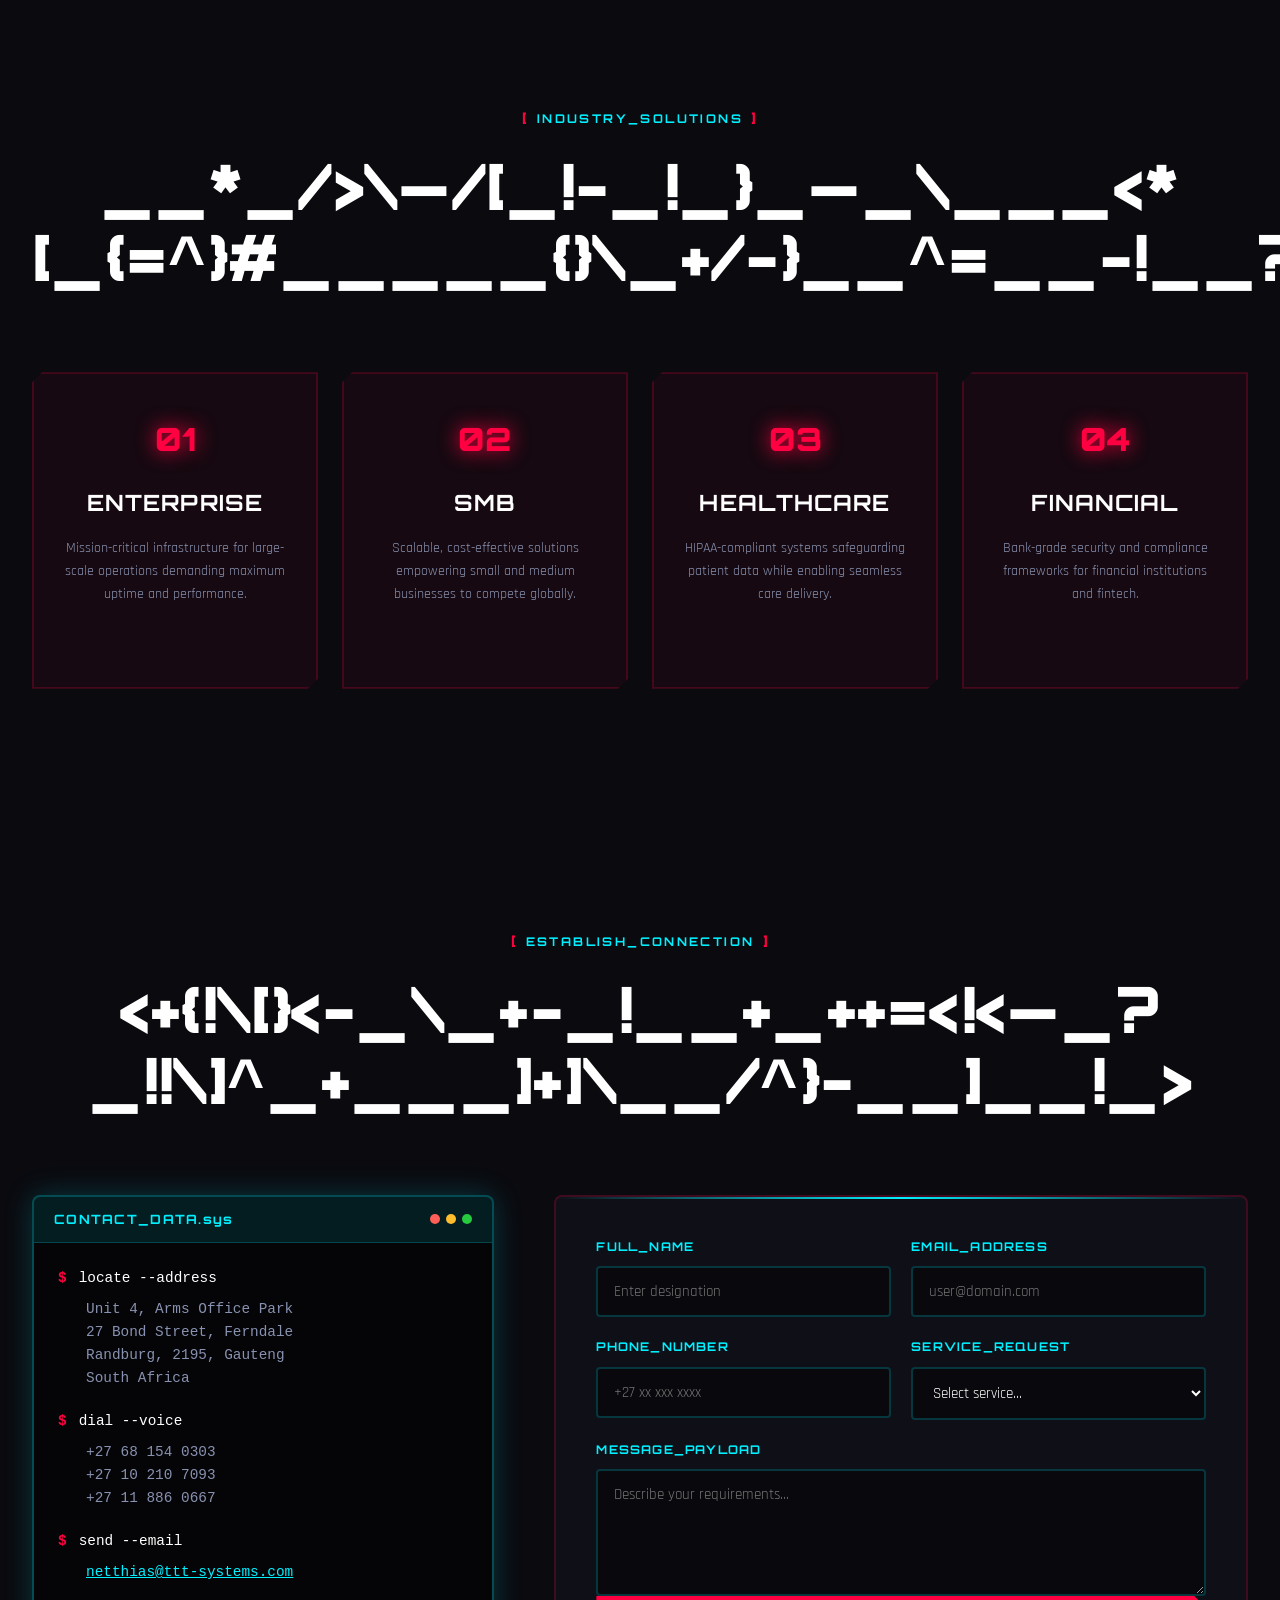
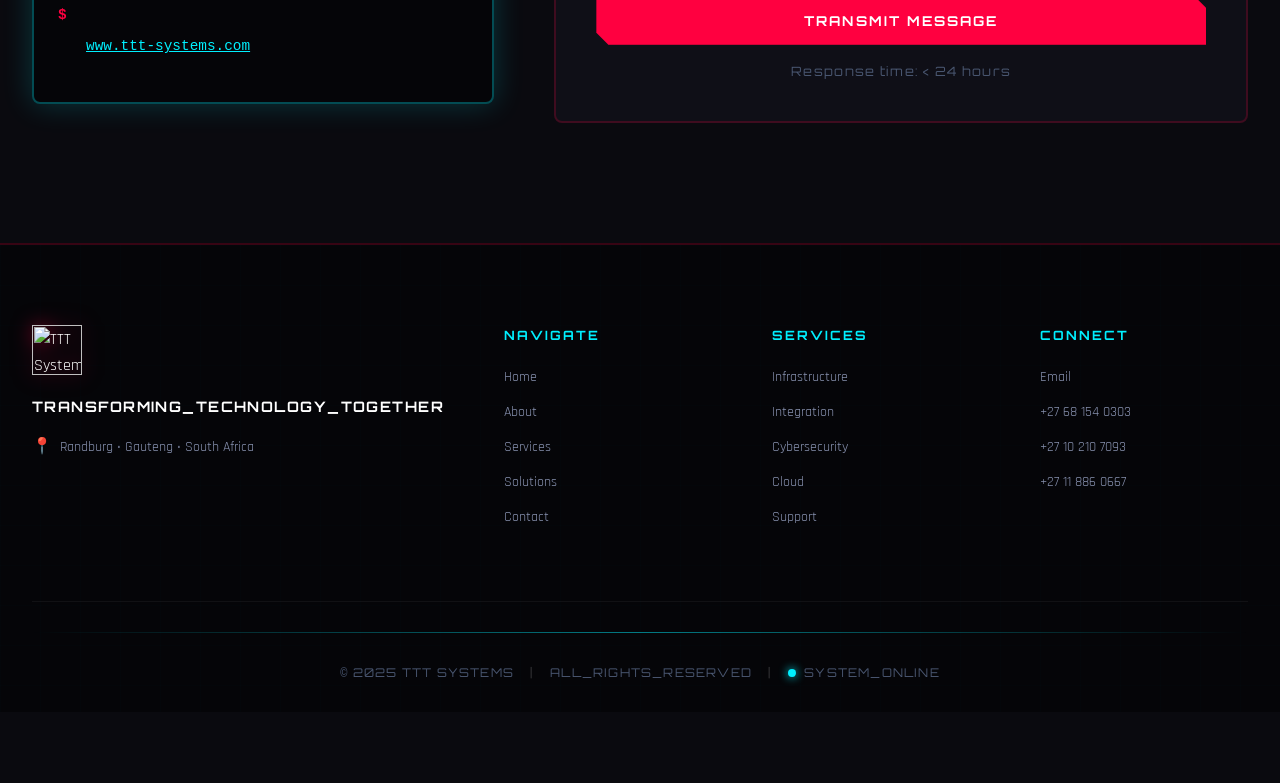
==== commit ca5df12a: "Add all 6 service pages - complete service matrix" ====
--- a/index.html
+++ b/index.html
@@ -195,150 +195,141 @@
     </section>
 
     <!-- ===== SERVICES ===== -->
-    <section id="services" class="services section">
-        <div class="container">
-            <div class="section-header">
-                <div class="section-label">
-                    <span class="label-bracket">[</span>
-                    <span class="label-text">CORE_CAPABILITIES</span>
-                    <span class="label-bracket">]</span>
-                </div>
-                <h2 class="section-title">
-                    Our <span class="title-gradient">Service Matrix</span>
-                </h2>
-            </div>
-            
-            <div class="services-grid">
-                <div class="service-card" data-service="01">
-                    <div class="card-corner tl"></div>
-                    <div class="card-corner tr"></div>
-                    <div class="card-corner bl"></div>
-                    <div class="card-corner br"></div>
-                    <div class="service-number">01</div>
-                    <div class="service-icon">
-                        <svg viewBox="0 0 24 24" fill="none" stroke="currentColor" stroke-width="1.5">
-                            <rect x="2" y="3" width="20" height="14" rx="2"/>
-                            <line x1="8" y1="21" x2="16" y2="21"/>
-                            <line x1="12" y1="17" x2="12" y2="21"/>
-                        </svg>
-                    </div>
-                    <h3 class="service-title">IT INFRASTRUCTURE</h3>
-                    <p class="service-desc">Enterprise-grade infrastructure architecture designed for maximum performance, redundancy, and scalability.</p>
-                    <div class="service-tags">
-                        <span class="tag">SERVERS</span>
-                        <span class="tag">STORAGE</span>
-                        <span class="tag">VIRTUALIZATION</span>
-                    </div>
-                </div>
-
-                <div class="service-card" data-service="02">
-                    <div class="card-corner tl"></div>
-                    <div class="card-corner tr"></div>
-                    <div class="card-corner bl"></div>
-                    <div class="card-corner br"></div>
-                    <div class="service-number">02</div>
-                    <div class="service-icon">
-                        <svg viewBox="0 0 24 24" fill="none" stroke="currentColor" stroke-width="1.5">
-                            <path d="M21 16V8a2 2 0 0 0-1-1.73l-7-4a2 2 0 0 0-2 0l-7 4A2 2 0 0 0 3 8v8a2 2 0 0 0 1 1.73l7 4a2 2 0 0 0 2 0l7-4A2 2 0 0 0 21 16z"/>
-                            <polyline points="3.27 6.96 12 12.01 20.73 6.96"/>
-                            <line x1="12" y1="22.08" x2="12" y2="12"/>
-                        </svg>
-                    </div>
-                    <h3 class="service-title">SYSTEMS INTEGRATION</h3>
-                    <p class="service-desc">Seamless integration protocols connecting disparate platforms into unified, efficient business ecosystems.</p>
-                    <div class="service-tags">
-                        <span class="tag">API</span>
-                        <span class="tag">MIDDLEWARE</span>
-                        <span class="tag">AUTOMATION</span>
-                    </div>
-                </div>
-
-                <div class="service-card" data-service="03">
-                    <div class="card-corner tl"></div>
-                    <div class="card-corner tr"></div>
-                    <div class="card-corner bl"></div>
-                    <div class="card-corner br"></div>
-                    <div class="service-number">03</div>
-                    <div class="service-icon">
-                        <svg viewBox="0 0 24 24" fill="none" stroke="currentColor" stroke-width="1.5">
-                            <circle cx="12" cy="12" r="10"/>
-                            <line x1="2" y1="12" x2="22" y2="12"/>
-                            <path d="M12 2a15.3 15.3 0 0 1 4 10 15.3 15.3 0 0 1-4 10 15.3 15.3 0 0 1-4-10 15.3 15.3 0 0 1 4-10z"/>
-                        </svg>
-                    </div>
-                    <h3 class="service-title">NETWORK SOLUTIONS</h3>
-                    <p class="service-desc">High-velocity network infrastructure ensuring ultra-low latency and maximum throughput across your organization.</p>
-                    <div class="service-tags">
-                        <span class="tag">LAN/WAN</span>
-                        <span class="tag">SD-WAN</span>
-                        <span class="tag">5G</span>
-                    </div>
-                </div>
-
-                <div class="service-card" data-service="04">
-                    <div class="card-corner tl"></div>
-                    <div class="card-corner tr"></div>
-                    <div class="card-corner bl"></div>
-                    <div class="card-corner br"></div>
-                    <div class="service-number">04</div>
-                    <div class="service-icon">
-                        <svg viewBox="0 0 24 24" fill="none" stroke="currentColor" stroke-width="1.5">
-                            <path d="M12 22s8-4 8-10V5l-8-3-8 3v7c0 6 8 10 8 10z"/>
-                        </svg>
-                    </div>
-                    <h3 class="service-title">CYBERSECURITY</h3>
-                    <p class="service-desc">Multi-layered defense systems protecting your digital assets against advanced persistent threats.</p>
-                    <div class="service-tags">
-                        <span class="tag">FIREWALL</span>
-                        <span class="tag">ENCRYPTION</span>
-                        <span class="tag">SOC</span>
-                    </div>
-                </div>
-
-                <div class="service-card" data-service="05">
-                    <div class="card-corner tl"></div>
-                    <div class="card-corner tr"></div>
-                    <div class="card-corner bl"></div>
-                    <div class="card-corner br"></div>
-                    <div class="service-number">05</div>
-                    <div class="service-icon">
-                        <svg viewBox="0 0 24 24" fill="none" stroke="currentColor" stroke-width="1.5">
-                            <ellipse cx="12" cy="5" rx="9" ry="3"/>
-                            <path d="M21 12c0 1.66-4 3-9 3s-9-1.34-9-3"/>
-                            <path d="M3 5v14c0 1.66 4 3 9 3s9-1.34 9-3V5"/>
-                        </svg>
-                    </div>
-                    <h3 class="service-title">CLOUD SERVICES</h3>
-                    <p class="service-desc">Hybrid and multi-cloud strategies engineered for agility, resilience, and cost optimization.</p>
-                    <div class="service-tags">
-                        <span class="tag">AWS</span>
-                        <span class="tag">AZURE</span>
-                        <span class="tag">GCP</span>
-                    </div>
-                </div>
-
-                <div class="service-card" data-service="06">
-                    <div class="card-corner tl"></div>
-                    <div class="card-corner tr"></div>
-                    <div class="card-corner bl"></div>
-                    <div class="card-corner br"></div>
-                    <div class="service-number">06</div>
-                    <div class="service-icon">
-                        <svg viewBox="0 0 24 24" fill="none" stroke="currentColor" stroke-width="1.5">
-                            <path d="M14.7 6.3a1 1 0 0 0 0 1.4l1.6 1.6a1 1 0 0 0 1.4 0l3.77-3.77a6 6 0 0 1-7.94 7.94l-6.91 6.91a2.12 2.12 0 0 1-3-3l6.91-6.91a6 6 0 0 1 7.94-7.94l-3.76 3.76z"/>
-                        </svg>
-                    </div>
-                    <h3 class="service-title">24/7 SUPPORT</h3>
-                    <p class="service-desc">Round-the-clock monitoring and rapid-response support ensuring zero-downtime operations.</p>
-                    <div class="service-tags">
-                        <span class="tag">HELPDESK</span>
-                        <span class="tag">MONITORING</span>
-                        <span class="tag">SLA</span>
-                    </div>
-                </div>
-            </div>
-        </div>
-    </section>
+  <div class="services-grid">
+    <!-- IT Infrastructure - Now Clickable -->
+    <a href="it-infrastructure.html" class="service-card" data-service="01">
+        <div class="card-corner tl"></div>
+        <div class="card-corner tr"></div>
+        <div class="card-corner bl"></div>
+        <div class="card-corner br"></div>
+        <div class="service-number">01</div>
+        <div class="service-icon">
+            <svg viewBox="0 0 24 24" fill="none" stroke="currentColor" stroke-width="1.5">
+                <rect x="2" y="3" width="20" height="14" rx="2"/>
+                <line x1="8" y1="21" x2="16" y2="21"/>
+                <line x1="12" y1="17" x2="12" y2="21"/>
+            </svg>
+        </div>
+        <h3 class="service-title">IT INFRASTRUCTURE</h3>
+        <p class="service-desc">Enterprise-grade infrastructure architecture designed for maximum performance, redundancy, and scalability.</p>
+        <div class="service-tags">
+            <span class="tag">SERVERS</span>
+            <span class="tag">STORAGE</span>
+            <span class="tag">VIRTUALIZATION</span>
+        </div>
+    </a>
+
+    <!-- Systems Integration - Link ready for future page -->
+    <a href="systems-integration.html" class="service-card" data-service="02">
+        <div class="card-corner tl"></div>
+        <div class="card-corner tr"></div>
+        <div class="card-corner bl"></div>
+        <div class="card-corner br"></div>
+        <div class="service-number">02</div>
+        <div class="service-icon">
+            <svg viewBox="0 0 24 24" fill="none" stroke="currentColor" stroke-width="1.5">
+                <path d="M21 16V8a2 2 0 0 0-1-1.73l-7-4a2 2 0 0 0-2 0l-7 4A2 2 0 0 0 3 8v8a2 2 0 0 0 1 1.73l7 4a2 2 0 0 0 2 0l7-4A2 2 0 0 0 21 16z"/>
+                <polyline points="3.27 6.96 12 12.01 20.73 6.96"/>
+                <line x1="12" y1="22.08" x2="12" y2="12"/>
+            </svg>
+        </div>
+        <h3 class="service-title">SYSTEMS INTEGRATION</h3>
+        <p class="service-desc">Seamless integration protocols connecting disparate platforms into unified, efficient business ecosystems.</p>
+        <div class="service-tags">
+            <span class="tag">API</span>
+            <span class="tag">MIDDLEWARE</span>
+            <span class="tag">AUTOMATION</span>
+        </div>
+    </a>
+
+    <!-- Network Solutions - Link ready -->
+    <a href="network-solutions.html" class="service-card" data-service="03">
+        <div class="card-corner tl"></div>
+        <div class="card-corner tr"></div>
+        <div class="card-corner bl"></div>
+        <div class="card-corner br"></div>
+        <div class="service-number">03</div>
+        <div class="service-icon">
+            <svg viewBox="0 0 24 24" fill="none" stroke="currentColor" stroke-width="1.5">
+                <circle cx="12" cy="12" r="10"/>
+                <line x1="2" y1="12" x2="22" y2="12"/>
+                <path d="M12 2a15.3 15.3 0 0 1 4 10 15.3 15.3 0 0 1-4 10 15.3 15.3 0 0 1-4-10 15.3 15.3 0 0 1 4-10z"/>
+            </svg>
+        </div>
+        <h3 class="service-title">NETWORK SOLUTIONS</h3>
+        <p class="service-desc">High-velocity network infrastructure ensuring ultra-low latency and maximum throughput across your organization.</p>
+        <div class="service-tags">
+            <span class="tag">LAN/WAN</span>
+            <span class="tag">SD-WAN</span>
+            <span class="tag">5G</span>
+        </div>
+    </a>
+
+    <!-- Cybersecurity - Link ready -->
+    <a href="cybersecurity.html" class="service-card" data-service="04">
+        <div class="card-corner tl"></div>
+        <div class="card-corner tr"></div>
+        <div class="card-corner bl"></div>
+        <div class="card-corner br"></div>
+        <div class="service-number">04</div>
+        <div class="service-icon">
+            <svg viewBox="0 0 24 24" fill="none" stroke="currentColor" stroke-width="1.5">
+                <path d="M12 22s8-4 8-10V5l-8-3-8 3v7c0 6 8 10 8 10z"/>
+            </svg>
+        </div>
+        <h3 class="service-title">CYBERSECURITY</h3>
+        <p class="service-desc">Multi-layered defense systems protecting your digital assets against advanced persistent threats.</p>
+        <div class="service-tags">
+            <span class="tag">FIREWALL</span>
+            <span class="tag">ENCRYPTION</span>
+            <span class="tag">SOC</span>
+        </div>
+    </a>
+
+    <!-- Cloud Services - Link ready -->
+    <a href="cloud-services.html" class="service-card" data-service="05">
+        <div class="card-corner tl"></div>
+        <div class="card-corner tr"></div>
+        <div class="card-corner bl"></div>
+        <div class="card-corner br"></div>
+        <div class="service-number">05</div>
+        <div class="service-icon">
+            <svg viewBox="0 0 24 24" fill="none" stroke="currentColor" stroke-width="1.5">
+                <ellipse cx="12" cy="5" rx="9" ry="3"/>
+                <path d="M21 12c0 1.66-4 3-9 3s-9-1.34-9-3"/>
+                <path d="M3 5v14c0 1.66 4 3 9 3s9-1.34 9-3V5"/>
+            </svg>
+        </div>
+        <h3 class="service-title">CLOUD SERVICES</h3>
+        <p class="service-desc">Hybrid and multi-cloud strategies engineered for agility, resilience, and cost optimization.</p>
+        <div class="service-tags">
+            <span class="tag">AWS</span>
+            <span class="tag">AZURE</span>
+            <span class="tag">GCP</span>
+        </div>
+    </a>
+
+    <!-- 24/7 Support - Link ready -->
+    <a href="support-247.html" class="service-card" data-service="06">
+        <div class="card-corner tl"></div>
+        <div class="card-corner tr"></div>
+        <div class="card-corner bl"></div>
+        <div class="card-corner br"></div>
+        <div class="service-number">06</div>
+        <div class="service-icon">
+            <svg viewBox="0 0 24 24" fill="none" stroke="currentColor" stroke-width="1.5">
+                <path d="M14.7 6.3a1 1 0 0 0 0 1.4l1.6 1.6a1 1 0 0 0 1.4 0l3.77-3.77a6 6 0 0 1-7.94 7.94l-6.91 6.91a2.12 2.12 0 0 1-3-3l6.91-6.91a6 6 0 0 1 7.94-7.94l-3.76 3.76z"/>
+            </svg>
+        </div>
+        <h3 class="service-title">24/7 SUPPORT</h3>
+        <p class="service-desc">Round-the-clock monitoring and rapid-response support ensuring zero-downtime operations.</p>
+        <div class="service-tags">
+            <span class="tag">HELPDESK</span>
+            <span class="tag">MONITORING</span>
+            <span class="tag">SLA</span>
+        </div>
+    </a>
+</div>
 
     <!-- ===== SOLUTIONS ===== -->
     <section id="solutions" class="solutions section">
--- a/styles.css
+++ b/styles.css
@@ -1498,4 +1498,701 @@
     .cyber-form {
         padding: 24px;
     }
+}
+/* ============================================
+   SERVICE PAGE SPECIFIC STYLES
+   Add this to your existing styles.css
+   ============================================ */
+
+/* ===== SERVICE HERO ===== */
+.service-hero {
+    min-height: 75vh;
+    display: flex;
+    align-items: center;
+    padding-top: calc(var(--nav-h) + 40px);
+    padding-bottom: 80px;
+    position: relative;
+    overflow: hidden;
+}
+
+.breadcrumb {
+    display: flex;
+    align-items: center;
+    gap: 12px;
+    font-family: var(--font-display);
+    font-size: 0.75rem;
+    letter-spacing: 0.1em;
+    margin-bottom: 40px;
+    color: var(--text-dim);
+}
+
+.breadcrumb a {
+    color: var(--text-dim);
+    transition: color 0.3s ease;
+}
+
+.breadcrumb a:hover {
+    color: var(--cyber-cyan);
+}
+
+.breadcrumb-sep {
+    color: var(--primary);
+}
+
+.breadcrumb-current {
+    color: var(--cyber-cyan);
+}
+
+.service-hero-content {
+    max-width: 900px;
+}
+
+.service-hero-title {
+    font-family: var(--font-display);
+    font-size: clamp(3.5rem, 10vw, 6rem);
+    font-weight: 900;
+    line-height: 0.95;
+    letter-spacing: 0.02em;
+    margin-bottom: 28px;
+}
+
+.service-hero-desc {
+    font-size: 1.25rem;
+    color: var(--text-grey);
+    line-height: 1.7;
+    margin-bottom: 40px;
+    max-width: 700px;
+}
+
+.service-hero-stats {
+    display: flex;
+    gap: 50px;
+    margin-bottom: 50px;
+    flex-wrap: wrap;
+}
+
+.hero-stat-item {
+    text-align: left;
+}
+
+.stat-value {
+    font-family: var(--font-display);
+    font-size: 2.5rem;
+    font-weight: 900;
+    color: var(--cyber-cyan);
+    line-height: 1;
+    text-shadow: 0 0 20px var(--cyber-cyan);
+    margin-bottom: 8px;
+}
+
+.service-hero-actions {
+    display: flex;
+    gap: 20px;
+    flex-wrap: wrap;
+}
+
+.cyber-btn-large {
+    padding: 18px 44px;
+    font-size: 0.9rem;
+}
+
+/* ===== OVERVIEW ===== */
+.service-overview {
+    background: var(--bg-darker);
+}
+
+.overview-grid {
+    display: grid;
+    grid-template-columns: 1.3fr 1fr;
+    gap: 80px;
+    align-items: start;
+}
+
+.overview-text {
+    font-size: 1.05rem;
+    color: var(--text-grey);
+    line-height: 1.8;
+    margin-bottom: 20px;
+}
+
+.overview-highlights {
+    display: flex;
+    flex-direction: column;
+    gap: 16px;
+    margin-top: 40px;
+}
+
+.highlight-item {
+    display: flex;
+    align-items: center;
+    gap: 16px;
+    padding: 12px 0;
+    border-left: 2px solid var(--cyber-cyan);
+    padding-left: 20px;
+    transition: all 0.3s ease;
+}
+
+.highlight-item:hover {
+    padding-left: 30px;
+    border-left-color: var(--primary);
+}
+
+.highlight-icon {
+    width: 24px;
+    height: 24px;
+    background: var(--cyber-cyan);
+    color: var(--bg-dark);
+    border-radius: 50%;
+    display: flex;
+    align-items: center;
+    justify-content: center;
+    font-weight: 700;
+    font-size: 0.9rem;
+    flex-shrink: 0;
+}
+
+.highlight-text {
+    font-size: 0.95rem;
+    color: var(--text-white);
+}
+
+/* Tech Stack Card */
+.tech-stack-card {
+    background: var(--bg-card);
+    border: 2px solid rgba(0, 240, 255, 0.2);
+    border-radius: 12px;
+    overflow: hidden;
+    box-shadow: 0 0 30px rgba(0, 240, 255, 0.1);
+    position: sticky;
+    top: 120px;
+}
+
+.tech-header {
+    background: rgba(0, 240, 255, 0.1);
+    border-bottom: 1px solid rgba(0, 240, 255, 0.2);
+    padding: 16px 24px;
+    font-family: var(--font-display);
+    font-size: 0.85rem;
+    font-weight: 700;
+    letter-spacing: 0.1em;
+    color: var(--cyber-cyan);
+}
+
+.tech-items {
+    padding: 24px;
+}
+
+.tech-item {
+    display: flex;
+    justify-content: space-between;
+    align-items: flex-start;
+    padding: 14px 0;
+    border-bottom: 1px solid rgba(255, 255, 255, 0.05);
+    gap: 16px;
+}
+
+.tech-item:last-child {
+    border-bottom: none;
+}
+
+.tech-label {
+    font-family: var(--font-display);
+    font-size: 0.75rem;
+    font-weight: 700;
+    letter-spacing: 0.1em;
+    color: var(--text-dim);
+    flex-shrink: 0;
+}
+
+.tech-value {
+    font-size: 0.9rem;
+    color: var(--text-white);
+    text-align: right;
+}
+
+/* ===== FEATURES GRID ===== */
+.features-grid {
+    display: grid;
+    grid-template-columns: repeat(3, 1fr);
+    gap: 30px;
+}
+
+.feature-card {
+    background: var(--bg-card);
+    border: 2px solid rgba(255, 0, 64, 0.2);
+    padding: 36px 28px;
+    border-radius: 8px;
+    transition: all 0.4s ease;
+}
+
+.feature-card:hover {
+    border-color: var(--cyber-cyan);
+    transform: translateY(-8px);
+    box-shadow: 0 20px 50px rgba(0, 240, 255, 0.2);
+}
+
+.feature-icon {
+    width: 56px;
+    height: 56px;
+    color: var(--cyber-cyan);
+    margin-bottom: 24px;
+    transition: all 0.3s ease;
+}
+
+.feature-card:hover .feature-icon {
+    transform: scale(1.1);
+    filter: drop-shadow(0 0 15px var(--cyber-cyan));
+}
+
+.feature-icon svg {
+    width: 100%;
+    height: 100%;
+}
+
+.feature-card h3 {
+    font-family: var(--font-display);
+    font-size: 1.1rem;
+    font-weight: 700;
+    letter-spacing: 0.05em;
+    margin-bottom: 14px;
+    color: var(--text-white);
+}
+
+.feature-card p {
+    font-size: 0.9rem;
+    color: var(--text-grey);
+    line-height: 1.6;
+    margin-bottom: 20px;
+}
+
+/* ===== PROCESS TIMELINE ===== */
+.service-process {
+    background: var(--bg-darker);
+}
+
+.process-timeline {
+    max-width: 900px;
+    margin: 0 auto;
+    position: relative;
+}
+
+.process-step {
+    display: grid;
+    grid-template-columns: 80px 1fr;
+    gap: 40px;
+    margin-bottom: 60px;
+    position: relative;
+}
+
+.process-step:last-child {
+    margin-bottom: 0;
+}
+
+.process-step:last-child .step-connector {
+    display: none;
+}
+
+.step-number {
+    width: 80px;
+    height: 80px;
+    background: rgba(0, 240, 255, 0.1);
+    border: 2px solid var(--cyber-cyan);
+    border-radius: 50%;
+    display: flex;
+    align-items: center;
+    justify-content: center;
+    font-family: var(--font-display);
+    font-size: 1.5rem;
+    font-weight: 900;
+    color: var(--cyber-cyan);
+    text-shadow: 0 0 20px var(--cyber-cyan);
+    position: relative;
+    z-index: 2;
+}
+
+.step-connector {
+    position: absolute;
+    left: 39px;
+    top: 80px;
+    width: 2px;
+    height: calc(100% + 20px);
+    background: linear-gradient(to bottom, var(--cyber-cyan), transparent);
+    opacity: 0.3;
+}
+
+.step-content h3 {
+    font-family: var(--font-display);
+    font-size: 1.4rem;
+    font-weight: 700;
+    letter-spacing: 0.05em;
+    margin-bottom: 12px;
+    color: var(--text-white);
+}
+
+.step-content p {
+    font-size: 1rem;
+    color: var(--text-grey);
+    line-height: 1.7;
+    margin-bottom: 20px;
+}
+
+.step-deliverables {
+    display: flex;
+    gap: 12px;
+    flex-wrap: wrap;
+}
+
+.step-deliverables span {
+    font-family: var(--font-display);
+    font-size: 0.7rem;
+    font-weight: 600;
+    letter-spacing: 0.1em;
+    padding: 8px 16px;
+    background: rgba(255, 0, 64, 0.1);
+    border: 1px solid rgba(255, 0, 64, 0.3);
+    color: var(--primary);
+    border-radius: 4px;
+}
+
+/* ===== BENEFITS ===== */
+.benefits-grid {
+    display: grid;
+    grid-template-columns: repeat(3, 1fr);
+    gap: 30px;
+}
+
+.benefit-card {
+    background: rgba(0, 240, 255, 0.05);
+    border: 2px solid rgba(0, 240, 255, 0.2);
+    padding: 36px 28px;
+    text-align: center;
+    border-radius: 8px;
+    transition: all 0.4s ease;
+}
+
+.benefit-card:hover {
+    background: rgba(0, 240, 255, 0.1);
+    border-color: var(--cyber-cyan);
+    transform: translateY(-8px);
+    box-shadow: 0 20px 50px rgba(0, 240, 255, 0.2);
+}
+
+.benefit-icon {
+    font-size: 3rem;
+    margin-bottom: 20px;
+}
+
+.benefit-card h3 {
+    font-family: var(--font-display);
+    font-size: 1.1rem;
+    font-weight: 700;
+    letter-spacing: 0.05em;
+    margin-bottom: 14px;
+    color: var(--text-white);
+}
+
+.benefit-card p {
+    font-size: 0.9rem;
+    color: var(--text-grey);
+    line-height: 1.6;
+}
+
+/* ===== PACKAGES ===== */
+.service-packages {
+    background: var(--bg-darker);
+}
+
+.packages-grid {
+    display: grid;
+    grid-template-columns: repeat(3, 1fr);
+    gap: 30px;
+}
+
+.package-card {
+    background: var(--bg-card);
+    border: 2px solid rgba(255, 0, 64, 0.2);
+    border-radius: 12px;
+    padding: 40px 32px;
+    position: relative;
+    transition: all 0.4s ease;
+}
+
+.package-card:hover {
+    border-color: var(--cyber-cyan);
+    transform: translateY(-10px);
+    box-shadow: 0 20px 60px rgba(0, 240, 255, 0.2);
+}
+
+.package-featured {
+    border-color: var(--cyber-cyan);
+    background: rgba(0, 240, 255, 0.05);
+    transform: scale(1.05);
+}
+
+.package-featured:hover {
+    transform: scale(1.05) translateY(-10px);
+}
+
+.package-badge {
+    position: absolute;
+    top: -12px;
+    left: 50%;
+    transform: translateX(-50%);
+    background: var(--cyber-cyan);
+    color: var(--bg-dark);
+    font-family: var(--font-display);
+    font-size: 0.65rem;
+    font-weight: 700;
+    letter-spacing: 0.15em;
+    padding: 6px 16px;
+    border-radius: 4px;
+    box-shadow: 0 0 20px var(--cyber-cyan);
+}
+
+.package-header {
+    text-align: center;
+    padding-bottom: 28px;
+    border-bottom: 1px solid rgba(255, 255, 255, 0.1);
+    margin-bottom: 28px;
+}
+
+.package-header h3 {
+    font-family: var(--font-display);
+    font-size: 1.5rem;
+    font-weight: 900;
+    letter-spacing: 0.1em;
+    margin-bottom: 8px;
+    color: var(--text-white);
+}
+
+.package-desc {
+    font-size: 0.9rem;
+    color: var(--text-grey);
+}
+
+.package-features {
+    margin-bottom: 32px;
+}
+
+.package-feature {
+    display: flex;
+    align-items: center;
+    gap: 12px;
+    padding: 12px 0;
+    font-size: 0.9rem;
+    color: var(--text-grey);
+}
+
+.feature-check {
+    width: 20px;
+    height: 20px;
+    background: var(--cyber-cyan);
+    color: var(--bg-dark);
+    border-radius: 50%;
+    display: flex;
+    align-items: center;
+    justify-content: center;
+    font-size: 0.8rem;
+    font-weight: 700;
+    flex-shrink: 0;
+}
+
+/* ===== CTA SECTION ===== */
+.service-cta {
+    background: linear-gradient(135deg, var(--bg-darker) 0%, var(--bg-dark) 100%);
+    text-align: center;
+    padding: 100px 0;
+}
+
+.cta-content {
+    max-width: 800px;
+    margin: 0 auto;
+}
+
+.cta-title {
+    font-family: var(--font-display);
+    font-size: clamp(2.5rem, 6vw, 3.5rem);
+    font-weight: 900;
+    line-height: 1.1;
+    margin-bottom: 20px;
+}
+
+.cta-desc {
+    font-size: 1.2rem;
+    color: var(--text-grey);
+    margin-bottom: 40px;
+}
+
+.cta-actions {
+    display: flex;
+    gap: 20px;
+    justify-content: center;
+    flex-wrap: wrap;
+    margin-bottom: 50px;
+}
+
+.cta-info {
+    display: flex;
+    gap: 40px;
+    justify-content: center;
+    flex-wrap: wrap;
+}
+
+.cta-info-item {
+    display: flex;
+    align-items: center;
+    gap: 12px;
+    font-size: 1rem;
+    color: var(--text-grey);
+}
+
+.info-icon {
+    font-size: 1.2rem;
+}
+
+.cta-info-item a {
+    color: var(--cyber-cyan);
+    transition: color 0.3s ease;
+}
+
+.cta-info-item a:hover {
+    color: var(--primary);
+}
+
+/* ===== RELATED SERVICES ===== */
+.related-grid {
+    display: grid;
+    grid-template-columns: repeat(3, 1fr);
+    gap: 30px;
+}
+
+.related-card {
+    background: var(--bg-card);
+    border: 2px solid rgba(255, 0, 64, 0.2);
+    padding: 36px 28px;
+    border-radius: 8px;
+    position: relative;
+    overflow: hidden;
+    transition: all 0.4s ease;
+    display: block;
+}
+
+.related-card:hover {
+    border-color: var(--cyber-cyan);
+    transform: translateY(-8px);
+    box-shadow: 0 20px 50px rgba(0, 240, 255, 0.2);
+}
+
+.related-number {
+    font-family: var(--font-display);
+    font-size: 3rem;
+    font-weight: 900;
+    color: rgba(255, 0, 64, 0.1);
+    line-height: 1;
+    margin-bottom: 20px;
+}
+
+.related-card:hover .related-number {
+    color: rgba(0, 240, 255, 0.2);
+}
+
+.related-card h3 {
+    font-family: var(--font-display);
+    font-size: 1.2rem;
+    font-weight: 700;
+    letter-spacing: 0.05em;
+    margin-bottom: 12px;
+    color: var(--text-white);
+}
+
+.related-card p {
+    font-size: 0.9rem;
+    color: var(--text-grey);
+    margin-bottom: 20px;
+}
+
+.related-arrow {
+    font-size: 1.5rem;
+    color: var(--cyber-cyan);
+    position: absolute;
+    bottom: 28px;
+    right: 28px;
+    transition: transform 0.3s ease;
+}
+
+.related-card:hover .related-arrow {
+    transform: translateX(8px);
+}
+
+/* ===== RESPONSIVE ===== */
+@media (max-width: 1200px) {
+    .features-grid { grid-template-columns: repeat(2, 1fr); }
+    .benefits-grid { grid-template-columns: repeat(2, 1fr); }
+}
+
+@media (max-width: 992px) {
+    .overview-grid { grid-template-columns: 1fr; }
+    .packages-grid { grid-template-columns: 1fr; }
+    .package-featured { transform: scale(1); }
+    .package-featured:hover { transform: translateY(-10px); }
+    .tech-stack-card { position: static; }
+}
+
+@media (max-width: 768px) {
+    .service-hero {
+        min-height: auto;
+        padding-top: calc(var(--nav-h) + 20px);
+        padding-bottom: 60px;
+    }
+    
+    .service-hero-stats {
+        flex-direction: column;
+        gap: 30px;
+    }
+    
+    .service-hero-actions {
+        flex-direction: column;
+        align-items: stretch;
+    }
+    
+    .cyber-btn-large {
+        width: 100%;
+        justify-content: center;
+    }
+    
+    .features-grid { grid-template-columns: 1fr; }
+    .benefits-grid { grid-template-columns: 1fr; }
+    .related-grid { grid-template-columns: 1fr; }
+    
+    .process-step {
+        grid-template-columns: 60px 1fr;
+        gap: 24px;
+    }
+    
+    .step-number {
+        width: 60px;
+        height: 60px;
+        font-size: 1.2rem;
+    }
+    
+    .step-connector {
+        left: 29px;
+        top: 60px;
+    }
+    
+    .cta-actions {
+        flex-direction: column;
+        align-items: stretch;
+    }
+}
+/* Make service cards work as links */
+.service-card {
+    display: block;
+    text-decoration: none;
+    color: inherit;
+    cursor: pointer;
+}
+
+.service-card * {
+    pointer-events: none; /* Prevents child elements from interfering */
 }
